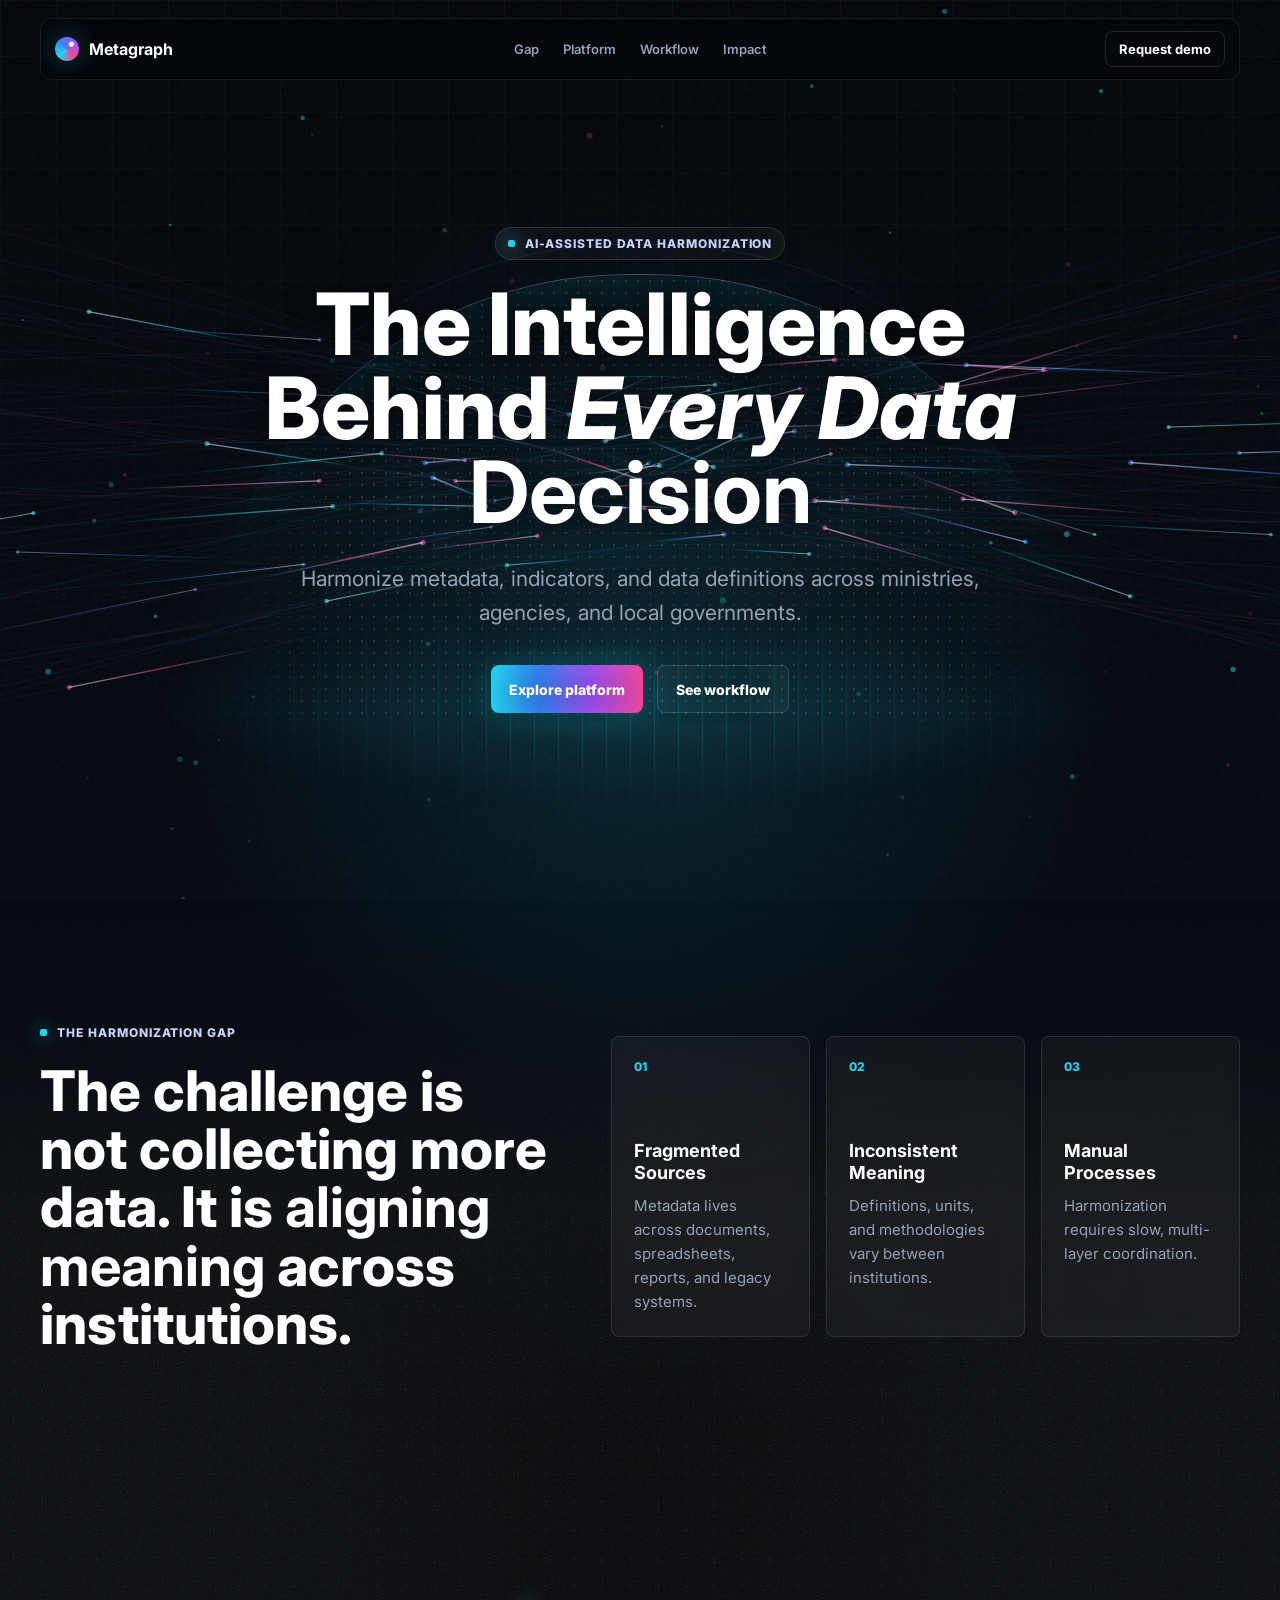
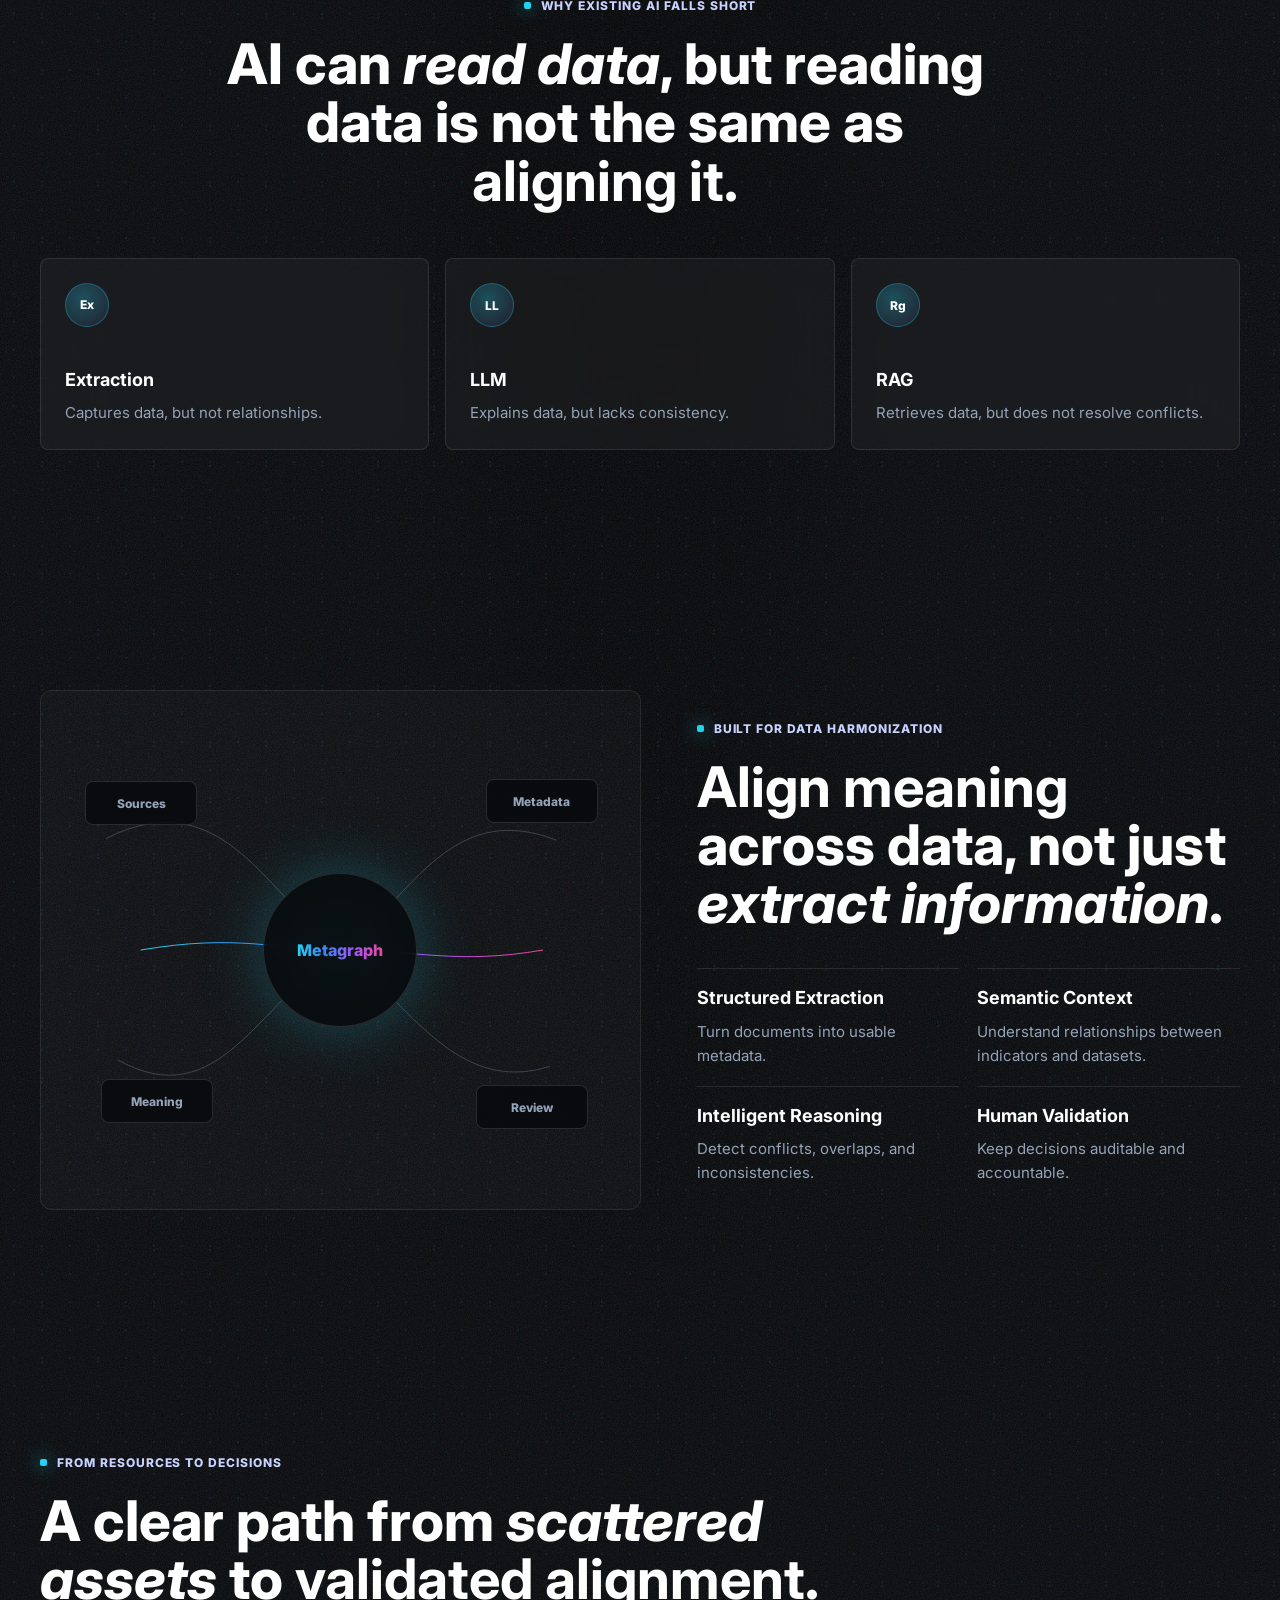
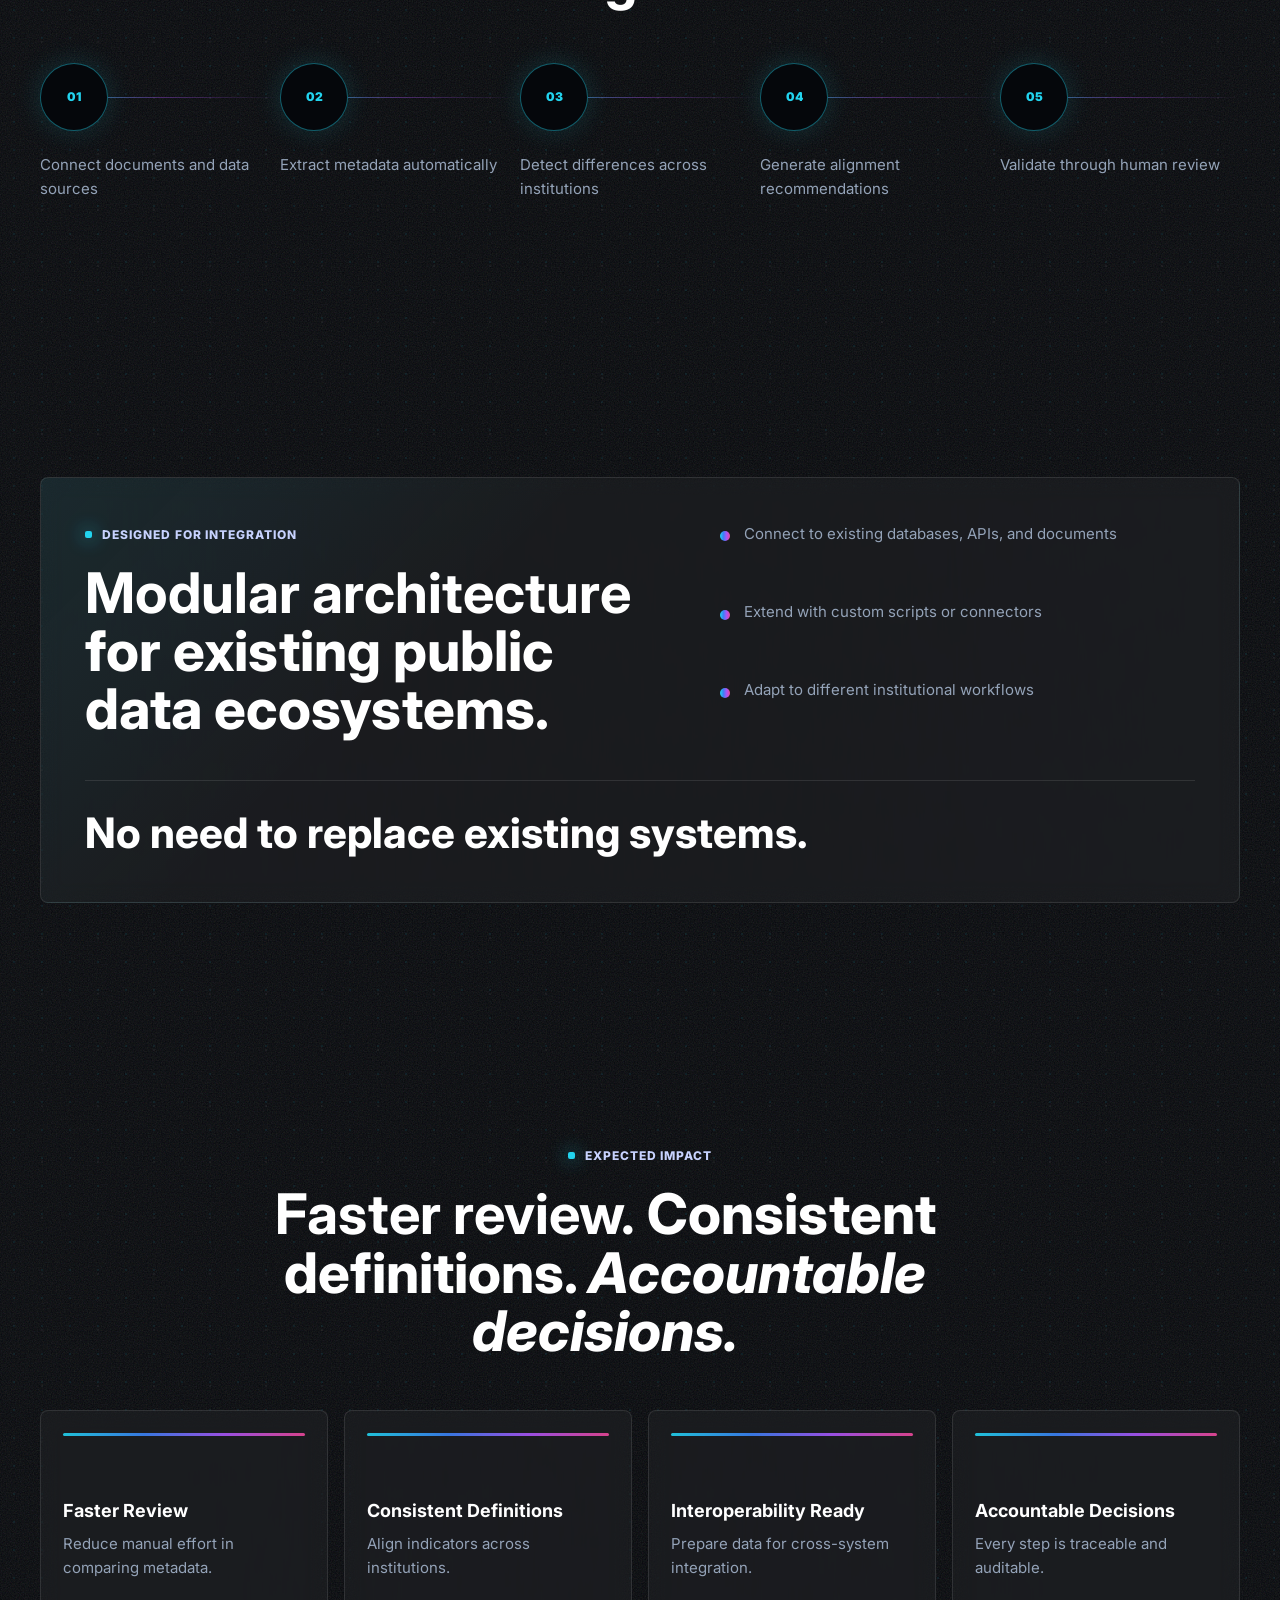
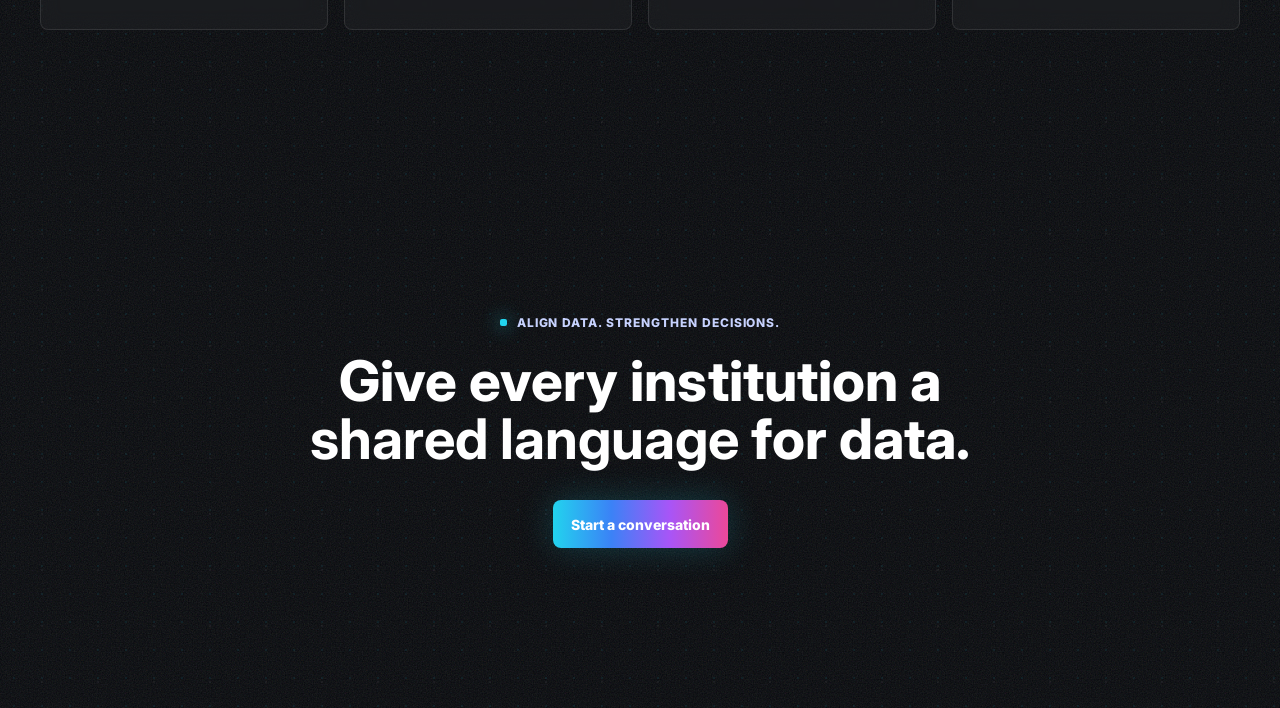
==== index.html @ 3e038008 "init" ====
<!doctype html>
<html lang="en">
  <head>
    <meta charset="utf-8" />
    <meta name="viewport" content="width=device-width, initial-scale=1" />
    <title>Metagraph | Data Harmonization Intelligence</title>
    <meta
      name="description"
      content="AI-assisted platform for harmonizing metadata, indicators, and data definitions across public institutions."
    />
    <link rel="preconnect" href="https://fonts.googleapis.com" />
    <link rel="preconnect" href="https://fonts.gstatic.com" crossorigin />
    <link
      href="https://fonts.googleapis.com/css2?family=Inter:wght@400;500;600;700;800&display=swap"
      rel="stylesheet"
    />
    <link rel="stylesheet" href="styles.css" />
  </head>
  <body>
    <canvas id="flow-canvas" aria-hidden="true"></canvas>
    <div class="noise" aria-hidden="true"></div>

    <header class="site-header">
      <a class="brand" href="#top" aria-label="Metagraph home">
        <span class="brand-mark"></span>
        <span>Metagraph</span>
      </a>
      <nav class="nav-links" aria-label="Main navigation">
        <a href="#gap">Gap</a>
        <a href="#platform">Platform</a>
        <a href="#workflow">Workflow</a>
        <a href="#impact">Impact</a>
      </nav>
      <a class="nav-cta" href="#contact">Request demo</a>
    </header>

    <main id="top">
      <section class="hero section">
        <div class="hero-visual" aria-hidden="true">
          <div class="data-arch">
            <span></span>
            <span></span>
            <span></span>
          </div>
          <div class="hero-grid"></div>
        </div>
        <div class="hero-content reveal">
          <p class="eyebrow"><span></span> AI-assisted data harmonization</p>
          <h1>
            <span>The Intelligence</span>
            <span>Behind <em>Every Data</em></span>
            <span><strong>Decision</strong></span>
          </h1>
          <p class="hero-copy">
            Harmonize metadata, indicators, and data definitions across ministries,
            agencies, and local governments.
          </p>
          <div class="hero-actions">
            <a class="button button-primary" href="#platform">Explore platform</a>
            <a class="button button-secondary" href="#workflow">See workflow</a>
          </div>
        </div>
      </section>

      <section class="section split" id="gap">
        <div class="section-copy reveal">
          <p class="kicker">The harmonization gap</p>
          <h2>The challenge is not collecting more data. It is <strong>aligning meaning</strong> across institutions.</h2>
        </div>
        <div class="gap-grid reveal">
          <article class="signal-card">
            <span class="card-index">01</span>
            <h3>Fragmented Sources</h3>
            <p>Metadata lives across documents, spreadsheets, reports, and legacy systems.</p>
          </article>
          <article class="signal-card">
            <span class="card-index">02</span>
            <h3>Inconsistent Meaning</h3>
            <p>Definitions, units, and methodologies vary between institutions.</p>
          </article>
          <article class="signal-card">
            <span class="card-index">03</span>
            <h3>Manual Processes</h3>
            <p>Harmonization requires slow, multi-layer coordination.</p>
          </article>
        </div>
      </section>

      <section class="section ai-limits">
        <div class="section-copy centered reveal">
          <p class="kicker">Why existing AI falls short</p>
          <h2>AI can <em>read data</em>, but reading data is not the same as <strong>aligning it</strong>.</h2>
        </div>
        <div class="comparison-row reveal">
          <article>
            <div class="mini-icon">Ex</div>
            <h3>Extraction</h3>
            <p>Captures data, but not relationships.</p>
          </article>
          <article>
            <div class="mini-icon">LL</div>
            <h3>LLM</h3>
            <p>Explains data, but lacks consistency.</p>
          </article>
          <article>
            <div class="mini-icon">Rg</div>
            <h3>RAG</h3>
            <p>Retrieves data, but does not resolve conflicts.</p>
          </article>
        </div>
      </section>

      <section class="section platform" id="platform">
        <div class="platform-map reveal" aria-hidden="true">
          <div class="map-node source">Sources</div>
          <div class="map-node metadata">Metadata</div>
          <div class="map-node meaning">Meaning</div>
          <div class="map-node review">Review</div>
          <div class="map-core">
            <span>Metagraph</span>
          </div>
          <svg viewBox="0 0 720 500" role="img" aria-label="Data harmonization flow map">
            <defs>
              <linearGradient id="map-gradient" x1="0%" y1="0%" x2="100%" y2="0%">
                <stop offset="0%" stop-color="#22D3EE" />
                <stop offset="38%" stop-color="#3B82F6" />
                <stop offset="70%" stop-color="#A855F7" />
                <stop offset="100%" stop-color="#EC4899" />
              </linearGradient>
            </defs>
            <path d="M78 116 C220 44 275 190 360 250" />
            <path d="M620 118 C488 66 440 198 360 250" />
            <path d="M92 382 C214 450 260 314 360 250" />
            <path d="M612 390 C498 426 440 310 360 250" />
            <path class="accent" d="M120 250 C238 230 282 250 360 250 C452 250 500 268 604 250" />
          </svg>
        </div>
        <div class="platform-copy reveal">
          <p class="kicker">Built for data harmonization</p>
          <h2><strong>Align meaning</strong> across data, not just <em>extract information</em>.</h2>
          <div class="feature-list">
            <article>
              <h3>Structured Extraction</h3>
              <p>Turn documents into usable metadata.</p>
            </article>
            <article>
              <h3>Semantic Context</h3>
              <p>Understand relationships between indicators and datasets.</p>
            </article>
            <article>
              <h3>Intelligent Reasoning</h3>
              <p>Detect conflicts, overlaps, and inconsistencies.</p>
            </article>
            <article>
              <h3>Human Validation</h3>
              <p>Keep decisions auditable and accountable.</p>
            </article>
          </div>
        </div>
      </section>

      <section class="section workflow" id="workflow">
        <div class="section-copy reveal">
          <p class="kicker">From resources to decisions</p>
          <h2>A clear path from <em>scattered assets</em> to <strong>validated alignment</strong>.</h2>
        </div>
        <ol class="timeline reveal">
          <li>
            <span>01</span>
            <p>Connect documents and data sources</p>
          </li>
          <li>
            <span>02</span>
            <p>Extract metadata automatically</p>
          </li>
          <li>
            <span>03</span>
            <p>Detect differences across institutions</p>
          </li>
          <li>
            <span>04</span>
            <p>Generate alignment recommendations</p>
          </li>
          <li>
            <span>05</span>
            <p>Validate through human review</p>
          </li>
        </ol>
      </section>

      <section class="section integration">
        <div class="integration-panel reveal">
          <div>
            <p class="kicker">Designed for integration</p>
            <h2><strong>Modular architecture</strong> for existing public data ecosystems.</h2>
          </div>
          <ul class="check-list">
            <li>Connect to existing databases, APIs, and documents</li>
            <li>Extend with custom scripts or connectors</li>
            <li>Adapt to different institutional workflows</li>
          </ul>
          <p class="quote">No need to replace existing systems.</p>
        </div>
      </section>

      <section class="section impact" id="impact">
        <div class="section-copy centered reveal">
          <p class="kicker">Expected impact</p>
          <h2><strong>Faster review.</strong> Consistent definitions. <em>Accountable decisions.</em></h2>
        </div>
        <div class="impact-grid reveal">
          <article>
            <span></span>
            <h3>Faster Review</h3>
            <p>Reduce manual effort in comparing metadata.</p>
          </article>
          <article>
            <span></span>
            <h3>Consistent Definitions</h3>
            <p>Align indicators across institutions.</p>
          </article>
          <article>
            <span></span>
            <h3>Interoperability Ready</h3>
            <p>Prepare data for cross-system integration.</p>
          </article>
          <article>
            <span></span>
            <h3>Accountable Decisions</h3>
            <p>Every step is traceable and auditable.</p>
          </article>
        </div>
      </section>

      <section class="section final-cta" id="contact">
        <div class="reveal">
          <p class="kicker">Align data. Strengthen decisions.</p>
          <h2>Give every institution a <strong>shared language</strong> for data.</h2>
          <a class="button button-primary" href="mailto:hello@metagraph.ai">Start a conversation</a>
        </div>
      </section>
    </main>

    <script src="script.js"></script>
  </body>
</html>
---- styles.css ----
:root {
  --bg-primary: #05070b;
  --bg-secondary: #0b1220;
  --surface: rgba(15, 23, 42, 0.64);
  --surface-soft: rgba(255, 255, 255, 0.035);
  --line: rgba(255, 255, 255, 0.1);
  --line-strong: rgba(34, 211, 238, 0.38);
  --text: #ffffff;
  --text-secondary: #94a3b8;
  --text-muted: #64748b;
  --cyan: #22d3ee;
  --blue: #3b82f6;
  --purple: #a855f7;
  --pink: #ec4899;
  --gradient: linear-gradient(90deg, #22d3ee, #3b82f6, #a855f7, #ec4899);
  --container: 1200px;
  --radius-sm: 8px;
  --radius-md: 12px;
  --section: 120px;
}

* {
  box-sizing: border-box;
}

html {
  background: var(--bg-primary);
  scroll-behavior: smooth;
}

body {
  margin: 0;
  min-height: 100vh;
  background:
    radial-gradient(circle at 50% 12%, rgba(34, 211, 238, 0.14), transparent 30rem),
    radial-gradient(circle at 85% 38%, rgba(168, 85, 247, 0.11), transparent 24rem),
    linear-gradient(180deg, #05070b 0%, #08101d 45%, #05070b 100%);
  color: var(--text);
  font-family: Inter, ui-sans-serif, system-ui, -apple-system, BlinkMacSystemFont, "Segoe UI", sans-serif;
  letter-spacing: 0;
  overflow-x: hidden;
}

body::before {
  position: fixed;
  inset: 0;
  z-index: 0;
  pointer-events: none;
  content: "";
  background-image:
    linear-gradient(rgba(255, 255, 255, 0.04) 1px, transparent 1px),
    linear-gradient(90deg, rgba(255, 255, 255, 0.04) 1px, transparent 1px);
  background-size: 56px 56px;
  mask-image: linear-gradient(to bottom, rgba(0, 0, 0, 0.8), transparent 82%);
}

a {
  color: inherit;
  text-decoration: none;
}

p,
h1,
h2,
h3 {
  margin: 0;
}

#flow-canvas {
  position: fixed;
  inset: 0;
  z-index: 0;
  width: 100%;
  height: 100%;
  opacity: 0.72;
  pointer-events: none;
}

.noise {
  position: fixed;
  inset: 0;
  z-index: 1;
  pointer-events: none;
  opacity: 0.08;
  background-image: url("data:image/svg+xml,%3Csvg viewBox='0 0 180 180' xmlns='http://www.w3.org/2000/svg'%3E%3Cfilter id='n'%3E%3CfeTurbulence type='fractalNoise' baseFrequency='.9' numOctaves='3' stitchTiles='stitch'/%3E%3C/filter%3E%3Crect width='100%25' height='100%25' filter='url(%23n)' opacity='.35'/%3E%3C/svg%3E");
}

main {
  position: relative;
  z-index: 2;
}

main::before,
main::after {
  position: absolute;
  top: 100vh;
  bottom: 0;
  left: 50%;
  z-index: 0;
  width: 100vw;
  transform: translateX(-50%);
  pointer-events: none;
  content: "";
}

main::before {
  background:
    radial-gradient(ellipse at 50% 180px, rgba(5, 7, 11, 0.18), rgba(5, 7, 11, 0.84) 34%, rgba(5, 7, 11, 0.96) 100%),
    linear-gradient(180deg, transparent 0, rgba(5, 7, 11, 0.12) 90px, rgba(5, 7, 11, 0.68) 240px, rgba(0, 0, 0, 0.92) 520px, rgba(0, 0, 0, 0.94) 100%);
  mask-image: linear-gradient(180deg, transparent 0, rgba(0, 0, 0, 0.08) 48px, rgba(0, 0, 0, 0.48) 150px, #000 320px);
}

main::after {
  opacity: 0.42;
  background-image:
    radial-gradient(circle, rgba(34, 211, 238, 0.2) 0 1px, transparent 1.4px),
    radial-gradient(circle, rgba(255, 255, 255, 0.12) 0 0.7px, transparent 1.2px),
    url("data:image/svg+xml,%3Csvg viewBox='0 0 220 220' xmlns='http://www.w3.org/2000/svg'%3E%3Cfilter id='g'%3E%3CfeTurbulence type='fractalNoise' baseFrequency='0.78' numOctaves='4' stitchTiles='stitch'/%3E%3C/filter%3E%3Crect width='100%25' height='100%25' filter='url(%23g)' opacity='0.32'/%3E%3C/svg%3E");
  background-position: 0 0, 14px 18px, 0 0;
  background-size: 28px 28px, 56px 56px, 220px 220px;
  mix-blend-mode: screen;
  mask-image: linear-gradient(180deg, transparent 0, rgba(0, 0, 0, 0.18) 120px, #000 320px);
}

.site-header {
  position: fixed;
  top: 0;
  left: 0;
  right: 0;
  z-index: 10;
  display: grid;
  grid-template-columns: 1fr auto 1fr;
  align-items: center;
  gap: 24px;
  width: min(calc(100% - 40px), var(--container));
  margin: 18px auto 0;
  padding: 12px 14px;
  border: 1px solid rgba(255, 255, 255, 0.08);
  border-radius: var(--radius-md);
  background: rgba(5, 7, 11, 0.58);
  backdrop-filter: blur(18px);
}

.brand,
.nav-links,
.hero-actions {
  display: flex;
  align-items: center;
}

.brand {
  gap: 10px;
  font-weight: 700;
}

.brand-mark {
  width: 24px;
  height: 24px;
  border-radius: 50%;
  background:
    radial-gradient(circle at 68% 30%, #fff 0 2px, transparent 3px),
    conic-gradient(from 230deg, var(--cyan), var(--blue), var(--purple), var(--pink), var(--cyan));
  box-shadow: 0 0 24px rgba(34, 211, 238, 0.34);
}

.nav-links {
  gap: 24px;
  color: var(--text-secondary);
  font-size: 13px;
  font-weight: 600;
}

.nav-links a,
.nav-cta {
  transition: color 180ms ease, border-color 180ms ease, transform 180ms ease;
}

.nav-links a:hover {
  color: var(--text);
}

.nav-cta {
  justify-self: end;
  padding: 9px 13px;
  border: 1px solid rgba(255, 255, 255, 0.12);
  border-radius: var(--radius-sm);
  color: var(--text);
  font-size: 13px;
  font-weight: 700;
}

.nav-cta:hover {
  border-color: rgba(34, 211, 238, 0.55);
  transform: translateY(-1px);
}

.section {
  width: min(calc(100% - 40px), var(--container));
  margin: 0 auto;
  padding: var(--section) 0;
}

.section:not(.hero) {
  position: relative;
  z-index: 1;
}

.section:not(.hero)::before {
  content: none;
}

.section:not(.hero)::after {
  content: none;
}

.hero {
  position: relative;
  display: grid;
  min-height: 100vh;
  place-items: center;
  padding-top: 160px;
}

.hero-content {
  position: relative;
  z-index: 2;
  width: 100%;
  max-width: 920px;
  color: var(--text);
  text-align: center;
  text-shadow: 0 2px 28px rgba(0, 0, 0, 0.72);
}

.hero-content.reveal {
  opacity: 1;
  transform: none;
  transition: none;
}

.eyebrow,
.kicker {
  display: inline-flex;
  align-items: center;
  gap: 10px;
  margin-bottom: 22px;
  color: #c7d2fe;
  font-size: 12px;
  font-weight: 800;
  letter-spacing: 0.08em;
  text-transform: uppercase;
}

.eyebrow {
  padding: 8px 12px;
  border: 1px solid rgba(255, 255, 255, 0.12);
  border-radius: 999px;
  background: rgba(255, 255, 255, 0.05);
}

.eyebrow span,
.kicker::before {
  width: 7px;
  height: 7px;
  border-radius: 2px;
  background: var(--cyan);
  box-shadow: 0 0 18px var(--cyan);
  content: "";
}

h1 {
  max-width: 980px;
  font-size: clamp(48px, 8vw, 86px);
  line-height: 0.98;
  font-weight: 800;
  letter-spacing: 0;
}

h1 span {
  display: block;
}

h2 {
  max-width: 780px;
  font-size: clamp(32px, 4.5vw, 56px);
  line-height: 1.04;
  font-weight: 760;
  letter-spacing: 0;
}

h3 {
  color: var(--text);
  font-size: 18px;
  line-height: 1.24;
}

.hero-copy {
  width: min(100%, 700px);
  margin: 28px auto 0;
  color: var(--text-secondary);
  font-size: clamp(17px, 2.2vw, 21px);
  line-height: 1.6;
}

.hero-actions {
  justify-content: center;
  gap: 14px;
  margin-top: 36px;
  flex-wrap: wrap;
}

.button {
  display: inline-flex;
  align-items: center;
  justify-content: center;
  min-height: 48px;
  padding: 0 18px;
  border-radius: var(--radius-sm);
  font-size: 14px;
  font-weight: 800;
  transition: transform 180ms ease, box-shadow 180ms ease, border-color 180ms ease;
}

.button:hover {
  transform: translateY(-2px) scale(1.02);
}

.button-primary {
  background: var(--gradient);
  color: #fff;
  box-shadow: 0 0 34px rgba(34, 211, 238, 0.22);
}

.button-primary:hover {
  box-shadow: 0 0 44px rgba(168, 85, 247, 0.34);
}

.button-secondary {
  border: 1px solid rgba(255, 255, 255, 0.14);
  background: rgba(255, 255, 255, 0.035);
  color: var(--text);
}

.hero-visual {
  position: absolute;
  inset: 88px 0 0;
  display: grid;
  place-items: center;
  overflow: hidden;
  pointer-events: none;
}

.data-arch {
  position: relative;
  width: min(82vw, 880px);
  height: min(42vw, 440px);
  border-radius: 50% 50% 12px 12px / 100% 100% 12px 12px;
  opacity: 0.68;
  filter: blur(0.2px);
}

.data-arch::before,
.data-arch::after,
.data-arch span {
  position: absolute;
  inset: 0;
  border-top: 1px solid rgba(199, 210, 254, 0.42);
  border-radius: inherit;
  content: "";
  mask-image: linear-gradient(90deg, transparent, #000 18%, #000 82%, transparent);
}

.data-arch::before {
  box-shadow: inset 0 36px 42px rgba(34, 211, 238, 0.12), 0 -8px 60px rgba(168, 85, 247, 0.3);
}

.data-arch::after {
  transform: scale(0.82, 0.72) translateY(56px);
  border-color: rgba(34, 211, 238, 0.42);
}

.data-arch span:nth-child(1) {
  transform: scale(0.94, 0.9) translateY(18px);
  border-color: rgba(236, 72, 153, 0.3);
}

.data-arch span:nth-child(2) {
  transform: scale(1.08, 1.06) translateY(-16px);
  border-color: rgba(59, 130, 246, 0.28);
}

.data-arch span:nth-child(3) {
  background-image: radial-gradient(circle, rgba(255, 255, 255, 0.55) 1px, transparent 1.6px);
  background-size: 12px 12px;
  opacity: 0.35;
}

.hero-grid {
  position: absolute;
  bottom: 9vh;
  width: min(86vw, 980px);
  height: 220px;
  background:
    linear-gradient(to bottom, transparent, rgba(34, 211, 238, 0.1), transparent),
    repeating-linear-gradient(90deg, rgba(34, 211, 238, 0.16) 0 1px, transparent 1px 24px);
  mask-image: radial-gradient(ellipse at center, #000 0 12%, transparent 72%);
}

.split,
.platform {
  display: grid;
  grid-template-columns: 0.9fr 1.1fr;
  gap: 56px;
  align-items: center;
}

.section-copy p:not(.kicker),
.signal-card p,
.comparison-row p,
.feature-list p,
.timeline p,
.check-list,
.impact-grid p {
  color: var(--text-secondary);
  font-size: 15px;
  line-height: 1.6;
}

.gap-grid,
.comparison-row,
.impact-grid {
  display: grid;
  gap: 16px;
}

.gap-grid {
  grid-template-columns: repeat(3, 1fr);
}

.signal-card,
.comparison-row article,
.impact-grid article,
.integration-panel {
  border: 1px solid var(--line);
  border-radius: var(--radius-sm);
  background: var(--surface-soft);
  backdrop-filter: blur(10px);
}

.signal-card {
  min-height: 246px;
  padding: 22px;
  transition: transform 180ms ease, border-color 180ms ease, background 180ms ease;
}

.signal-card:hover,
.impact-grid article:hover {
  border-color: rgba(34, 211, 238, 0.38);
  background: rgba(255, 255, 255, 0.055);
  transform: translateY(-3px);
}

.card-index {
  display: block;
  margin-bottom: 66px;
  color: var(--cyan);
  font-size: 12px;
  font-weight: 800;
}

.signal-card h3,
.comparison-row h3,
.feature-list h3,
.impact-grid h3 {
  margin-bottom: 10px;
}

.centered {
  max-width: 850px;
  margin-inline: auto;
  text-align: center;
}

.centered .kicker {
  justify-content: center;
}

.comparison-row {
  grid-template-columns: repeat(3, 1fr);
  margin-top: 48px;
}

.comparison-row article {
  padding: 24px;
}

.mini-icon {
  display: grid;
  width: 44px;
  height: 44px;
  place-items: center;
  margin-bottom: 42px;
  border: 1px solid rgba(34, 211, 238, 0.3);
  border-radius: 50%;
  background: radial-gradient(circle at 40% 35%, rgba(34, 211, 238, 0.3), rgba(168, 85, 247, 0.08));
  color: var(--text);
  font-size: 12px;
  font-weight: 800;
}

.platform {
  grid-template-columns: 1.05fr 0.95fr;
}

.platform-map {
  position: relative;
  min-height: 520px;
  border: 1px solid rgba(255, 255, 255, 0.08);
  border-radius: var(--radius-md);
  background:
    radial-gradient(circle at 50% 50%, rgba(34, 211, 238, 0.12), transparent 26%),
    rgba(255, 255, 255, 0.025);
  overflow: hidden;
}

.platform-map svg {
  position: absolute;
  inset: 0;
  width: 100%;
  height: 100%;
}

.platform-map path {
  fill: none;
  stroke: rgba(148, 163, 184, 0.32);
  stroke-width: 1.2;
}

.platform-map .accent {
  stroke: url("#map-gradient");
}

.map-core,
.map-node {
  position: absolute;
  z-index: 2;
  display: grid;
  place-items: center;
  border: 1px solid rgba(255, 255, 255, 0.13);
  background: rgba(5, 7, 11, 0.72);
  backdrop-filter: blur(10px);
}

.map-core {
  top: 50%;
  left: 50%;
  width: 154px;
  height: 154px;
  border-radius: 50%;
  transform: translate(-50%, -50%);
  box-shadow: 0 0 72px rgba(34, 211, 238, 0.22);
}

.map-core span {
  background: var(--gradient);
  background-clip: text;
  color: transparent;
  font-size: 16px;
  font-weight: 800;
}

.map-node {
  width: 112px;
  height: 44px;
  border-radius: var(--radius-sm);
  color: var(--text-secondary);
  font-size: 12px;
  font-weight: 800;
}

.source {
  top: 90px;
  left: 44px;
}

.metadata {
  top: 88px;
  right: 42px;
}

.meaning {
  bottom: 86px;
  left: 60px;
}

.review {
  right: 52px;
  bottom: 80px;
}

.feature-list {
  display: grid;
  grid-template-columns: repeat(2, 1fr);
  gap: 18px;
  margin-top: 36px;
}

.feature-list article {
  padding-top: 18px;
  border-top: 1px solid rgba(255, 255, 255, 0.1);
}

.timeline {
  display: grid;
  grid-template-columns: repeat(5, 1fr);
  gap: 0;
  margin: 54px 0 0;
  padding: 0;
  list-style: none;
}

.timeline li {
  position: relative;
  min-height: 174px;
  padding: 0 18px 0 0;
}

.timeline li::before {
  position: absolute;
  top: 34px;
  left: 0;
  width: 100%;
  height: 1px;
  background: linear-gradient(90deg, rgba(34, 211, 238, 0.65), rgba(168, 85, 247, 0.38), transparent);
  content: "";
}

.timeline span {
  position: relative;
  z-index: 1;
  display: grid;
  width: 68px;
  height: 68px;
  place-items: center;
  margin-bottom: 22px;
  border: 1px solid rgba(34, 211, 238, 0.42);
  border-radius: 50%;
  background: var(--bg-primary);
  color: var(--cyan);
  font-size: 12px;
  font-weight: 900;
  box-shadow: 0 0 28px rgba(34, 211, 238, 0.16);
}

.integration-panel {
  display: grid;
  grid-template-columns: 1fr 0.8fr;
  gap: 42px;
  padding: 44px;
  background:
    linear-gradient(135deg, rgba(34, 211, 238, 0.08), transparent 34%),
    rgba(255, 255, 255, 0.035);
}

.check-list {
  display: grid;
  gap: 18px;
  margin: 0;
  padding: 0;
  list-style: none;
}

.check-list li {
  position: relative;
  padding-left: 24px;
}

.check-list li::before {
  position: absolute;
  top: 0.65em;
  left: 0;
  width: 10px;
  height: 10px;
  border-radius: 50%;
  background: var(--gradient);
  content: "";
}

.quote {
  grid-column: 1 / -1;
  padding-top: 26px;
  border-top: 1px solid rgba(255, 255, 255, 0.1);
  color: var(--text);
  font-size: clamp(24px, 4vw, 42px);
  font-weight: 750;
}

.impact-grid {
  grid-template-columns: repeat(4, 1fr);
  margin-top: 50px;
}

.impact-grid article {
  min-height: 220px;
  padding: 22px;
  transition: transform 180ms ease, border-color 180ms ease, background 180ms ease;
}

.impact-grid span {
  display: block;
  width: 100%;
  height: 3px;
  margin-bottom: 64px;
  border-radius: 999px;
  background: var(--gradient);
  opacity: 0.9;
}

.final-cta {
  display: grid;
  min-height: 62vh;
  place-items: center;
  text-align: center;
}

.final-cta h2 {
  margin: 0 auto 32px;
}

.reveal {
  opacity: 0;
  transform: translateY(26px);
  transition: opacity 700ms ease, transform 700ms ease;
}

.reveal.is-visible {
  opacity: 1;
  transform: translateY(0);
}

@media (prefers-reduced-motion: reduce) {
  *,
  *::before,
  *::after {
    scroll-behavior: auto !important;
    transition: none !important;
    animation: none !important;
  }
}

@media (max-width: 980px) {
  :root {
    --section: 92px;
  }

  .site-header {
    grid-template-columns: 1fr auto;
  }

  .nav-links {
    display: none;
  }

  .split,
  .platform,
  .integration-panel {
    grid-template-columns: 1fr;
  }

  .gap-grid,
  .comparison-row,
  .impact-grid {
    grid-template-columns: 1fr 1fr;
  }

  .timeline {
    grid-template-columns: 1fr;
    gap: 20px;
  }

  .timeline li {
    min-height: auto;
    display: grid;
    grid-template-columns: 68px 1fr;
    gap: 18px;
    align-items: center;
    padding: 0;
  }

  .timeline li::before {
    display: none;
  }

  .timeline span {
    margin: 0;
  }
}

@media (max-width: 640px) {
  :root {
    --section: 76px;
  }

  .site-header,
  .section {
    width: min(calc(100% - 28px), var(--container));
  }

  .site-header {
    margin-top: 12px;
    padding: 10px;
  }

  .nav-cta {
    display: none;
  }

  h1 {
    max-width: 280px;
    margin-inline: auto;
    font-size: 32px;
    line-height: 1.04;
  }

  .eyebrow {
    max-width: 100%;
    white-space: normal;
    justify-content: center;
    font-size: 10px;
  }

  .hero {
    min-height: 92vh;
    padding-top: 132px;
  }

  main::before,
  main::after {
    top: 92vh;
  }

  .hero-content {
    justify-self: stretch;
    width: calc(100vw - 28px);
    max-width: 100%;
    overflow: hidden;
  }

  .hero-copy,
  .hero-actions {
    max-width: 280px;
    margin-left: auto;
    margin-right: auto;
  }

  .hero-actions {
    align-items: stretch;
    flex-direction: column;
    width: 100%;
  }

  .button {
    width: 100%;
  }

  .gap-grid,
  .comparison-row,
  .feature-list,
  .impact-grid {
    grid-template-columns: 1fr;
  }

  .signal-card,
  .impact-grid article {
    min-height: 190px;
  }

  .card-index,
  .impact-grid span {
    margin-bottom: 44px;
  }

  .platform-map {
    min-height: 420px;
  }

  .map-node {
    width: 98px;
  }

  .source,
  .meaning {
    left: 18px;
  }

  .metadata,
  .review {
    right: 18px;
  }

  .integration-panel {
    padding: 28px;
  }
}
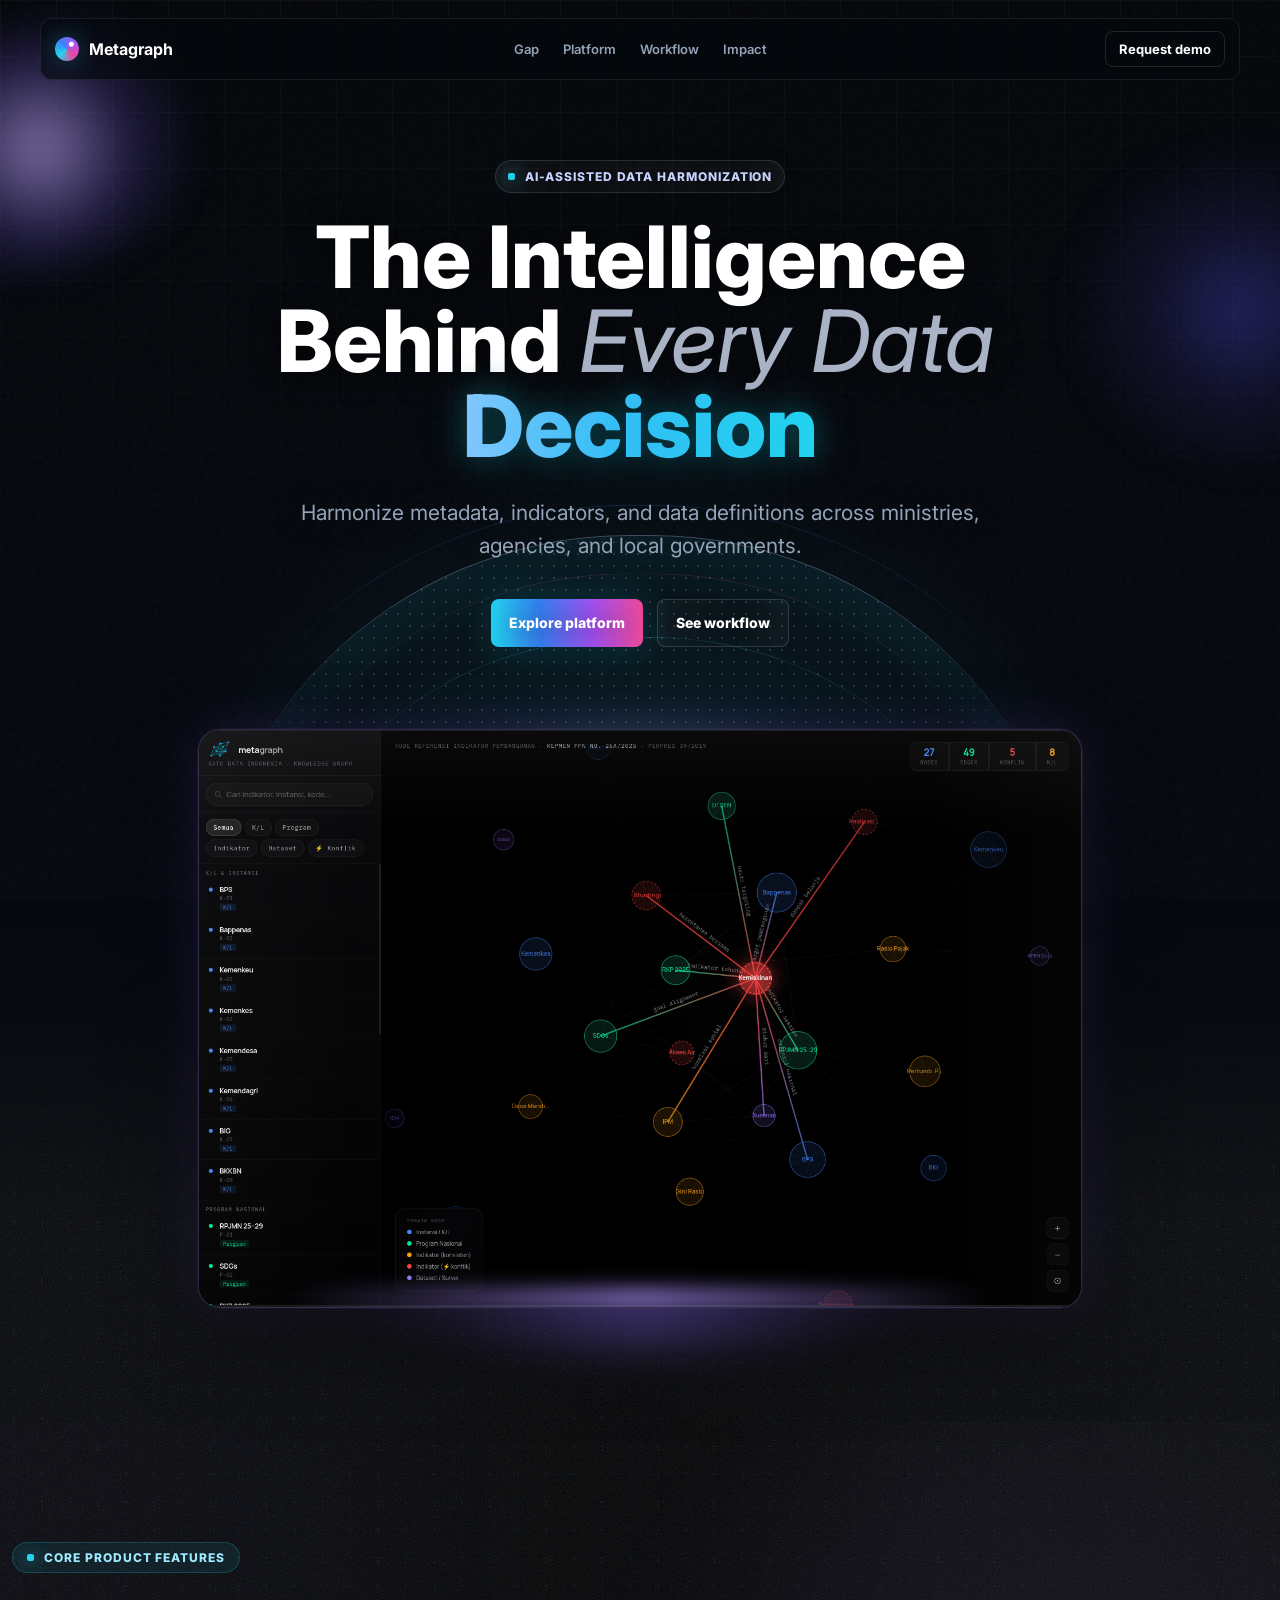
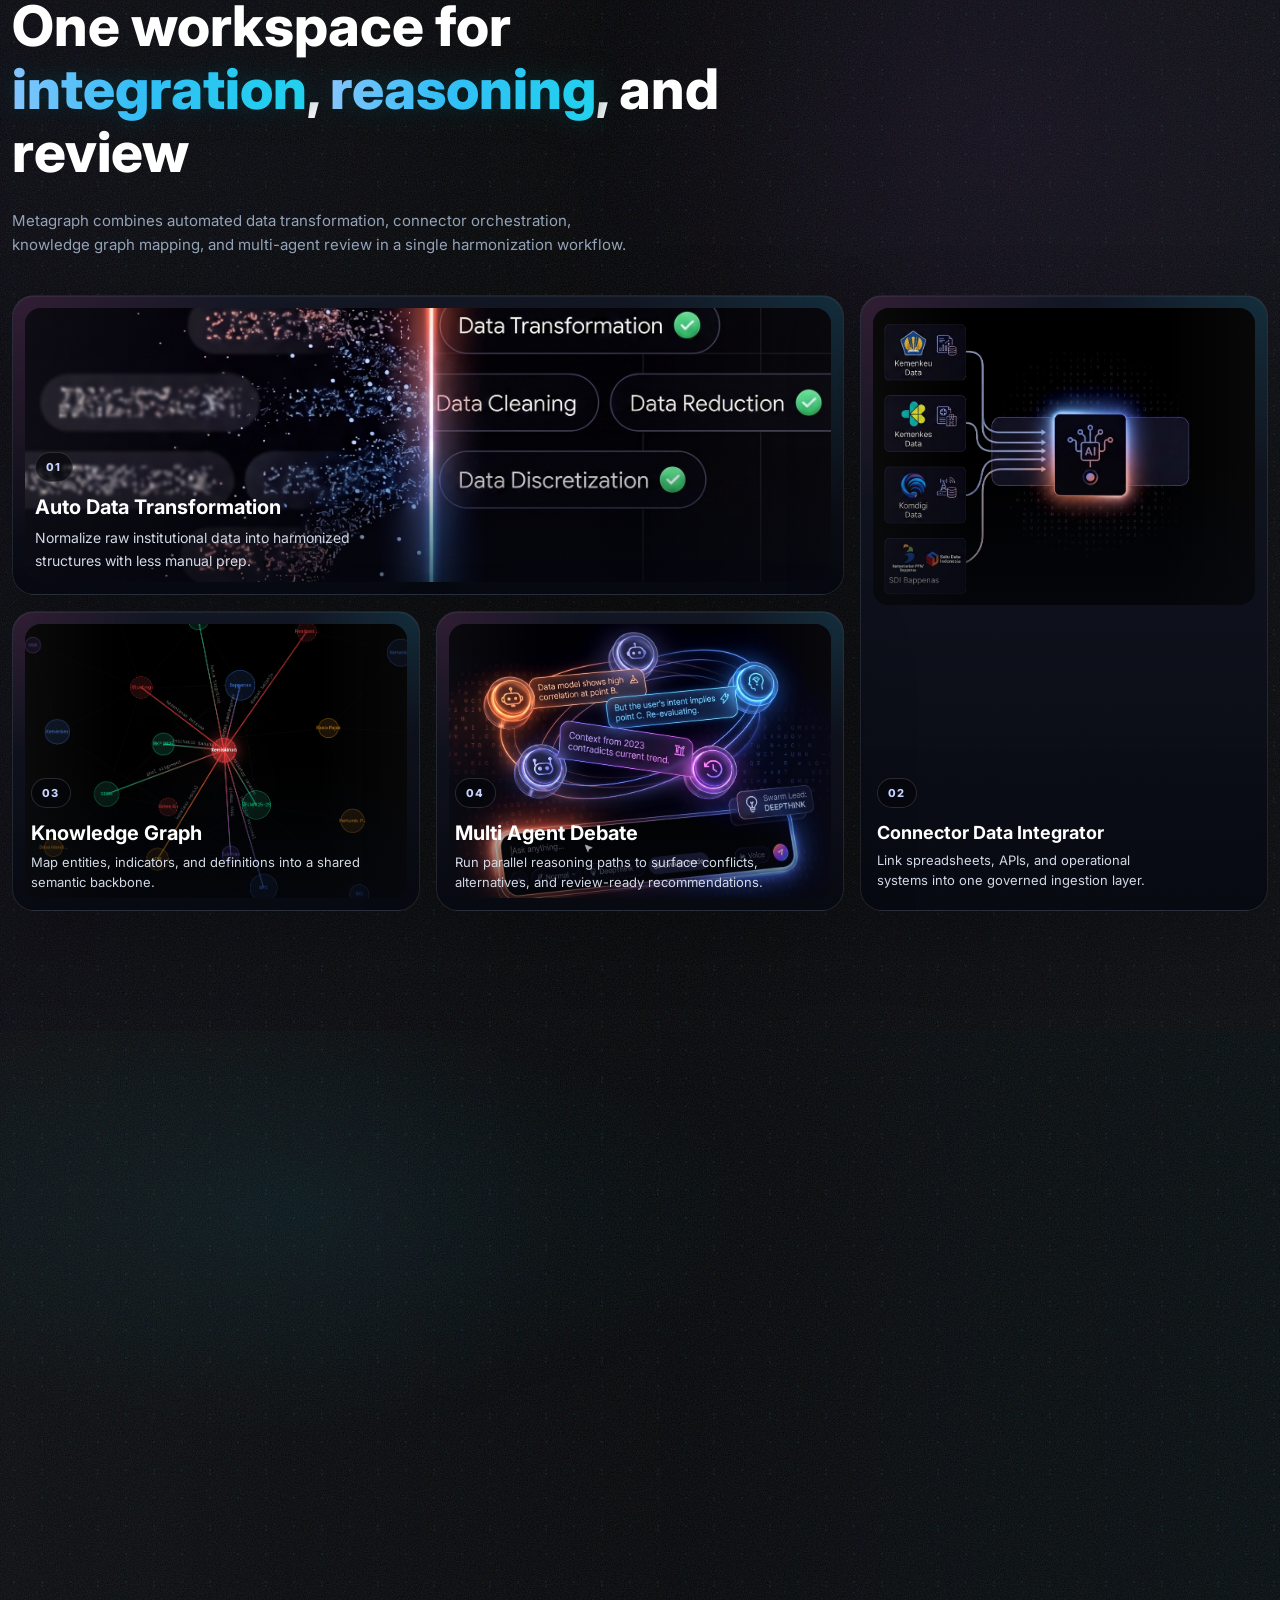
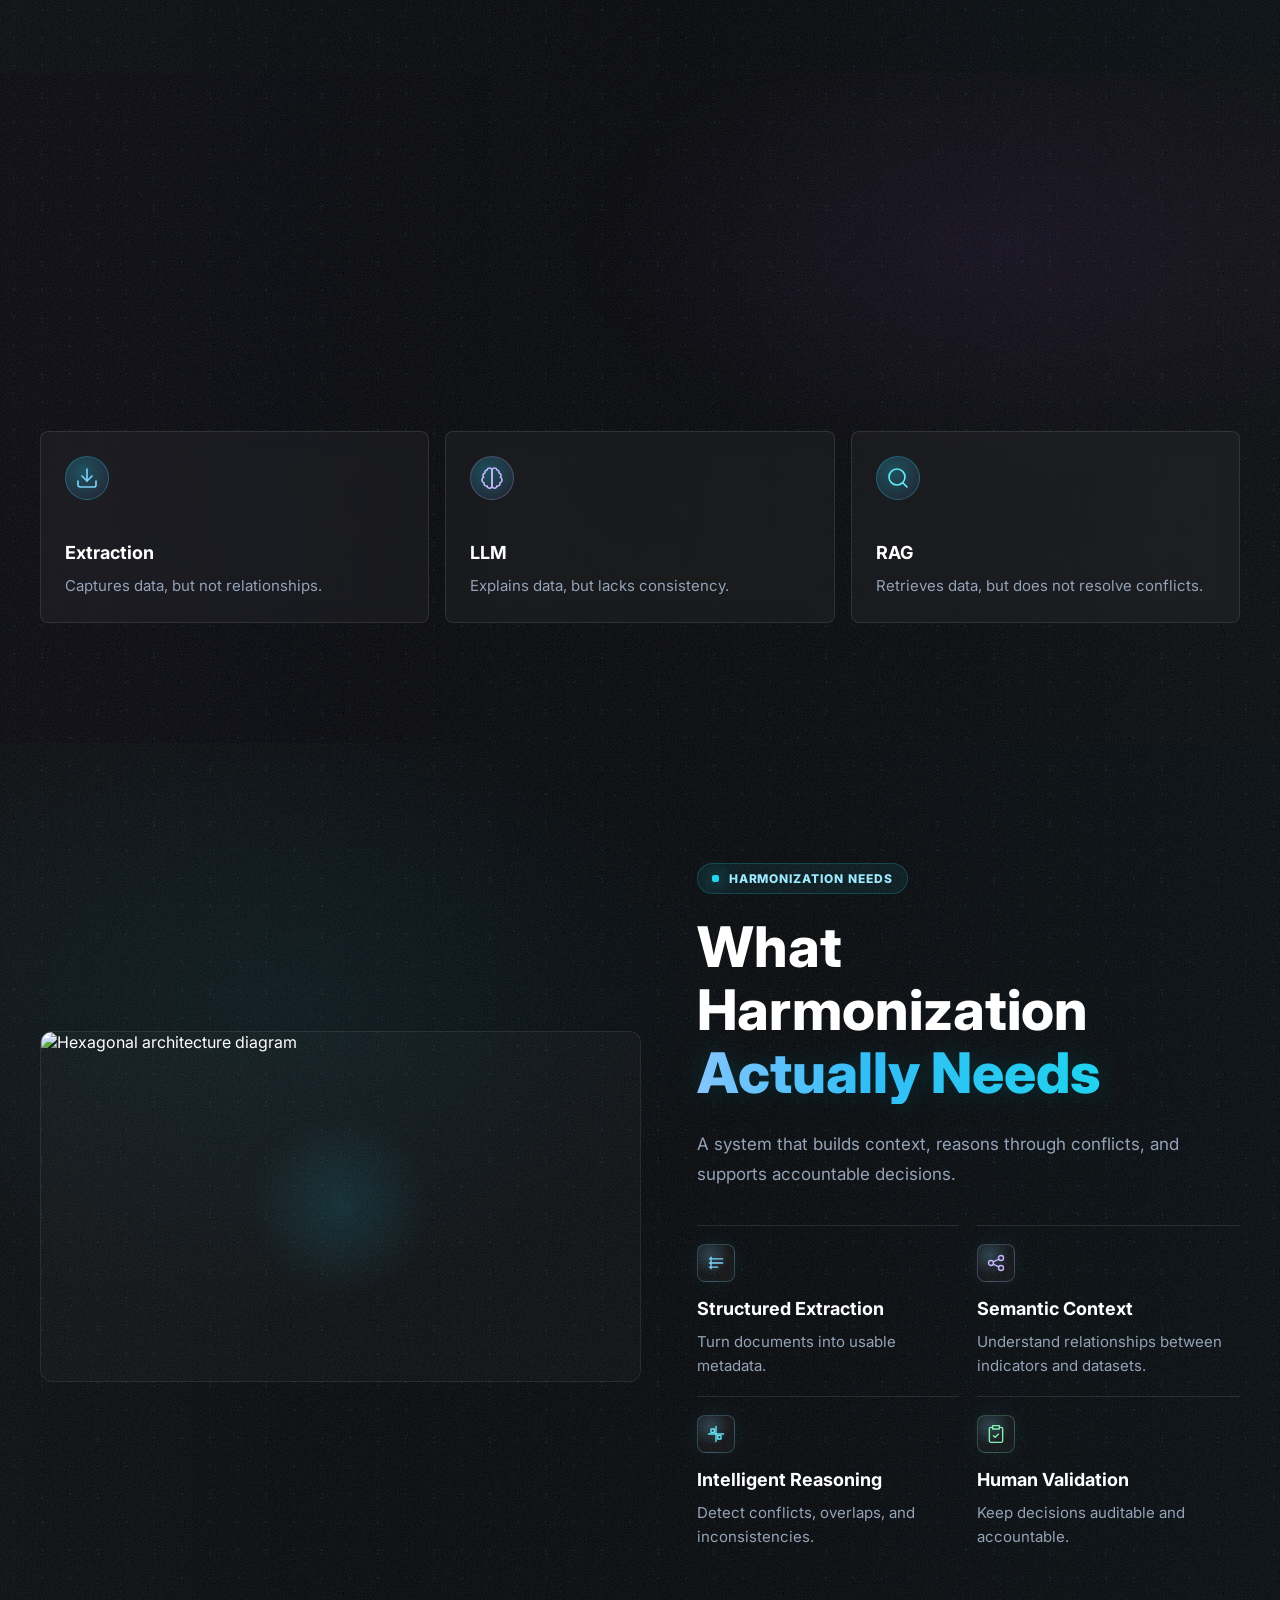
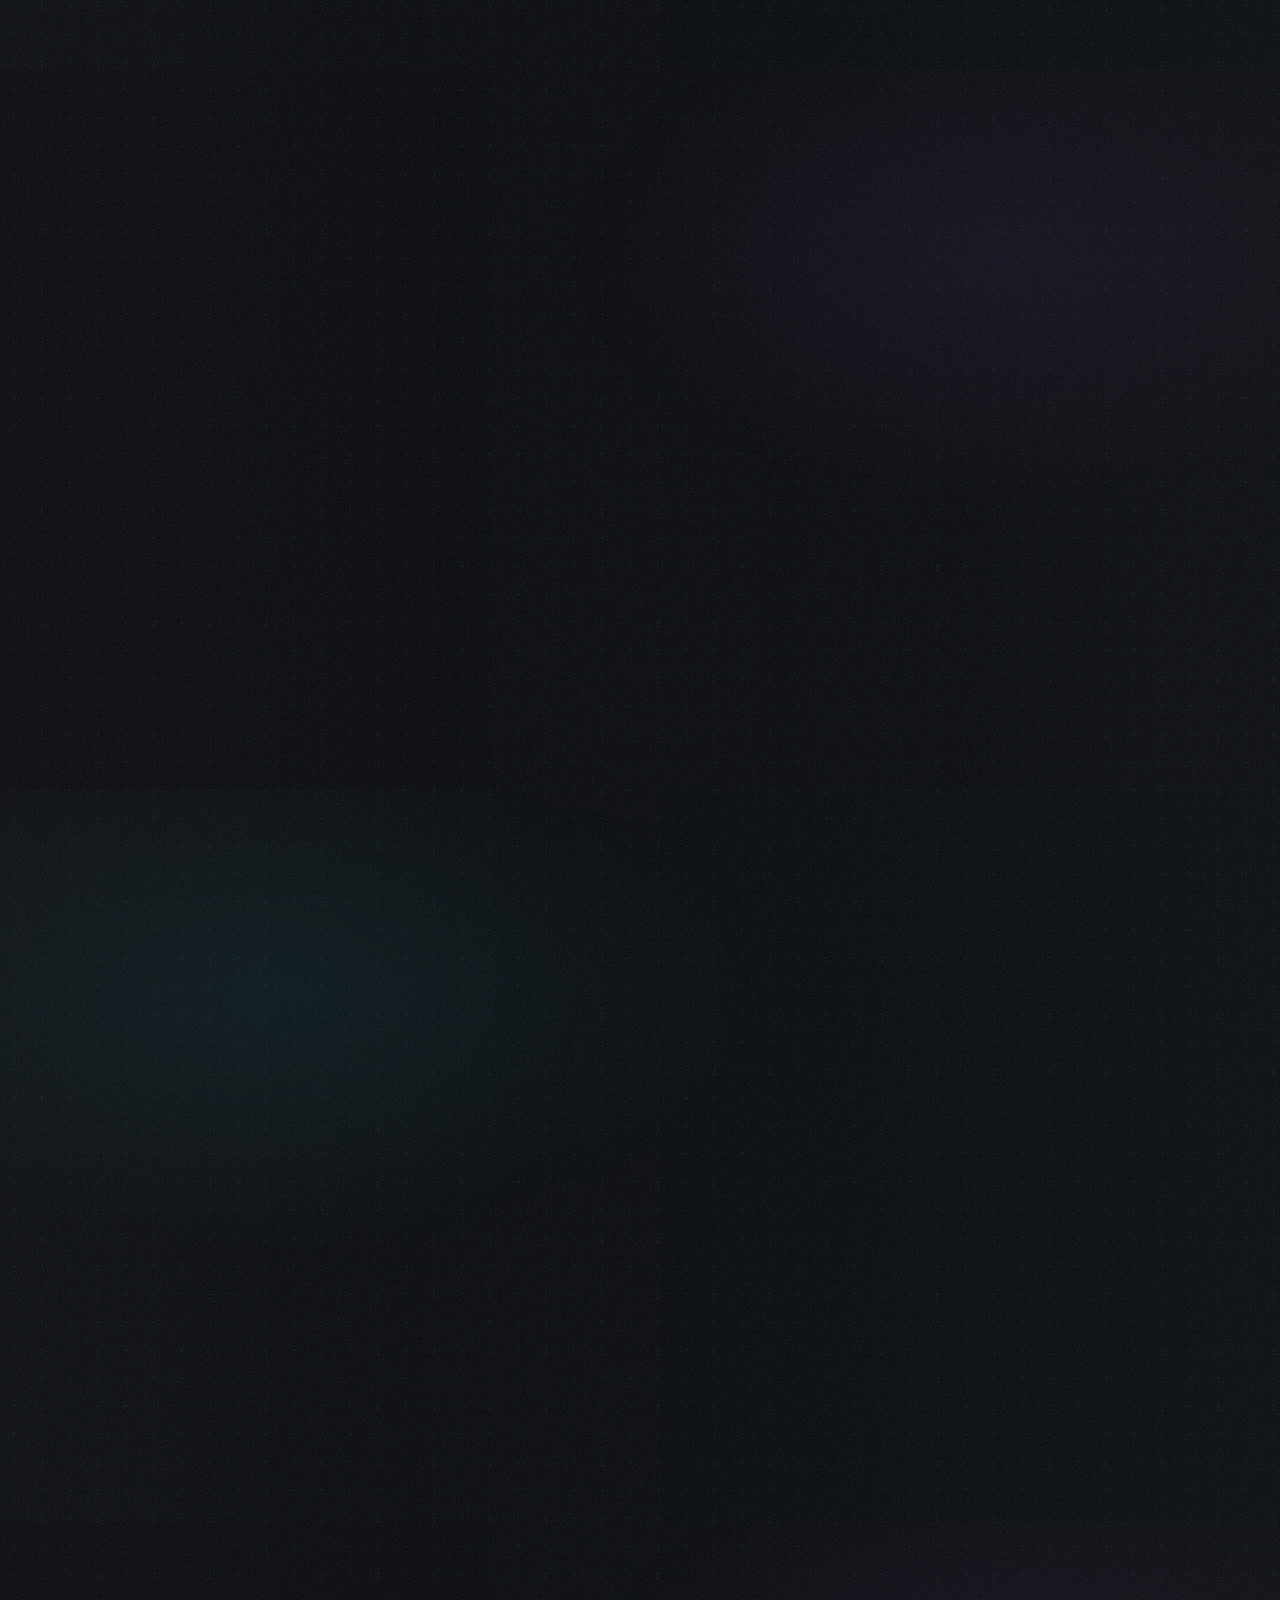
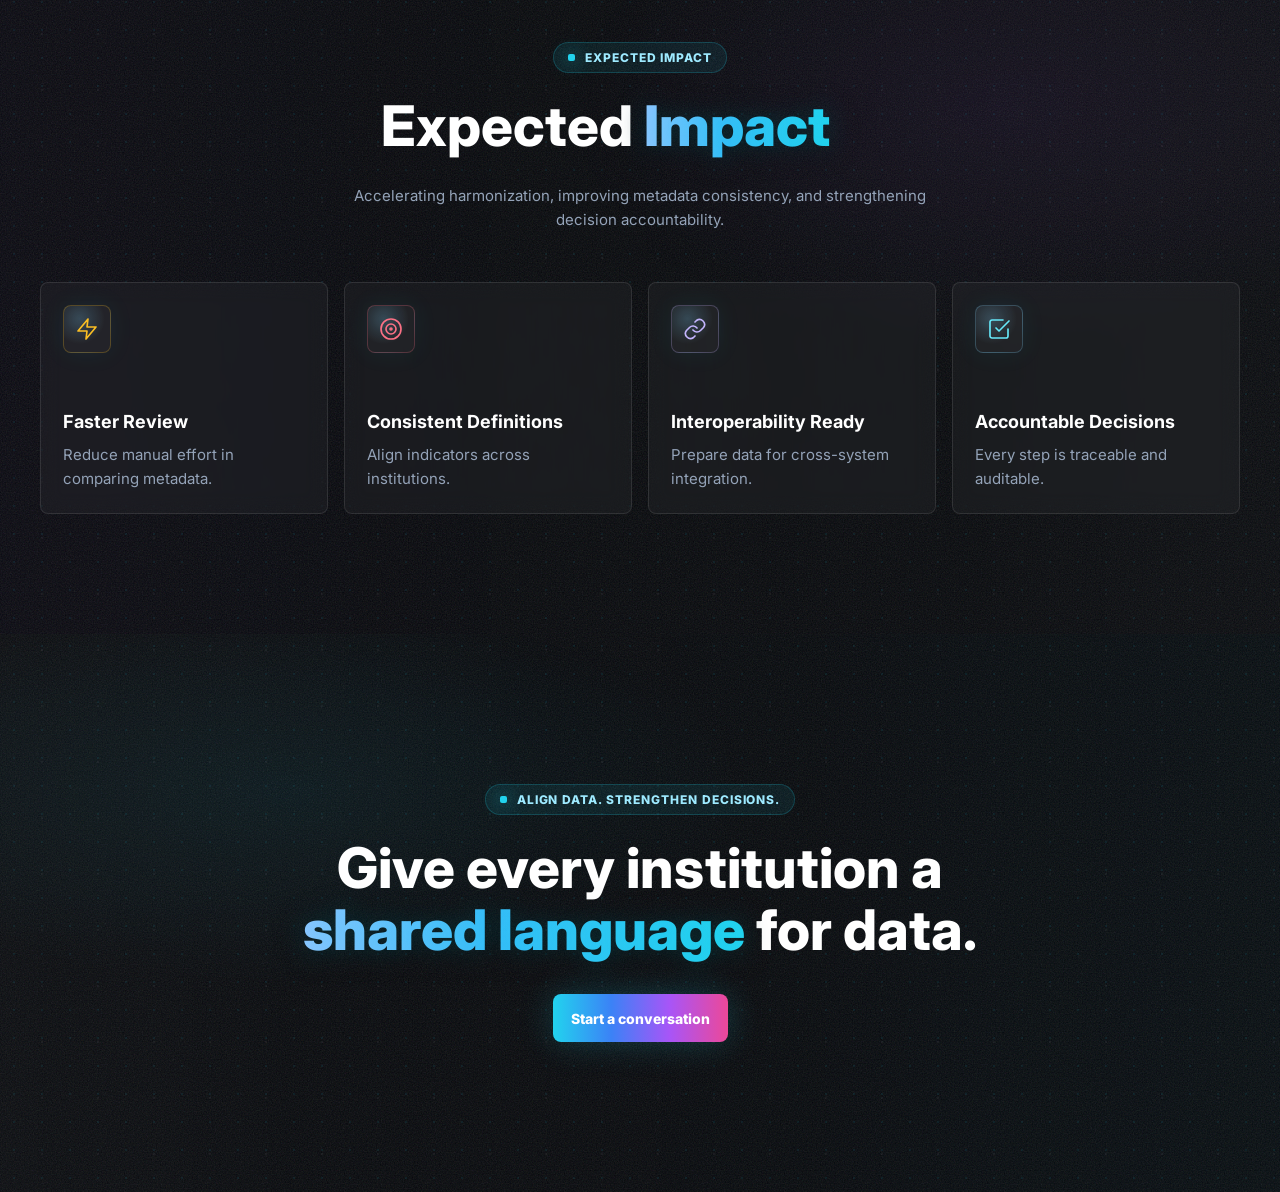
==== commit 7e1c86ce: "add image" ====
--- a/index.html
+++ b/index.html
@@ -15,9 +15,17 @@
       rel="stylesheet"
     />
     <link rel="stylesheet" href="styles.css" />
+
+    <script defer src="https://cdnjs.cloudflare.com/ajax/libs/gsap/3.12.5/gsap.min.js"></script>
+    <script
+      defer
+      src="https://cdnjs.cloudflare.com/ajax/libs/gsap/3.12.5/ScrollTrigger.min.js"
+    ></script>
+    <script defer src="https://cdnjs.cloudflare.com/ajax/libs/three.js/r128/three.min.js"></script>
+    <script defer src="https://cdn.jsdelivr.net/npm/hls.js@latest"></script>
   </head>
   <body>
-    <canvas id="flow-canvas" aria-hidden="true"></canvas>
+    <canvas id="three-canvas" aria-hidden="true"></canvas>
     <div class="noise" aria-hidden="true"></div>
 
     <header class="site-header">
@@ -52,33 +60,137 @@
             <span><strong>Decision</strong></span>
           </h1>
           <p class="hero-copy">
-            Harmonize metadata, indicators, and data definitions across ministries,
-            agencies, and local governments.
+            Harmonize metadata, indicators, and data definitions across ministries, agencies, and
+            local governments.
           </p>
           <div class="hero-actions">
             <a class="button button-primary" href="#platform">Explore platform</a>
             <a class="button button-secondary" href="#workflow">See workflow</a>
           </div>
+          <div class="hero-showcase" aria-label="Metagraph platform preview">
+            <div class="hero-showcase-glow"></div>
+            <div class="hero-showcase-shell">
+              <img src="demo.png" alt="Metagraph platform dashboard preview" />
+            </div>
+          </div>
+        </div>
+      </section>
+
+      <section class="section feature-bento">
+        <div class="section-copy reveal">
+          <p class="kicker">Core product features</p>
+          <h2>
+            One workspace for <strong>integration</strong>, <strong>reasoning</strong>, and review
+          </h2>
+          <p class="section-lede">
+            Metagraph combines automated data transformation, connector orchestration, knowledge
+            graph mapping, and multi-agent review in a single harmonization workflow.
+          </p>
+        </div>
+        <div class="bento-grid reveal" aria-label="Metagraph feature showcase">
+          <article class="bento-card bento-card-wide bento-card-overlay">
+            <div class="bento-media">
+              <img
+                src="auto data transformation.png"
+                alt="Auto data transformation feature preview"
+              />
+            </div>
+            <div class="bento-copy">
+              <span class="bento-tag">01</span>
+              <h3>Auto Data Transformation</h3>
+              <p>
+                Normalize raw institutional data into harmonized structures with less manual prep.
+              </p>
+            </div>
+          </article>
+          <article class="bento-card bento-card-tall bento-card-stack">
+            <div class="bento-media">
+              <img
+                src="connector data integrator.png"
+                alt="Connector data integrator feature preview"
+              />
+            </div>
+            <div class="bento-copy">
+              <span class="bento-tag">02</span>
+              <h3>Connector Data Integrator</h3>
+              <p>
+                Link spreadsheets, APIs, and operational systems into one governed ingestion layer.
+              </p>
+            </div>
+          </article>
+          <article class="bento-card bento-card-knowledge bento-card-overlay">
+            <div class="bento-media">
+              <img src="knowledge graph.png" alt="Knowledge graph feature preview" />
+            </div>
+            <div class="bento-copy">
+              <span class="bento-tag">03</span>
+              <h3>Knowledge Graph</h3>
+              <p>Map entities, indicators, and definitions into a shared semantic backbone.</p>
+            </div>
+          </article>
+          <article class="bento-card bento-card-debate bento-card-overlay">
+            <div class="bento-media">
+              <img src="multi agent debate.png" alt="Multi agent debate feature preview" />
+            </div>
+            <div class="bento-copy">
+              <span class="bento-tag">04</span>
+              <h3>Multi Agent Debate</h3>
+              <p>
+                Run parallel reasoning paths to surface conflicts, alternatives, and review-ready
+                recommendations.
+              </p>
+            </div>
+          </article>
         </div>
       </section>
 
       <section class="section split" id="gap">
         <div class="section-copy reveal">
           <p class="kicker">The harmonization gap</p>
-          <h2>The challenge is not collecting more data. It is <strong>aligning meaning</strong> across institutions.</h2>
+          <h2 class="gap-title">
+            <span>The</span>
+            <strong>Harmonization Gap</strong>
+            <span>in Public Sector Data</span>
+          </h2>
+          <p class="section-lede">
+            The core issue is not a lack of data, but the absence of shared meaning behind it.
+            Public-sector data faces critical fragmentation challenges across institutions.
+          </p>
         </div>
         <div class="gap-grid reveal">
           <article class="signal-card">
+            <div class="svg-icon">
+              <svg viewBox="0 0 24 24" aria-hidden="true">
+                <path d="M14.5 2H6a2 2 0 0 0-2 2v16a2 2 0 0 0 2 2h12a2 2 0 0 0 2-2V7.5L14.5 2Z" />
+                <path d="M14 2v6h6" />
+                <path d="M8 13h8M8 17h8M8 9h2" />
+              </svg>
+            </div>
             <span class="card-index">01</span>
             <h3>Fragmented Sources</h3>
             <p>Metadata lives across documents, spreadsheets, reports, and legacy systems.</p>
           </article>
           <article class="signal-card">
+            <div class="svg-icon warning">
+              <svg viewBox="0 0 24 24" aria-hidden="true">
+                <path
+                  d="m21.73 18-8-14a2 2 0 0 0-3.46 0l-8 14A2 2 0 0 0 4 21h16a2 2 0 0 0 1.73-3Z"
+                />
+                <path d="M12 9v4M12 17h.01" />
+              </svg>
+            </div>
             <span class="card-index">02</span>
             <h3>Inconsistent Meaning</h3>
             <p>Definitions, units, and methodologies vary between institutions.</p>
           </article>
           <article class="signal-card">
+            <div class="svg-icon cyan">
+              <svg viewBox="0 0 24 24" aria-hidden="true">
+                <path
+                  d="M14.7 6.3a1 1 0 0 0 0 1.4l1.6 1.6a1 1 0 0 0 1.4 0l3.7-3.8a6 6 0 0 1-7.9 8l-6.9 6.9a2.1 2.1 0 0 1-3-3l6.9-6.9a6 6 0 0 1 8-7.9l-3.8 3.7Z"
+                />
+              </svg>
+            </div>
             <span class="card-index">03</span>
             <h3>Manual Processes</h3>
             <p>Harmonization requires slow, multi-layer coordination.</p>
@@ -88,22 +200,46 @@
 
       <section class="section ai-limits">
         <div class="section-copy centered reveal">
-          <p class="kicker">Why existing AI falls short</p>
-          <h2>AI can <em>read data</em>, but reading data is not the same as <strong>aligning it</strong>.</h2>
+          <p class="kicker">Rethinking Solutions</p>
+          <h2>Why Simple AI Is <strong>Not Enough</strong></h2>
+          <p class="section-lede">
+            Extraction, LLMs, and RAG help read data, but they are insufficient for true
+            harmonization across government institutions.
+          </p>
         </div>
         <div class="comparison-row reveal">
           <article>
-            <div class="mini-icon">Ex</div>
+            <div class="mini-icon">
+              <svg viewBox="0 0 24 24" aria-hidden="true">
+                <path d="M21 15v4a2 2 0 0 1-2 2H5a2 2 0 0 1-2-2v-4" />
+                <path d="m7 10 5 5 5-5" />
+                <path d="M12 15V3" />
+              </svg>
+            </div>
             <h3>Extraction</h3>
             <p>Captures data, but not relationships.</p>
           </article>
           <article>
-            <div class="mini-icon">LL</div>
+            <div class="mini-icon purple">
+              <svg viewBox="0 0 24 24" aria-hidden="true">
+                <path
+                  d="M9.5 2A2.5 2.5 0 0 1 12 4.5v15a2.5 2.5 0 0 1-5 .44 2.5 2.5 0 0 1-3-3.08 3 3 0 0 1-.3-5.58A2.5 2.5 0 0 1 5 7a2.5 2.5 0 0 1 2-3A2.5 2.5 0 0 1 9.5 2Z"
+                />
+                <path
+                  d="M14.5 2A2.5 2.5 0 0 0 12 4.5v15a2.5 2.5 0 0 0 5 .44 2.5 2.5 0 0 0 3-3.08 3 3 0 0 0 .3-5.58A2.5 2.5 0 0 0 19 7a2.5 2.5 0 0 0-2-3 2.5 2.5 0 0 0-2.5-2Z"
+                />
+              </svg>
+            </div>
             <h3>LLM</h3>
             <p>Explains data, but lacks consistency.</p>
           </article>
           <article>
-            <div class="mini-icon">Rg</div>
+            <div class="mini-icon cyan">
+              <svg viewBox="0 0 24 24" aria-hidden="true">
+                <circle cx="11" cy="11" r="8" />
+                <path d="m21 21-4.35-4.35" />
+              </svg>
+            </div>
             <h3>RAG</h3>
             <p>Retrieves data, but does not resolve conflicts.</p>
           </article>
@@ -112,46 +248,62 @@
 
       <section class="section platform" id="platform">
         <div class="platform-map reveal" aria-hidden="true">
-          <div class="map-node source">Sources</div>
-          <div class="map-node metadata">Metadata</div>
-          <div class="map-node meaning">Meaning</div>
-          <div class="map-node review">Review</div>
-          <div class="map-core">
-            <span>Metagraph</span>
-          </div>
-          <svg viewBox="0 0 720 500" role="img" aria-label="Data harmonization flow map">
-            <defs>
-              <linearGradient id="map-gradient" x1="0%" y1="0%" x2="100%" y2="0%">
-                <stop offset="0%" stop-color="#22D3EE" />
-                <stop offset="38%" stop-color="#3B82F6" />
-                <stop offset="70%" stop-color="#A855F7" />
-                <stop offset="100%" stop-color="#EC4899" />
-              </linearGradient>
-            </defs>
-            <path d="M78 116 C220 44 275 190 360 250" />
-            <path d="M620 118 C488 66 440 198 360 250" />
-            <path d="M92 382 C214 450 260 314 360 250" />
-            <path d="M612 390 C498 426 440 310 360 250" />
-            <path class="accent" d="M120 250 C238 230 282 250 360 250 C452 250 500 268 604 250" />
-          </svg>
+          <img
+            class="platform-map-image"
+            src="hexagonal architecture.png"
+            alt="Hexagonal architecture diagram"
+          />
         </div>
         <div class="platform-copy reveal">
-          <p class="kicker">Built for data harmonization</p>
-          <h2><strong>Align meaning</strong> across data, not just <em>extract information</em>.</h2>
+          <p class="kicker">Harmonization needs</p>
+          <h2>What Harmonization <strong>Actually Needs</strong></h2>
+          <p class="section-lede">
+            A system that builds context, reasons through conflicts, and supports accountable
+            decisions.
+          </p>
           <div class="feature-list">
             <article>
+              <div class="svg-icon small">
+                <svg viewBox="0 0 24 24" aria-hidden="true">
+                  <path d="M4 7h16M4 12h16M4 17h10" />
+                  <path d="M6 5v14" />
+                </svg>
+              </div>
               <h3>Structured Extraction</h3>
               <p>Turn documents into usable metadata.</p>
             </article>
             <article>
+              <div class="svg-icon small purple">
+                <svg viewBox="0 0 24 24" aria-hidden="true">
+                  <circle cx="6" cy="12" r="3" />
+                  <circle cx="18" cy="6" r="3" />
+                  <circle cx="18" cy="18" r="3" />
+                  <path d="m8.6 10.6 6.8-3.2M8.6 13.4l6.8 3.2" />
+                </svg>
+              </div>
               <h3>Semantic Context</h3>
               <p>Understand relationships between indicators and datasets.</p>
             </article>
             <article>
+              <div class="svg-icon small cyan">
+                <svg viewBox="0 0 24 24" aria-hidden="true">
+                  <path d="M12 3v18M3 12h18" />
+                  <path d="M6 6h4v4H6zM14 14h4v4h-4z" />
+                </svg>
+              </div>
               <h3>Intelligent Reasoning</h3>
               <p>Detect conflicts, overlaps, and inconsistencies.</p>
             </article>
             <article>
+              <div class="svg-icon small green">
+                <svg viewBox="0 0 24 24" aria-hidden="true">
+                  <path
+                    d="M16 4h2a2 2 0 0 1 2 2v14a2 2 0 0 1-2 2H6a2 2 0 0 1-2-2V6a2 2 0 0 1 2-2h2"
+                  />
+                  <path d="M8 2h8v4H8z" />
+                  <path d="m9 14 2 2 4-4" />
+                </svg>
+              </div>
               <h3>Human Validation</h3>
               <p>Keep decisions auditable and accountable.</p>
             </article>
@@ -161,8 +313,12 @@
 
       <section class="section workflow" id="workflow">
         <div class="section-copy reveal">
-          <p class="kicker">From resources to decisions</p>
-          <h2>A clear path from <em>scattered assets</em> to <strong>validated alignment</strong>.</h2>
+          <p class="kicker">Proposed solution</p>
+          <h2>From <strong>Documents</strong> to <strong>Decisions</strong></h2>
+          <p class="section-lede">
+            Metagraph integrates extraction, knowledge structure, reasoning, and human validation in
+            one workflow.
+          </p>
         </div>
         <ol class="timeline reveal">
           <li>
@@ -190,42 +346,86 @@
 
       <section class="section integration">
         <div class="integration-panel reveal">
-          <div>
+          <div class="video-shell" aria-hidden="true">
+            <video
+              id="bg-video"
+              class="bg-video"
+              autoplay
+              muted
+              loop
+              playsinline
+              preload="metadata"
+            ></video>
+            <div class="video-overlay"></div>
+          </div>
+          <div class="integration-copy">
             <p class="kicker">Designed for integration</p>
-            <h2><strong>Modular architecture</strong> for existing public data ecosystems.</h2>
-          </div>
-          <ul class="check-list">
+            <h2>
+              <span><strong>Modular Architecture</strong></span>
+              <span>for Existing Public</span>
+              <span>Data Ecosystems</span>
+            </h2>
+            <p class="section-lede">
+              Separate core logic from external systems, so institutions can connect without
+              replacing existing infrastructure.
+            </p>
+            <p class="integration-note">No need to replace existing systems.</p>
+          </div>
+          <ul class="check-list" aria-label="Integration capabilities">
             <li>Connect to existing databases, APIs, and documents</li>
             <li>Extend with custom scripts or connectors</li>
             <li>Adapt to different institutional workflows</li>
           </ul>
-          <p class="quote">No need to replace existing systems.</p>
         </div>
       </section>
 
       <section class="section impact" id="impact">
         <div class="section-copy centered reveal">
           <p class="kicker">Expected impact</p>
-          <h2><strong>Faster review.</strong> Consistent definitions. <em>Accountable decisions.</em></h2>
+          <h2>Expected <strong>Impact</strong></h2>
+          <p class="section-lede">
+            Accelerating harmonization, improving metadata consistency, and strengthening decision
+            accountability.
+          </p>
         </div>
         <div class="impact-grid reveal">
           <article>
-            <span></span>
+            <div class="svg-icon amber">
+              <svg viewBox="0 0 24 24" aria-hidden="true">
+                <path d="M13 2 3 14h9l-1 8 10-12h-9l1-8Z" />
+              </svg>
+            </div>
             <h3>Faster Review</h3>
             <p>Reduce manual effort in comparing metadata.</p>
           </article>
           <article>
-            <span></span>
+            <div class="svg-icon warning">
+              <svg viewBox="0 0 24 24" aria-hidden="true">
+                <circle cx="12" cy="12" r="10" />
+                <circle cx="12" cy="12" r="5" />
+                <circle cx="12" cy="12" r="1" />
+              </svg>
+            </div>
             <h3>Consistent Definitions</h3>
             <p>Align indicators across institutions.</p>
           </article>
           <article>
-            <span></span>
+            <div class="svg-icon purple">
+              <svg viewBox="0 0 24 24" aria-hidden="true">
+                <path d="M10 13a5 5 0 0 0 7.5.5l3-3a5 5 0 0 0-7-7L12 5" />
+                <path d="M14 11a5 5 0 0 0-7.5-.5l-3 3a5 5 0 0 0 7 7L12 19" />
+              </svg>
+            </div>
             <h3>Interoperability Ready</h3>
             <p>Prepare data for cross-system integration.</p>
           </article>
           <article>
-            <span></span>
+            <div class="svg-icon cyan">
+              <svg viewBox="0 0 24 24" aria-hidden="true">
+                <path d="M9 11 12 14 22 4" />
+                <path d="M21 12v7a2 2 0 0 1-2 2H5a2 2 0 0 1-2-2V5a2 2 0 0 1 2-2h11" />
+              </svg>
+            </div>
             <h3>Accountable Decisions</h3>
             <p>Every step is traceable and auditable.</p>
           </article>
@@ -233,7 +433,7 @@
       </section>
 
       <section class="section final-cta" id="contact">
-        <div class="reveal">
+        <div class="reveal is-visible">
           <p class="kicker">Align data. Strengthen decisions.</p>
           <h2>Give every institution a <strong>shared language</strong> for data.</h2>
           <a class="button button-primary" href="mailto:hello@metagraph.ai">Start a conversation</a>
@@ -241,6 +441,6 @@
       </section>
     </main>
 
-    <script src="script.js"></script>
+    <script defer src="script.js"></script>
   </body>
 </html>
--- a/styles.css
+++ b/styles.css
@@ -66,20 +66,23 @@
   margin: 0;
 }
 
-#flow-canvas {
+#three-canvas {
   position: fixed;
   inset: 0;
-  z-index: 0;
+  z-index: 1;
   width: 100%;
   height: 100%;
-  opacity: 0.72;
   pointer-events: none;
+}
+
+#three-canvas {
+  opacity: 0.42;
 }
 
 .noise {
   position: fixed;
   inset: 0;
-  z-index: 1;
+  z-index: 2;
   pointer-events: none;
   opacity: 0.08;
   background-image: url("data:image/svg+xml,%3Csvg viewBox='0 0 180 180' xmlns='http://www.w3.org/2000/svg'%3E%3Cfilter id='n'%3E%3CfeTurbulence type='fractalNoise' baseFrequency='.9' numOctaves='3' stitchTiles='stitch'/%3E%3C/filter%3E%3Crect width='100%25' height='100%25' filter='url(%23n)' opacity='.35'/%3E%3C/svg%3E");
@@ -87,7 +90,7 @@
 
 main {
   position: relative;
-  z-index: 2;
+  z-index: 3;
 }
 
 main::before,
@@ -195,6 +198,7 @@
 }
 
 .section {
+  --section-glow: 0;
   width: min(calc(100% - 40px), var(--container));
   margin: 0 auto;
   padding: var(--section) 0;
@@ -206,11 +210,38 @@
 }
 
 .section:not(.hero)::before {
-  content: none;
+  position: absolute;
+  top: 0;
+  bottom: 0;
+  left: 50%;
+  z-index: -1;
+  width: 100vw;
+  transform: translateX(-50%);
+  opacity: calc(0.62 + (var(--section-glow) * 0.28));
+  content: "";
+}
+
+.section:nth-of-type(odd):not(.hero)::before {
+  background:
+    radial-gradient(ellipse at 22% 28%, rgba(34, 211, 238, 0.1), transparent 34%),
+    linear-gradient(90deg, rgba(255, 255, 255, 0.028), transparent 42%, rgba(34, 211, 238, 0.035));
+}
+
+.section:nth-of-type(even):not(.hero)::before {
+  background:
+    radial-gradient(ellipse at 78% 26%, rgba(168, 85, 247, 0.1), transparent 32%),
+    linear-gradient(90deg, rgba(168, 85, 247, 0.035), transparent 46%, rgba(255, 255, 255, 0.022));
 }
 
 .section:not(.hero)::after {
-  content: none;
+  position: absolute;
+  inset: 0 -20px;
+  z-index: -1;
+  border-top: 1px solid rgba(255, 255, 255, 0.045);
+  background-image: radial-gradient(circle, rgba(255, 255, 255, 0.1) 0 0.7px, transparent 1.2px);
+  background-size: 34px 34px;
+  opacity: 0.14;
+  content: "";
 }
 
 .hero {
@@ -219,6 +250,34 @@
   min-height: 100vh;
   place-items: center;
   padding-top: 160px;
+  padding-bottom: 84px;
+}
+
+.hero::before,
+.hero::after {
+  position: absolute;
+  z-index: 0;
+  border-radius: 50%;
+  filter: blur(18px);
+  pointer-events: none;
+  content: "";
+}
+
+.hero::before {
+  top: 28px;
+  left: -180px;
+  width: 360px;
+  height: 240px;
+  background: radial-gradient(circle, rgba(193, 168, 255, 0.62) 0%, rgba(122, 92, 255, 0.18) 42%, transparent 74%);
+  transform: rotate(-18deg);
+}
+
+.hero::after {
+  top: 150px;
+  right: -180px;
+  width: 360px;
+  height: 320px;
+  background: radial-gradient(circle, rgba(92, 84, 255, 0.32) 0%, rgba(92, 84, 255, 0.1) 38%, transparent 74%);
 }
 
 .hero-content {
@@ -267,6 +326,14 @@
   content: "";
 }
 
+.kicker {
+  padding: 7px 14px;
+  border: 1px solid rgba(34, 211, 238, 0.2);
+  border-radius: 999px;
+  background: rgba(34, 211, 238, 0.08);
+  color: #9eeaff;
+}
+
 h1 {
   max-width: 980px;
   font-size: clamp(48px, 8vw, 86px);
@@ -279,12 +346,54 @@
   display: block;
 }
 
+h1 em,
+h2 em {
+  color: #aab3c5;
+  font-style: italic;
+  font-weight: 430;
+}
+
+h1 strong,
+h2 strong {
+  background: linear-gradient(90deg, #8ec5ff 0%, #38bdf8 42%, #22d3ee 100%);
+  background-clip: text;
+  color: transparent;
+  font-weight: 820;
+  text-shadow: 0 0 26px rgba(34, 211, 238, 0.22);
+}
+
+h1 em {
+  margin-right: 0.1em;
+}
+
+h1 strong {
+  filter: drop-shadow(0 2px 18px rgba(0, 0, 0, 0.72)) drop-shadow(0 0 16px rgba(34, 211, 238, 0.18));
+}
+
+h2 strong {
+  filter: drop-shadow(0 1px 12px rgba(0, 0, 0, 0.62));
+}
+
 h2 {
   max-width: 780px;
   font-size: clamp(32px, 4.5vw, 56px);
-  line-height: 1.04;
-  font-weight: 760;
+  line-height: 1.12;
+  font-weight: 780;
   letter-spacing: 0;
+}
+
+h2 em,
+h2 strong {
+  display: inline-block;
+}
+
+.gap-title {
+  max-width: 700px;
+}
+
+.gap-title span,
+.gap-title strong {
+  display: block;
 }
 
 h3 {
@@ -306,6 +415,78 @@
   gap: 14px;
   margin-top: 36px;
   flex-wrap: wrap;
+}
+
+.hero-showcase {
+  position: relative;
+  width: min(100%, 1040px);
+  margin: 64px auto 0;
+  padding: 18px 18px 30px;
+}
+
+.hero-showcase::before {
+  position: absolute;
+  inset: auto 10% 0;
+  height: 96px;
+  border-radius: 50%;
+  background: radial-gradient(circle, rgba(145, 114, 255, 0.62) 0%, rgba(145, 114, 255, 0.18) 44%, transparent 74%);
+  filter: blur(26px);
+  content: "";
+}
+
+.hero-showcase-glow {
+  position: absolute;
+  inset: 4% 10% auto;
+  height: 120px;
+  border-radius: 50%;
+  background: radial-gradient(circle, rgba(205, 191, 255, 0.26) 0%, rgba(128, 98, 255, 0.16) 42%, transparent 78%);
+  filter: blur(26px);
+  pointer-events: none;
+}
+
+.hero-showcase-shell {
+  position: relative;
+  overflow: hidden;
+  border: 1px solid rgba(171, 153, 255, 0.22);
+  border-radius: 22px;
+  background:
+    linear-gradient(180deg, rgba(17, 17, 32, 0.92), rgba(8, 9, 18, 0.96)),
+    rgba(9, 10, 20, 0.86);
+  box-shadow:
+    inset 0 1px 0 rgba(255, 255, 255, 0.06),
+    0 0 0 1px rgba(255, 255, 255, 0.03),
+    0 34px 90px rgba(0, 0, 0, 0.42),
+    0 0 54px rgba(134, 97, 255, 0.16);
+}
+
+.hero-showcase-shell::before {
+  position: absolute;
+  inset: 0;
+  background:
+    linear-gradient(180deg, rgba(255, 255, 255, 0.04), transparent 18%),
+    linear-gradient(90deg, rgba(255, 255, 255, 0.02), transparent 18%, transparent 82%, rgba(255, 255, 255, 0.02));
+  pointer-events: none;
+  content: "";
+}
+
+.hero-showcase-shell::after {
+  position: absolute;
+  left: 10%;
+  right: 10%;
+  bottom: -2px;
+  height: 20px;
+  border-radius: 999px;
+  background: linear-gradient(90deg, rgba(109, 76, 255, 0), rgba(172, 144, 255, 0.8), rgba(109, 76, 255, 0));
+  filter: blur(10px);
+  pointer-events: none;
+  content: "";
+}
+
+.hero-showcase img {
+  display: block;
+  width: 100%;
+  height: auto;
+  border-radius: 18px;
 }
 
 .button {
@@ -425,6 +606,14 @@
   line-height: 1.6;
 }
 
+.section-lede {
+  max-width: 620px;
+  margin-top: 26px;
+  color: var(--text-secondary);
+  font-size: 17px;
+  line-height: 1.72;
+}
+
 .gap-grid,
 .comparison-row,
 .impact-grid {
@@ -461,10 +650,76 @@
 
 .card-index {
   display: block;
-  margin-bottom: 66px;
+  margin: 34px 0 28px;
   color: var(--cyan);
   font-size: 12px;
   font-weight: 800;
+}
+
+.svg-icon,
+.mini-icon {
+  color: #7dd3fc;
+}
+
+.svg-icon {
+  display: grid;
+  width: 48px;
+  height: 48px;
+  place-items: center;
+  border: 1px solid rgba(125, 211, 252, 0.24);
+  border-radius: var(--radius-sm);
+  background:
+    radial-gradient(circle at 34% 28%, rgba(125, 211, 252, 0.22), transparent 56%),
+    rgba(255, 255, 255, 0.035);
+  box-shadow: 0 0 24px rgba(34, 211, 238, 0.08);
+}
+
+.svg-icon svg,
+.mini-icon svg {
+  width: 24px;
+  height: 24px;
+  fill: none;
+  stroke: currentColor;
+  stroke-width: 1.65;
+  stroke-linecap: round;
+  stroke-linejoin: round;
+}
+
+.svg-icon.small {
+  width: 38px;
+  height: 38px;
+  margin-bottom: 16px;
+}
+
+.svg-icon.small svg {
+  width: 20px;
+  height: 20px;
+}
+
+.svg-icon.warning {
+  color: #fb7185;
+  border-color: rgba(251, 113, 133, 0.24);
+}
+
+.svg-icon.purple,
+.mini-icon.purple {
+  color: #c4b5fd;
+  border-color: rgba(196, 181, 253, 0.24);
+}
+
+.svg-icon.cyan,
+.mini-icon.cyan {
+  color: #67e8f9;
+}
+
+.svg-icon.green {
+  color: #86efac;
+  border-color: rgba(134, 239, 172, 0.24);
+}
+
+.svg-icon.amber {
+  color: #fbbf24;
+  border-color: rgba(251, 191, 36, 0.24);
 }
 
 .signal-card h3,
@@ -482,6 +737,10 @@
 
 .centered .kicker {
   justify-content: center;
+}
+
+.centered .section-lede {
+  margin-inline: auto;
 }
 
 .comparison-row {
@@ -502,24 +761,39 @@
   border: 1px solid rgba(34, 211, 238, 0.3);
   border-radius: 50%;
   background: radial-gradient(circle at 40% 35%, rgba(34, 211, 238, 0.3), rgba(168, 85, 247, 0.08));
-  color: var(--text);
-  font-size: 12px;
-  font-weight: 800;
 }
 
 .platform {
   grid-template-columns: 1.05fr 0.95fr;
 }
 
+.feature-bento {
+  display: block;
+  width: min(calc(100% - 24px), 1480px);
+}
+
+.feature-bento .section-copy {
+  max-width: 920px;
+  margin-bottom: 38px;
+}
+
 .platform-map {
   position: relative;
-  min-height: 520px;
+  min-height: 0;
+  aspect-ratio: 2429 / 1418;
   border: 1px solid rgba(255, 255, 255, 0.08);
   border-radius: var(--radius-md);
   background:
     radial-gradient(circle at 50% 50%, rgba(34, 211, 238, 0.12), transparent 26%),
     rgba(255, 255, 255, 0.025);
   overflow: hidden;
+}
+
+.platform-map-image {
+  display: block;
+  width: 100%;
+  height: 100%;
+  object-fit: cover;
 }
 
 .platform-map svg {
@@ -609,6 +883,209 @@
   border-top: 1px solid rgba(255, 255, 255, 0.1);
 }
 
+.bento-grid {
+  display: grid;
+  grid-template-columns: repeat(12, minmax(0, 1fr));
+  grid-template-rows: 300px 300px;
+  gap: 16px;
+  align-items: stretch;
+}
+
+.bento-card {
+  position: relative;
+  min-height: 0;
+  height: 100%;
+  padding: 12px;
+  border: 1px solid rgba(255, 255, 255, 0.1);
+  border-radius: 22px;
+  background:
+    linear-gradient(180deg, rgba(18, 23, 37, 0.88), rgba(8, 10, 18, 0.96)),
+    rgba(255, 255, 255, 0.03);
+  box-shadow:
+    inset 0 1px 0 rgba(255, 255, 255, 0.06),
+    0 24px 70px rgba(0, 0, 0, 0.26);
+  overflow: hidden;
+  transition: transform 220ms ease, border-color 220ms ease, box-shadow 220ms ease;
+}
+
+.bento-card:hover {
+  transform: translateY(-4px);
+  border-color: rgba(34, 211, 238, 0.34);
+  box-shadow:
+    inset 0 1px 0 rgba(255, 255, 255, 0.08),
+    0 28px 84px rgba(0, 0, 0, 0.34),
+    0 0 34px rgba(34, 211, 238, 0.08);
+}
+
+.bento-card::before {
+  position: absolute;
+  inset: 0;
+  background:
+    radial-gradient(circle at top left, rgba(236, 72, 153, 0.14), transparent 28%),
+    radial-gradient(circle at top right, rgba(34, 211, 238, 0.12), transparent 24%);
+  pointer-events: none;
+  content: "";
+}
+
+.bento-card-wide {
+  grid-column: 1 / span 8;
+  grid-row: 1;
+}
+
+.bento-card-tall {
+  grid-column: 9 / span 4;
+  grid-row: 1 / span 2;
+  min-height: 0;
+}
+
+.bento-card-knowledge {
+  grid-column: 1 / span 4;
+  grid-row: 2;
+}
+
+.bento-card-debate {
+  grid-column: 5 / span 4;
+  grid-row: 2;
+}
+
+.bento-media {
+  position: relative;
+  overflow: hidden;
+  border-radius: 16px;
+  background:
+    linear-gradient(180deg, rgba(255, 255, 255, 0.04), transparent),
+    rgba(7, 10, 18, 0.88);
+}
+
+.bento-media::after {
+  position: absolute;
+  inset: 0;
+  background:
+    linear-gradient(180deg, rgba(7, 10, 18, 0) 52%, rgba(7, 10, 18, 0.58) 100%),
+    linear-gradient(90deg, rgba(255, 255, 255, 0.04), transparent 24%, transparent 76%, rgba(255, 255, 255, 0.03));
+  pointer-events: none;
+  content: "";
+}
+
+.bento-media img {
+  display: block;
+  width: 100%;
+  height: 100%;
+  object-fit: cover;
+  object-position: center center;
+  transform: scale(1.01);
+}
+
+.bento-card-wide .bento-media {
+  height: 100%;
+}
+
+.bento-card-knowledge .bento-media,
+.bento-card-debate .bento-media {
+  height: 100%;
+}
+
+.bento-card-tall .bento-media {
+  flex: 0 0 268px;
+}
+
+.bento-card-wide .bento-media img {
+  object-position: center 62%;
+}
+
+.bento-card-tall .bento-media img {
+  object-position: center 22%;
+}
+
+.bento-card-knowledge .bento-media img {
+  object-position: center 38%;
+}
+
+.bento-card-debate .bento-media img {
+  object-position: center 34%;
+}
+
+.bento-card-stack {
+  display: flex;
+  flex-direction: column;
+}
+
+.bento-card-stack .bento-media {
+  flex: 0 0 auto;
+}
+
+.bento-card-stack .bento-copy {
+  position: static;
+  padding: 16px 4px 8px;
+}
+
+.bento-card-stack .bento-copy p {
+  max-width: 34ch;
+}
+
+.bento-card-tall .bento-copy {
+  margin-top: auto;
+}
+
+.bento-card-tall .bento-copy h3 {
+  font-size: 18px;
+  line-height: 1.18;
+}
+
+.bento-card-tall .bento-copy p,
+.bento-card-knowledge .bento-copy p,
+.bento-card-debate .bento-copy p {
+  font-size: 13px;
+  line-height: 1.5;
+}
+
+.bento-card-overlay .bento-copy {
+  position: absolute;
+  right: 22px;
+  bottom: 22px;
+  left: 22px;
+  z-index: 1;
+}
+
+.bento-card-knowledge .bento-copy,
+.bento-card-debate .bento-copy {
+  right: 18px;
+  bottom: 18px;
+  left: 18px;
+}
+
+.bento-copy {
+  z-index: 1;
+}
+
+.bento-tag {
+  display: inline-flex;
+  align-items: center;
+  min-height: 30px;
+  padding: 0 10px;
+  margin-bottom: 14px;
+  border: 1px solid rgba(255, 255, 255, 0.14);
+  border-radius: 999px;
+  background: rgba(5, 7, 11, 0.7);
+  color: #c7d2fe;
+  font-size: 11px;
+  font-weight: 800;
+  letter-spacing: 0.12em;
+}
+
+.bento-copy h3 {
+  margin-bottom: 8px;
+  font-size: 20px;
+  line-height: 1.18;
+}
+
+.bento-copy p {
+  max-width: 42ch;
+  color: #d2d9e6;
+  font-size: 14px;
+  line-height: 1.6;
+}
+
 .timeline {
   display: grid;
   grid-template-columns: repeat(5, 1fr);
@@ -622,6 +1099,7 @@
   position: relative;
   min-height: 174px;
   padding: 0 18px 0 0;
+  transition: transform 220ms ease;
 }
 
 .timeline li::before {
@@ -631,6 +1109,8 @@
   width: 100%;
   height: 1px;
   background: linear-gradient(90deg, rgba(34, 211, 238, 0.65), rgba(168, 85, 247, 0.38), transparent);
+  opacity: 0.5;
+  transition: opacity 220ms ease;
   content: "";
 }
 
@@ -649,39 +1129,160 @@
   font-size: 12px;
   font-weight: 900;
   box-shadow: 0 0 28px rgba(34, 211, 238, 0.16);
+  transition:
+    transform 220ms ease,
+    border-color 220ms ease,
+    color 220ms ease,
+    box-shadow 220ms ease;
+}
+
+.timeline span::after {
+  position: absolute;
+  inset: -5px;
+  border: 1px solid rgba(59, 130, 246, 0.14);
+  border-radius: 50%;
+  opacity: 0;
+  transform: scale(0.96);
+  transition: opacity 220ms ease, transform 220ms ease;
+  content: "";
+}
+
+.timeline li p {
+  max-width: 170px;
+  transition: transform 220ms ease, color 220ms ease;
+}
+
+.timeline li:hover {
+  transform: translateY(-4px);
+}
+
+.timeline li:hover::before {
+  opacity: 0.92;
+}
+
+.timeline li:hover span {
+  transform: scale(1.06);
+  border-color: rgba(34, 211, 238, 0.92);
+  color: #9eeaff;
+  box-shadow:
+    0 0 34px rgba(34, 211, 238, 0.28),
+    0 0 60px rgba(59, 130, 246, 0.14);
+}
+
+.timeline li:hover span::after {
+  opacity: 1;
+  transform: scale(1.18);
+}
+
+.timeline li:hover p {
+  color: #c7d2fe;
+  transform: translateY(2px);
 }
 
 .integration-panel {
+  position: relative;
+  isolation: isolate;
   display: grid;
-  grid-template-columns: 1fr 0.8fr;
-  gap: 42px;
-  padding: 44px;
+  grid-template-columns: minmax(0, 1.1fr) minmax(280px, 0.9fr);
+  gap: 56px;
+  align-items: start;
+  padding: 44px 44px 40px;
+  border-color: rgba(125, 211, 252, 0.2);
+  border-radius: 14px;
   background:
-    linear-gradient(135deg, rgba(34, 211, 238, 0.08), transparent 34%),
-    rgba(255, 255, 255, 0.035);
+    linear-gradient(115deg, rgba(34, 211, 238, 0.08), transparent 34%),
+    linear-gradient(180deg, rgba(12, 18, 30, 0.9), rgba(9, 12, 22, 0.86));
+  box-shadow:
+    inset 0 1px 0 rgba(255, 255, 255, 0.04),
+    0 24px 70px rgba(0, 0, 0, 0.32);
+  overflow: hidden;
+}
+
+.integration-panel > * {
+  position: relative;
+  z-index: 1;
+}
+
+.integration-panel .video-shell,
+.integration-panel .video-overlay {
+  position: absolute;
+  inset: 0;
+}
+
+.integration-panel .video-shell {
+  z-index: 0;
+  overflow: hidden;
+  pointer-events: none;
+  background: linear-gradient(180deg, rgba(10, 14, 24, 0.72), rgba(7, 10, 19, 0.88));
+}
+
+.integration-panel .bg-video {
+  width: 100%;
+  height: 100%;
+  object-fit: cover;
+  opacity: 0.34;
+  filter: saturate(1.06) contrast(1.02) brightness(0.38);
+}
+
+.integration-panel .video-overlay {
+  background:
+    radial-gradient(circle at 18% 20%, rgba(34, 211, 238, 0.14), transparent 26%),
+    radial-gradient(circle at 82% 22%, rgba(168, 85, 247, 0.14), transparent 24%),
+    linear-gradient(90deg, rgba(8, 12, 20, 0.58), rgba(8, 12, 20, 0.2) 42%, rgba(8, 12, 20, 0.54)),
+    linear-gradient(180deg, rgba(4, 8, 15, 0.28) 0%, rgba(5, 7, 11, 0.74) 100%);
+}
+
+.integration-copy h2 {
+  max-width: 600px;
+}
+
+.integration-copy h2 span {
+  display: block;
+}
+
+.integration-copy .section-lede {
+  max-width: 560px;
+  margin-top: 30px;
+  font-size: 16px;
+}
+
+.integration-note {
+  margin-top: 42px;
+  color: var(--text);
+  font-size: 16px;
+  font-weight: 500;
 }
 
 .check-list {
   display: grid;
-  gap: 18px;
+  gap: 22px;
   margin: 0;
   padding: 0;
   list-style: none;
+  align-content: start;
+  padding-top: 8px;
 }
 
 .check-list li {
   position: relative;
-  padding-left: 24px;
+  min-height: 118px;
+  display: flex;
+  align-items: flex-start;
+  padding-left: 28px;
+  color: #9aa9bf;
+  font-size: 15px;
+  line-height: 1.65;
 }
 
 .check-list li::before {
   position: absolute;
-  top: 0.65em;
+  top: 0.55em;
   left: 0;
   width: 10px;
   height: 10px;
   border-radius: 50%;
   background: var(--gradient);
+  box-shadow: 0 0 16px rgba(59, 130, 246, 0.4);
   content: "";
 }
 
@@ -706,13 +1307,11 @@
 }
 
 .impact-grid span {
-  display: block;
-  width: 100%;
-  height: 3px;
-  margin-bottom: 64px;
-  border-radius: 999px;
-  background: var(--gradient);
-  opacity: 0.9;
+  display: none;
+}
+
+.impact-grid .svg-icon {
+  margin-bottom: 58px;
 }
 
 .final-cta {
@@ -762,8 +1361,49 @@
 
   .split,
   .platform,
+  .feature-bento,
   .integration-panel {
     grid-template-columns: 1fr;
+  }
+
+  .feature-bento .section-copy {
+    margin-bottom: 28px;
+  }
+
+  .bento-grid {
+    grid-template-columns: 1fr 1fr;
+    grid-template-rows: none;
+    gap: 18px;
+  }
+
+  .bento-card,
+  .bento-card-tall,
+  .bento-card-wide,
+  .bento-card-knowledge,
+  .bento-card-debate {
+    grid-row: auto;
+  }
+
+  .bento-card-wide {
+    grid-column: 1 / -1;
+  }
+
+  .bento-card-tall,
+  .bento-card-knowledge,
+  .bento-card-debate {
+    grid-column: auto;
+  }
+
+  .bento-card-tall .bento-media img {
+    aspect-ratio: auto;
+  }
+
+  .bento-card-tall .bento-media {
+    flex-basis: auto;
+  }
+
+  .integration-panel {
+    gap: 30px;
   }
 
   .gap-grid,
@@ -793,6 +1433,16 @@
   .timeline span {
     margin: 0;
   }
+
+  .check-list li {
+    min-height: auto;
+    padding-bottom: 14px;
+  }
+
+  .hero-showcase {
+    margin-top: 48px;
+    padding: 12px 12px 22px;
+  }
 }
 
 @media (max-width: 640px) {
@@ -803,6 +1453,10 @@
   .site-header,
   .section {
     width: min(calc(100% - 28px), var(--container));
+  }
+
+  .feature-bento {
+    width: min(calc(100% - 20px), 1480px);
   }
 
   .site-header {
@@ -831,6 +1485,21 @@
   .hero {
     min-height: 92vh;
     padding-top: 132px;
+    padding-bottom: 56px;
+  }
+
+  .hero::before {
+    top: 10px;
+    left: -120px;
+    width: 220px;
+    height: 160px;
+  }
+
+  .hero::after {
+    top: 190px;
+    right: -120px;
+    width: 220px;
+    height: 180px;
   }
 
   main::before,
@@ -858,17 +1527,60 @@
     width: 100%;
   }
 
+  .hero-showcase {
+    margin-top: 40px;
+    padding: 10px 8px 18px;
+  }
+
+  .hero-showcase-shell {
+    border-radius: 16px;
+  }
+
+  .hero-showcase img {
+    border-radius: 12px;
+  }
+
   .button {
     width: 100%;
   }
 
   .gap-grid,
   .comparison-row,
+  .bento-grid,
   .feature-list,
   .impact-grid {
     grid-template-columns: 1fr;
   }
 
+  .bento-card {
+    min-height: 0;
+    height: auto;
+    padding: 10px;
+    border-radius: 18px;
+  }
+
+  .bento-media {
+    height: auto !important;
+    border-radius: 14px;
+  }
+
+  .bento-media img {
+    aspect-ratio: 16 / 10;
+  }
+
+  .bento-copy {
+    position: static;
+    padding: 18px 10px 12px;
+  }
+
+  .bento-card-stack .bento-copy {
+    padding: 18px 10px 12px;
+  }
+
+  .bento-copy p {
+    max-width: none;
+  }
+
   .signal-card,
   .impact-grid article {
     min-height: 190px;
@@ -880,7 +1592,7 @@
   }
 
   .platform-map {
-    min-height: 420px;
+    min-height: 0;
   }
 
   .map-node {
@@ -900,4 +1612,12 @@
   .integration-panel {
     padding: 28px;
   }
-}
+
+  .integration-copy h2 span {
+    display: inline;
+  }
+
+  .integration-note {
+    margin-top: 28px;
+  }
+}
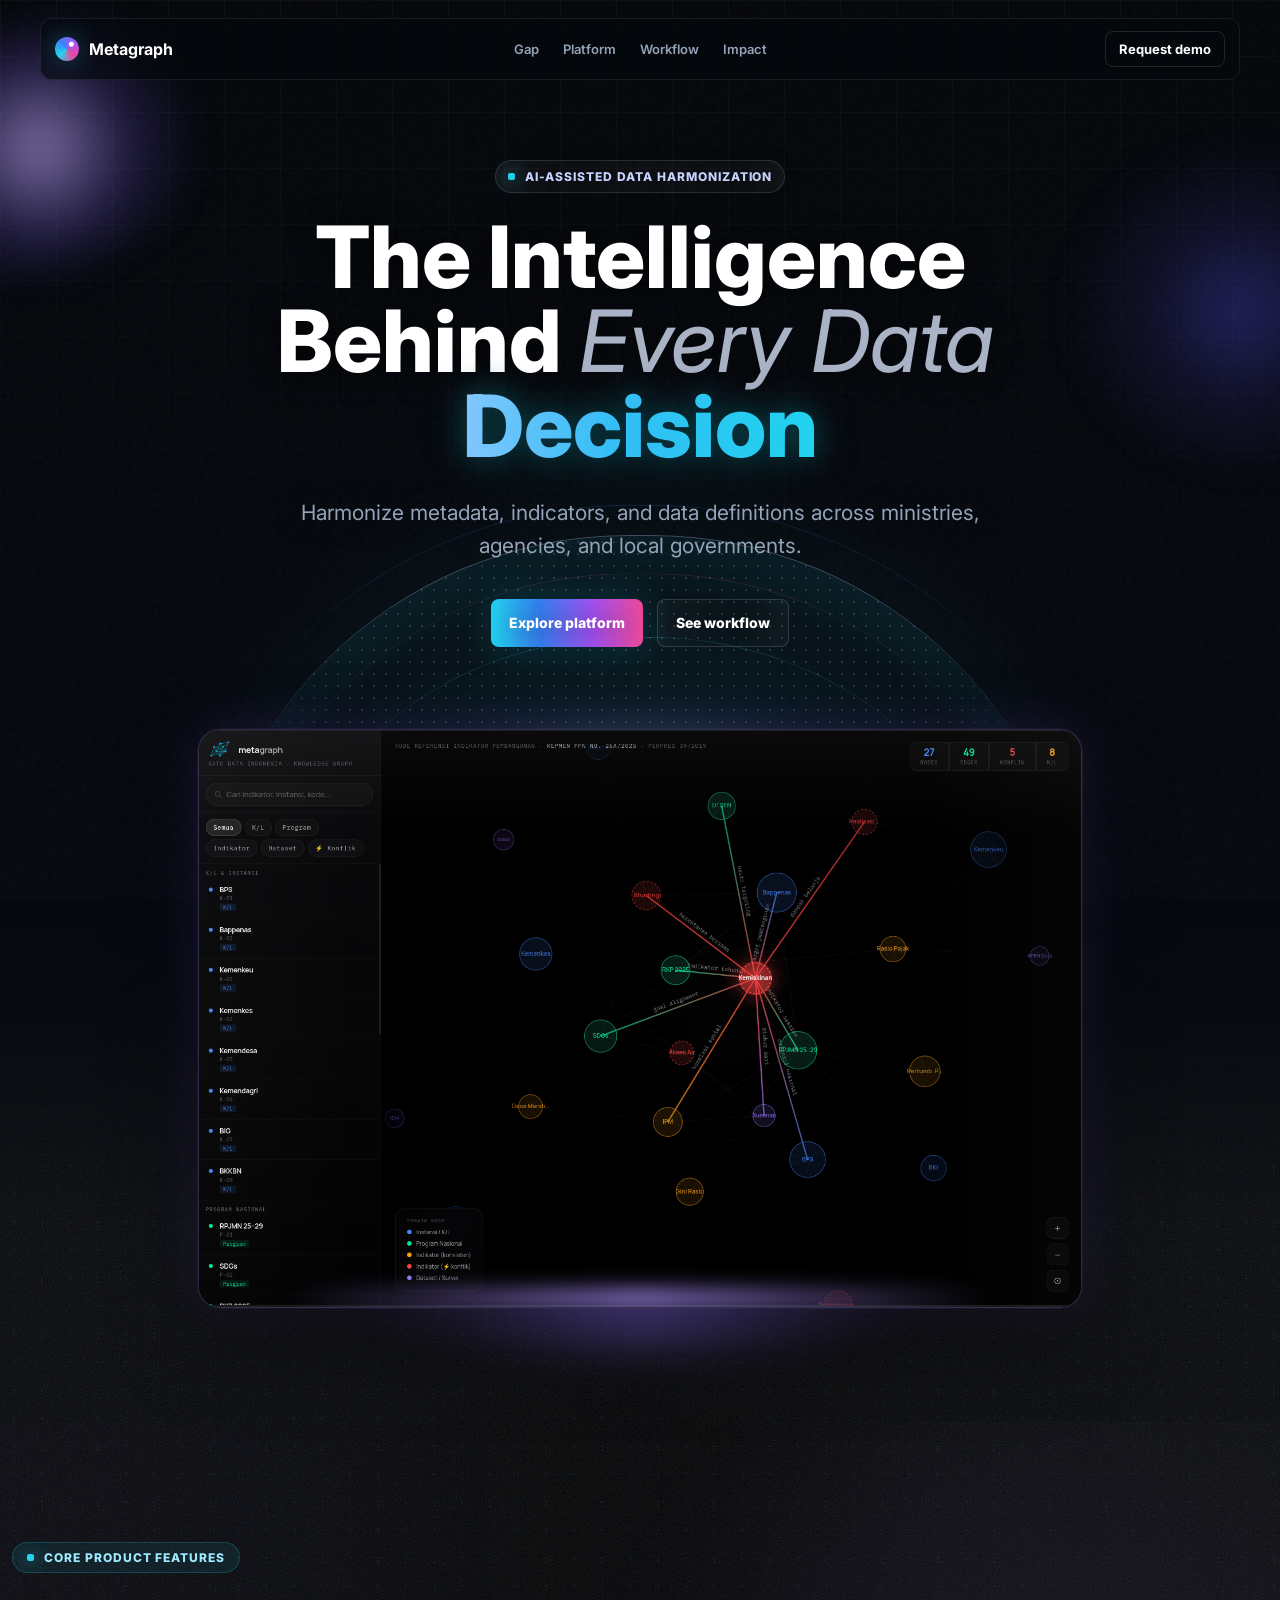
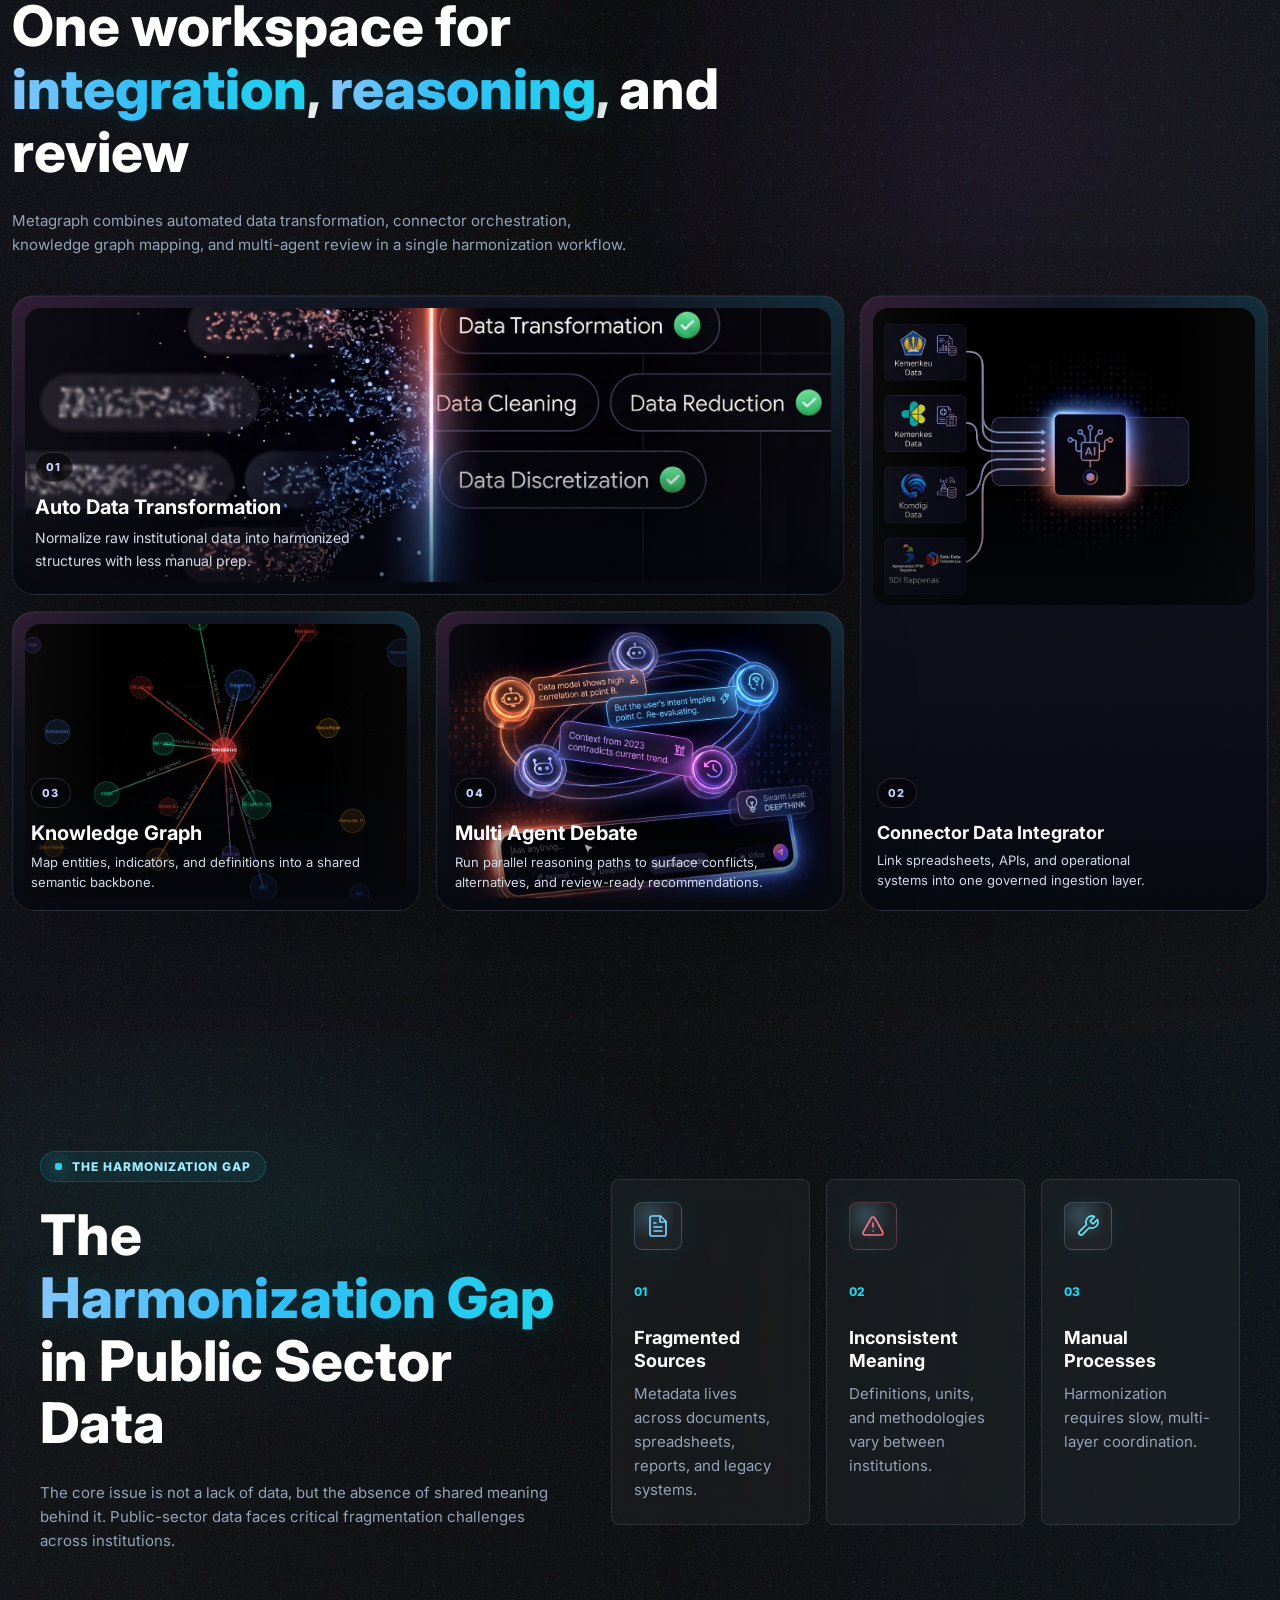
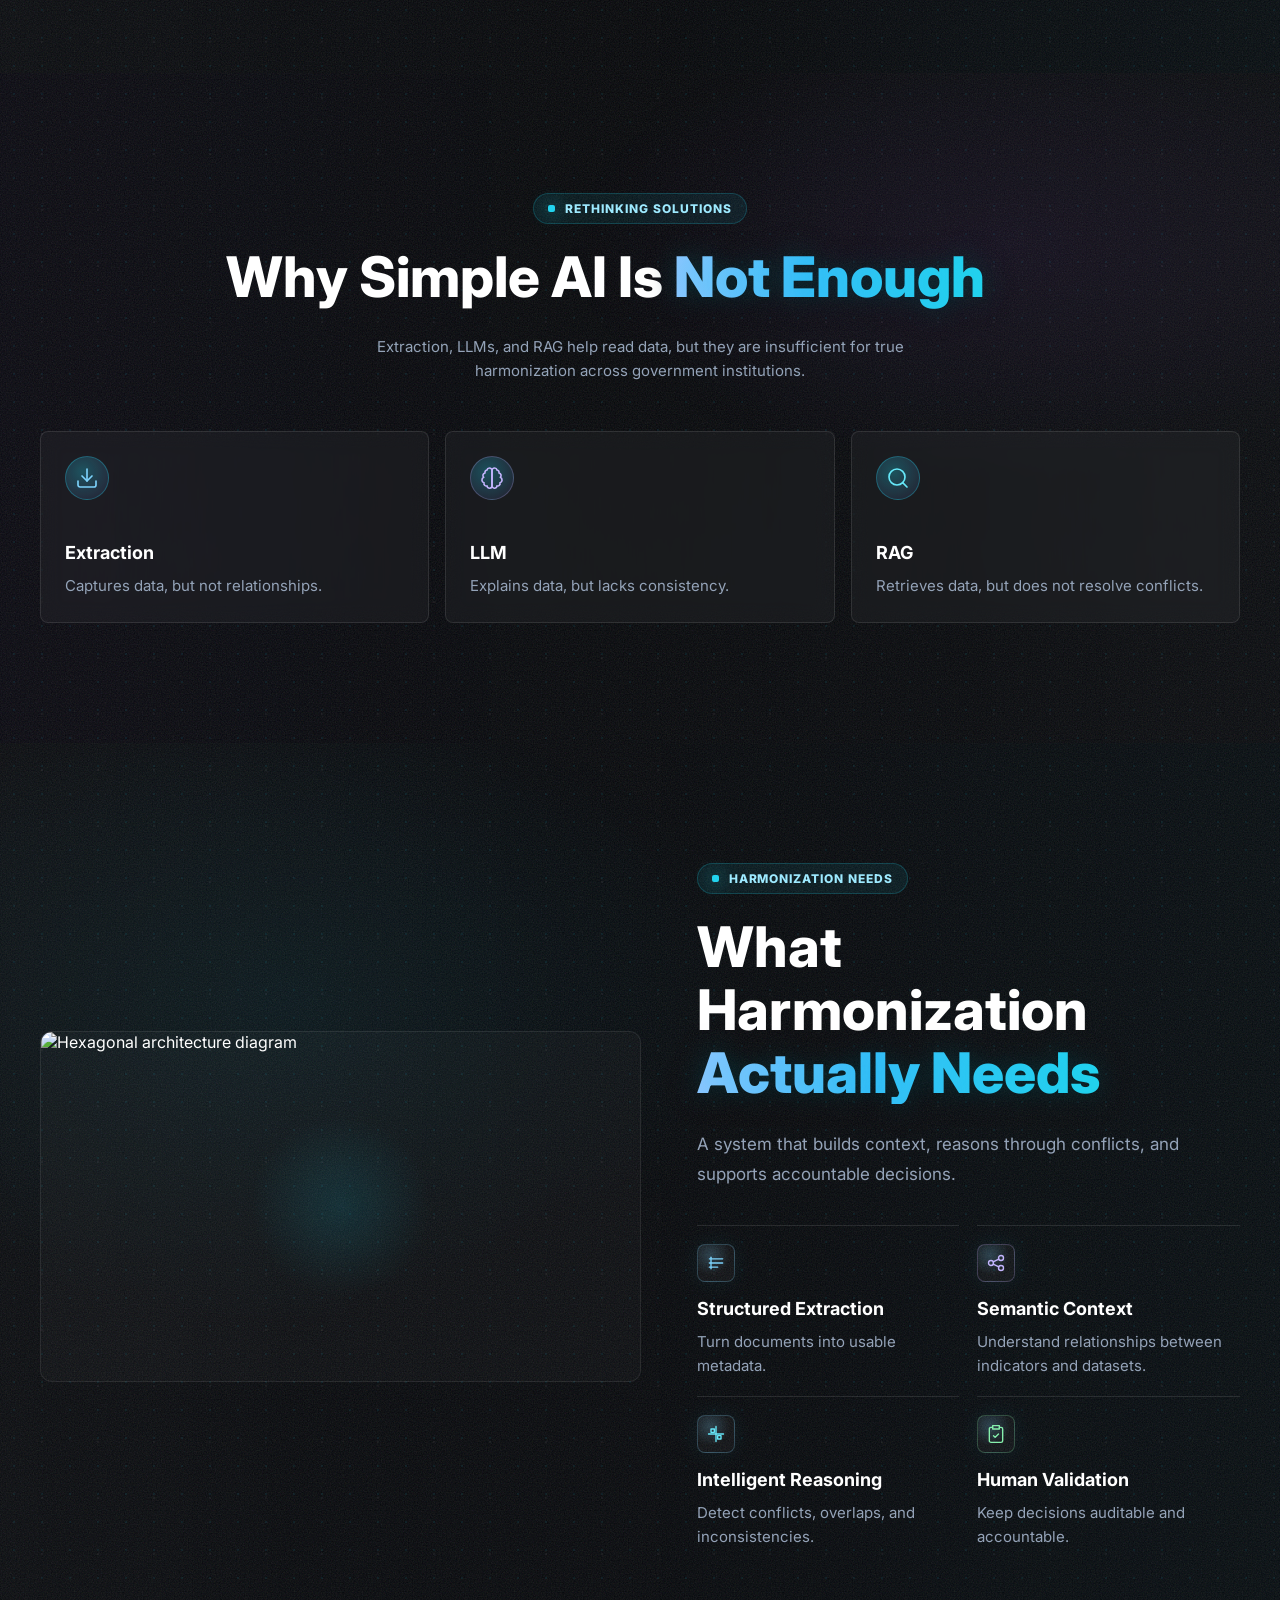
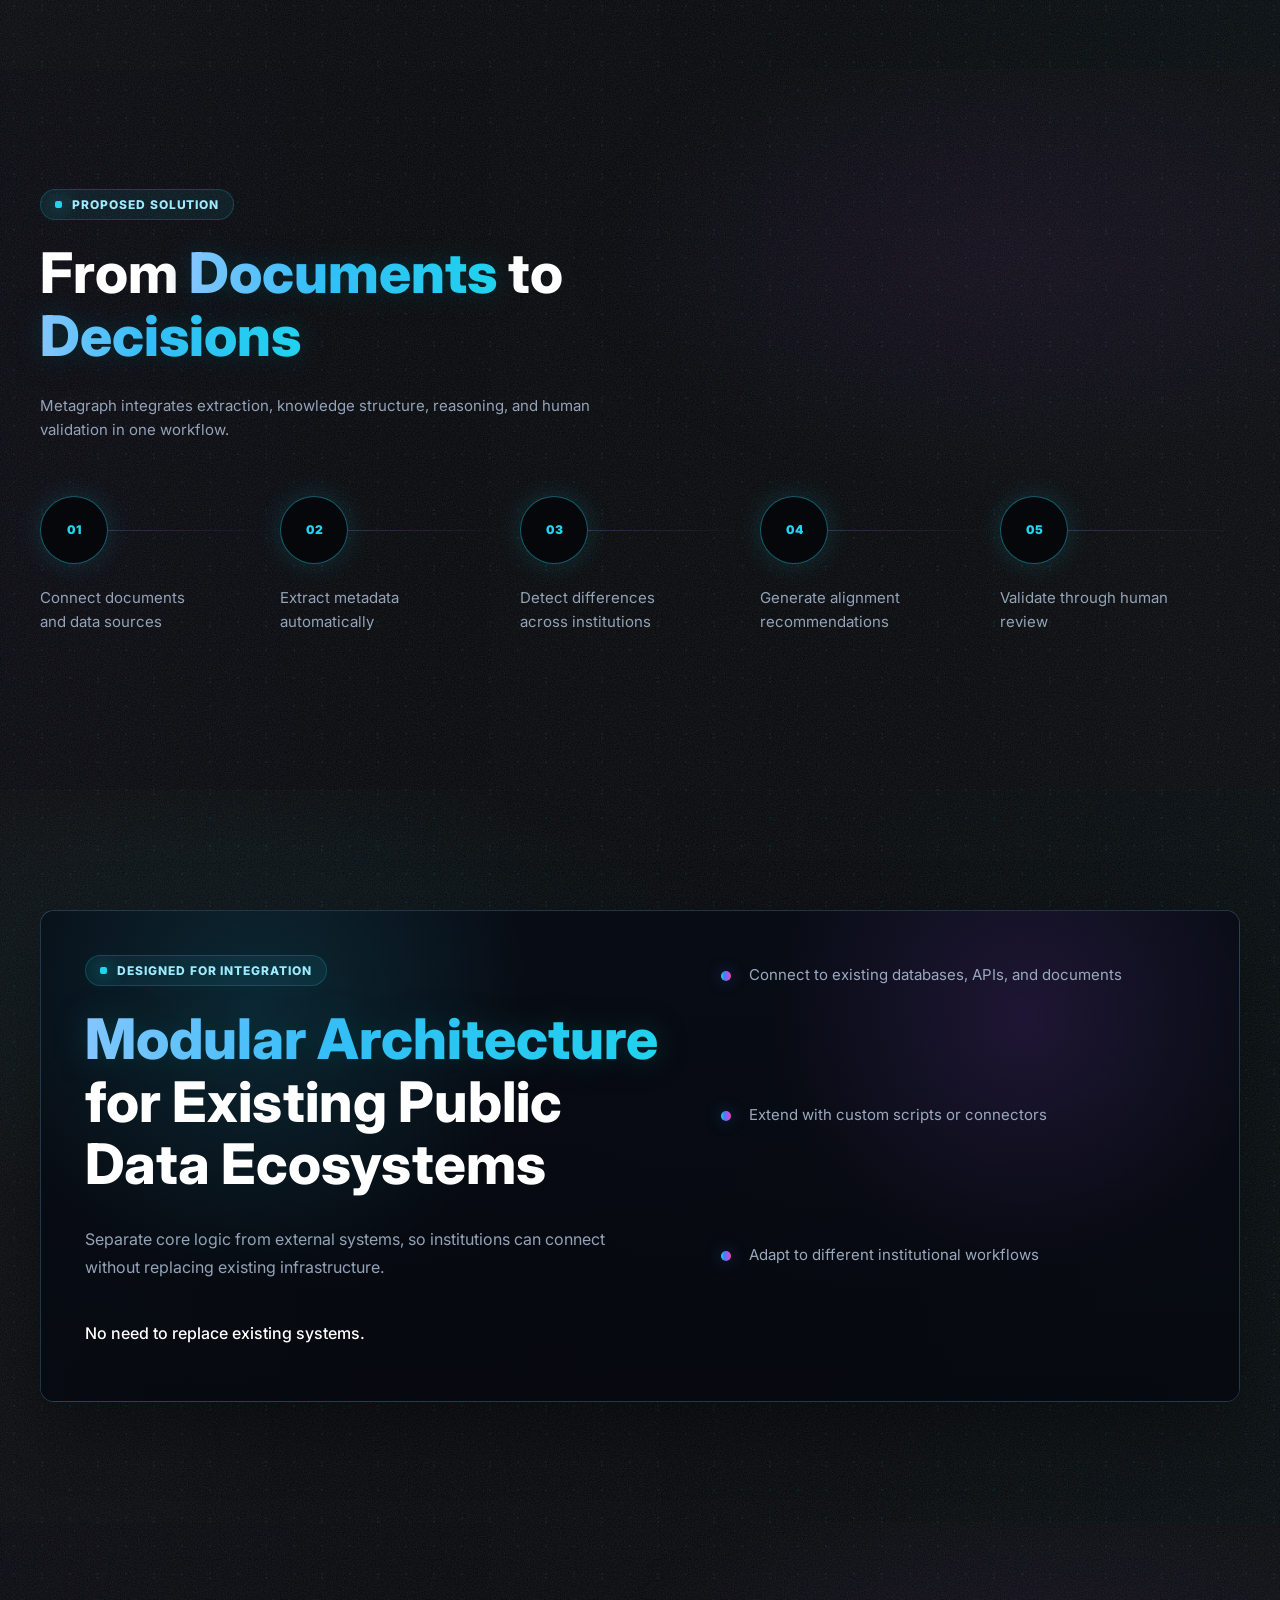
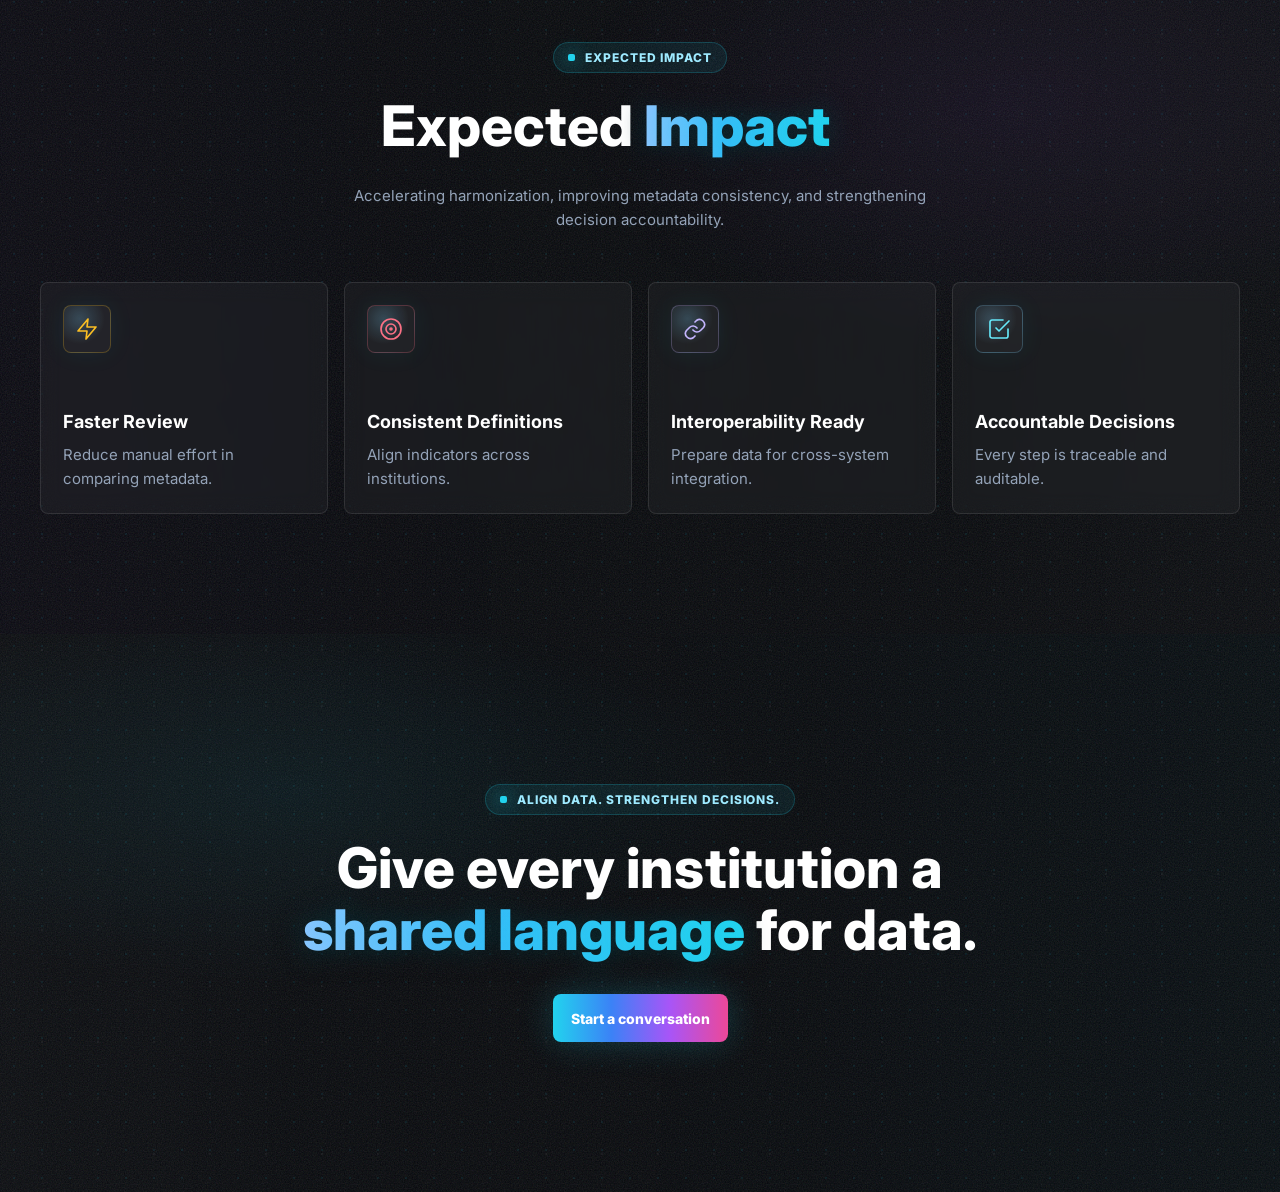
==== commit 3947bb68: "edit css" ====
--- a/index.html
+++ b/index.html
@@ -436,7 +436,7 @@
         <div class="reveal is-visible">
           <p class="kicker">Align data. Strengthen decisions.</p>
           <h2>Give every institution a <strong>shared language</strong> for data.</h2>
-          <a class="button button-primary" href="mailto:hello@metagraph.ai">Start a conversation</a>
+          <a class="button button-primary" href="mailto:wahyuikbal777@gmail.com">Start a conversation</a>
         </div>
       </section>
     </main>
--- a/styles.css
+++ b/styles.css
@@ -36,7 +36,14 @@
     radial-gradient(circle at 85% 38%, rgba(168, 85, 247, 0.11), transparent 24rem),
     linear-gradient(180deg, #05070b 0%, #08101d 45%, #05070b 100%);
   color: var(--text);
-  font-family: Inter, ui-sans-serif, system-ui, -apple-system, BlinkMacSystemFont, "Segoe UI", sans-serif;
+  font-family:
+    Inter,
+    ui-sans-serif,
+    system-ui,
+    -apple-system,
+    BlinkMacSystemFont,
+    "Segoe UI",
+    sans-serif;
   letter-spacing: 0;
   overflow-x: hidden;
 }
@@ -108,9 +115,27 @@
 
 main::before {
   background:
-    radial-gradient(ellipse at 50% 180px, rgba(5, 7, 11, 0.18), rgba(5, 7, 11, 0.84) 34%, rgba(5, 7, 11, 0.96) 100%),
-    linear-gradient(180deg, transparent 0, rgba(5, 7, 11, 0.12) 90px, rgba(5, 7, 11, 0.68) 240px, rgba(0, 0, 0, 0.92) 520px, rgba(0, 0, 0, 0.94) 100%);
-  mask-image: linear-gradient(180deg, transparent 0, rgba(0, 0, 0, 0.08) 48px, rgba(0, 0, 0, 0.48) 150px, #000 320px);
+    radial-gradient(
+      ellipse at 50% 180px,
+      rgba(5, 7, 11, 0.18),
+      rgba(5, 7, 11, 0.84) 34%,
+      rgba(5, 7, 11, 0.96) 100%
+    ),
+    linear-gradient(
+      180deg,
+      transparent 0,
+      rgba(5, 7, 11, 0.12) 90px,
+      rgba(5, 7, 11, 0.68) 240px,
+      rgba(0, 0, 0, 0.92) 520px,
+      rgba(0, 0, 0, 0.94) 100%
+    );
+  mask-image: linear-gradient(
+    180deg,
+    transparent 0,
+    rgba(0, 0, 0, 0.08) 48px,
+    rgba(0, 0, 0, 0.48) 150px,
+    #000 320px
+  );
 }
 
 main::after {
@@ -119,8 +144,14 @@
     radial-gradient(circle, rgba(34, 211, 238, 0.2) 0 1px, transparent 1.4px),
     radial-gradient(circle, rgba(255, 255, 255, 0.12) 0 0.7px, transparent 1.2px),
     url("data:image/svg+xml,%3Csvg viewBox='0 0 220 220' xmlns='http://www.w3.org/2000/svg'%3E%3Cfilter id='g'%3E%3CfeTurbulence type='fractalNoise' baseFrequency='0.78' numOctaves='4' stitchTiles='stitch'/%3E%3C/filter%3E%3Crect width='100%25' height='100%25' filter='url(%23g)' opacity='0.32'/%3E%3C/svg%3E");
-  background-position: 0 0, 14px 18px, 0 0;
-  background-size: 28px 28px, 56px 56px, 220px 220px;
+  background-position:
+    0 0,
+    14px 18px,
+    0 0;
+  background-size:
+    28px 28px,
+    56px 56px,
+    220px 220px;
   mix-blend-mode: screen;
   mask-image: linear-gradient(180deg, transparent 0, rgba(0, 0, 0, 0.18) 120px, #000 320px);
 }
@@ -175,7 +206,10 @@
 
 .nav-links a,
 .nav-cta {
-  transition: color 180ms ease, border-color 180ms ease, transform 180ms ease;
+  transition:
+    color 180ms ease,
+    border-color 180ms ease,
+    transform 180ms ease;
 }
 
 .nav-links a:hover {
@@ -268,7 +302,12 @@
   left: -180px;
   width: 360px;
   height: 240px;
-  background: radial-gradient(circle, rgba(193, 168, 255, 0.62) 0%, rgba(122, 92, 255, 0.18) 42%, transparent 74%);
+  background: radial-gradient(
+    circle,
+    rgba(193, 168, 255, 0.62) 0%,
+    rgba(122, 92, 255, 0.18) 42%,
+    transparent 74%
+  );
   transform: rotate(-18deg);
 }
 
@@ -277,7 +316,12 @@
   right: -180px;
   width: 360px;
   height: 320px;
-  background: radial-gradient(circle, rgba(92, 84, 255, 0.32) 0%, rgba(92, 84, 255, 0.1) 38%, transparent 74%);
+  background: radial-gradient(
+    circle,
+    rgba(92, 84, 255, 0.32) 0%,
+    rgba(92, 84, 255, 0.1) 38%,
+    transparent 74%
+  );
 }
 
 .hero-content {
@@ -429,7 +473,12 @@
   inset: auto 10% 0;
   height: 96px;
   border-radius: 50%;
-  background: radial-gradient(circle, rgba(145, 114, 255, 0.62) 0%, rgba(145, 114, 255, 0.18) 44%, transparent 74%);
+  background: radial-gradient(
+    circle,
+    rgba(145, 114, 255, 0.62) 0%,
+    rgba(145, 114, 255, 0.18) 44%,
+    transparent 74%
+  );
   filter: blur(26px);
   content: "";
 }
@@ -439,7 +488,12 @@
   inset: 4% 10% auto;
   height: 120px;
   border-radius: 50%;
-  background: radial-gradient(circle, rgba(205, 191, 255, 0.26) 0%, rgba(128, 98, 255, 0.16) 42%, transparent 78%);
+  background: radial-gradient(
+    circle,
+    rgba(205, 191, 255, 0.26) 0%,
+    rgba(128, 98, 255, 0.16) 42%,
+    transparent 78%
+  );
   filter: blur(26px);
   pointer-events: none;
 }
@@ -450,8 +504,7 @@
   border: 1px solid rgba(171, 153, 255, 0.22);
   border-radius: 22px;
   background:
-    linear-gradient(180deg, rgba(17, 17, 32, 0.92), rgba(8, 9, 18, 0.96)),
-    rgba(9, 10, 20, 0.86);
+    linear-gradient(180deg, rgba(17, 17, 32, 0.92), rgba(8, 9, 18, 0.96)), rgba(9, 10, 20, 0.86);
   box-shadow:
     inset 0 1px 0 rgba(255, 255, 255, 0.06),
     0 0 0 1px rgba(255, 255, 255, 0.03),
@@ -464,7 +517,13 @@
   inset: 0;
   background:
     linear-gradient(180deg, rgba(255, 255, 255, 0.04), transparent 18%),
-    linear-gradient(90deg, rgba(255, 255, 255, 0.02), transparent 18%, transparent 82%, rgba(255, 255, 255, 0.02));
+    linear-gradient(
+      90deg,
+      rgba(255, 255, 255, 0.02),
+      transparent 18%,
+      transparent 82%,
+      rgba(255, 255, 255, 0.02)
+    );
   pointer-events: none;
   content: "";
 }
@@ -476,7 +535,12 @@
   bottom: -2px;
   height: 20px;
   border-radius: 999px;
-  background: linear-gradient(90deg, rgba(109, 76, 255, 0), rgba(172, 144, 255, 0.8), rgba(109, 76, 255, 0));
+  background: linear-gradient(
+    90deg,
+    rgba(109, 76, 255, 0),
+    rgba(172, 144, 255, 0.8),
+    rgba(109, 76, 255, 0)
+  );
   filter: blur(10px);
   pointer-events: none;
   content: "";
@@ -498,7 +562,10 @@
   border-radius: var(--radius-sm);
   font-size: 14px;
   font-weight: 800;
-  transition: transform 180ms ease, box-shadow 180ms ease, border-color 180ms ease;
+  transition:
+    transform 180ms ease,
+    box-shadow 180ms ease,
+    border-color 180ms ease;
 }
 
 .button:hover {
@@ -551,7 +618,9 @@
 }
 
 .data-arch::before {
-  box-shadow: inset 0 36px 42px rgba(34, 211, 238, 0.12), 0 -8px 60px rgba(168, 85, 247, 0.3);
+  box-shadow:
+    inset 0 36px 42px rgba(34, 211, 238, 0.12),
+    0 -8px 60px rgba(168, 85, 247, 0.3);
 }
 
 .data-arch::after {
@@ -638,7 +707,10 @@
 .signal-card {
   min-height: 246px;
   padding: 22px;
-  transition: transform 180ms ease, border-color 180ms ease, background 180ms ease;
+  transition:
+    transform 180ms ease,
+    border-color 180ms ease,
+    background 180ms ease;
 }
 
 .signal-card:hover,
@@ -905,7 +977,10 @@
     inset 0 1px 0 rgba(255, 255, 255, 0.06),
     0 24px 70px rgba(0, 0, 0, 0.26);
   overflow: hidden;
-  transition: transform 220ms ease, border-color 220ms ease, box-shadow 220ms ease;
+  transition:
+    transform 220ms ease,
+    border-color 220ms ease,
+    box-shadow 220ms ease;
 }
 
 .bento-card:hover {
@@ -953,8 +1028,7 @@
   overflow: hidden;
   border-radius: 16px;
   background:
-    linear-gradient(180deg, rgba(255, 255, 255, 0.04), transparent),
-    rgba(7, 10, 18, 0.88);
+    linear-gradient(180deg, rgba(255, 255, 255, 0.04), transparent), rgba(7, 10, 18, 0.88);
 }
 
 .bento-media::after {
@@ -962,7 +1036,13 @@
   inset: 0;
   background:
     linear-gradient(180deg, rgba(7, 10, 18, 0) 52%, rgba(7, 10, 18, 0.58) 100%),
-    linear-gradient(90deg, rgba(255, 255, 255, 0.04), transparent 24%, transparent 76%, rgba(255, 255, 255, 0.03));
+    linear-gradient(
+      90deg,
+      rgba(255, 255, 255, 0.04),
+      transparent 24%,
+      transparent 76%,
+      rgba(255, 255, 255, 0.03)
+    );
   pointer-events: none;
   content: "";
 }
@@ -1108,7 +1188,12 @@
   left: 0;
   width: 100%;
   height: 1px;
-  background: linear-gradient(90deg, rgba(34, 211, 238, 0.65), rgba(168, 85, 247, 0.38), transparent);
+  background: linear-gradient(
+    90deg,
+    rgba(34, 211, 238, 0.65),
+    rgba(168, 85, 247, 0.38),
+    transparent
+  );
   opacity: 0.5;
   transition: opacity 220ms ease;
   content: "";
@@ -1143,13 +1228,17 @@
   border-radius: 50%;
   opacity: 0;
   transform: scale(0.96);
-  transition: opacity 220ms ease, transform 220ms ease;
+  transition:
+    opacity 220ms ease,
+    transform 220ms ease;
   content: "";
 }
 
 .timeline li p {
   max-width: 170px;
-  transition: transform 220ms ease, color 220ms ease;
+  transition:
+    transform 220ms ease,
+    color 220ms ease;
 }
 
 .timeline li:hover {
@@ -1303,7 +1392,10 @@
 .impact-grid article {
   min-height: 220px;
   padding: 22px;
-  transition: transform 180ms ease, border-color 180ms ease, background 180ms ease;
+  transition:
+    transform 180ms ease,
+    border-color 180ms ease,
+    background 180ms ease;
 }
 
 .impact-grid span {
@@ -1328,7 +1420,9 @@
 .reveal {
   opacity: 0;
   transform: translateY(26px);
-  transition: opacity 700ms ease, transform 700ms ease;
+  transition:
+    opacity 700ms ease,
+    transform 700ms ease;
 }
 
 .reveal.is-visible {
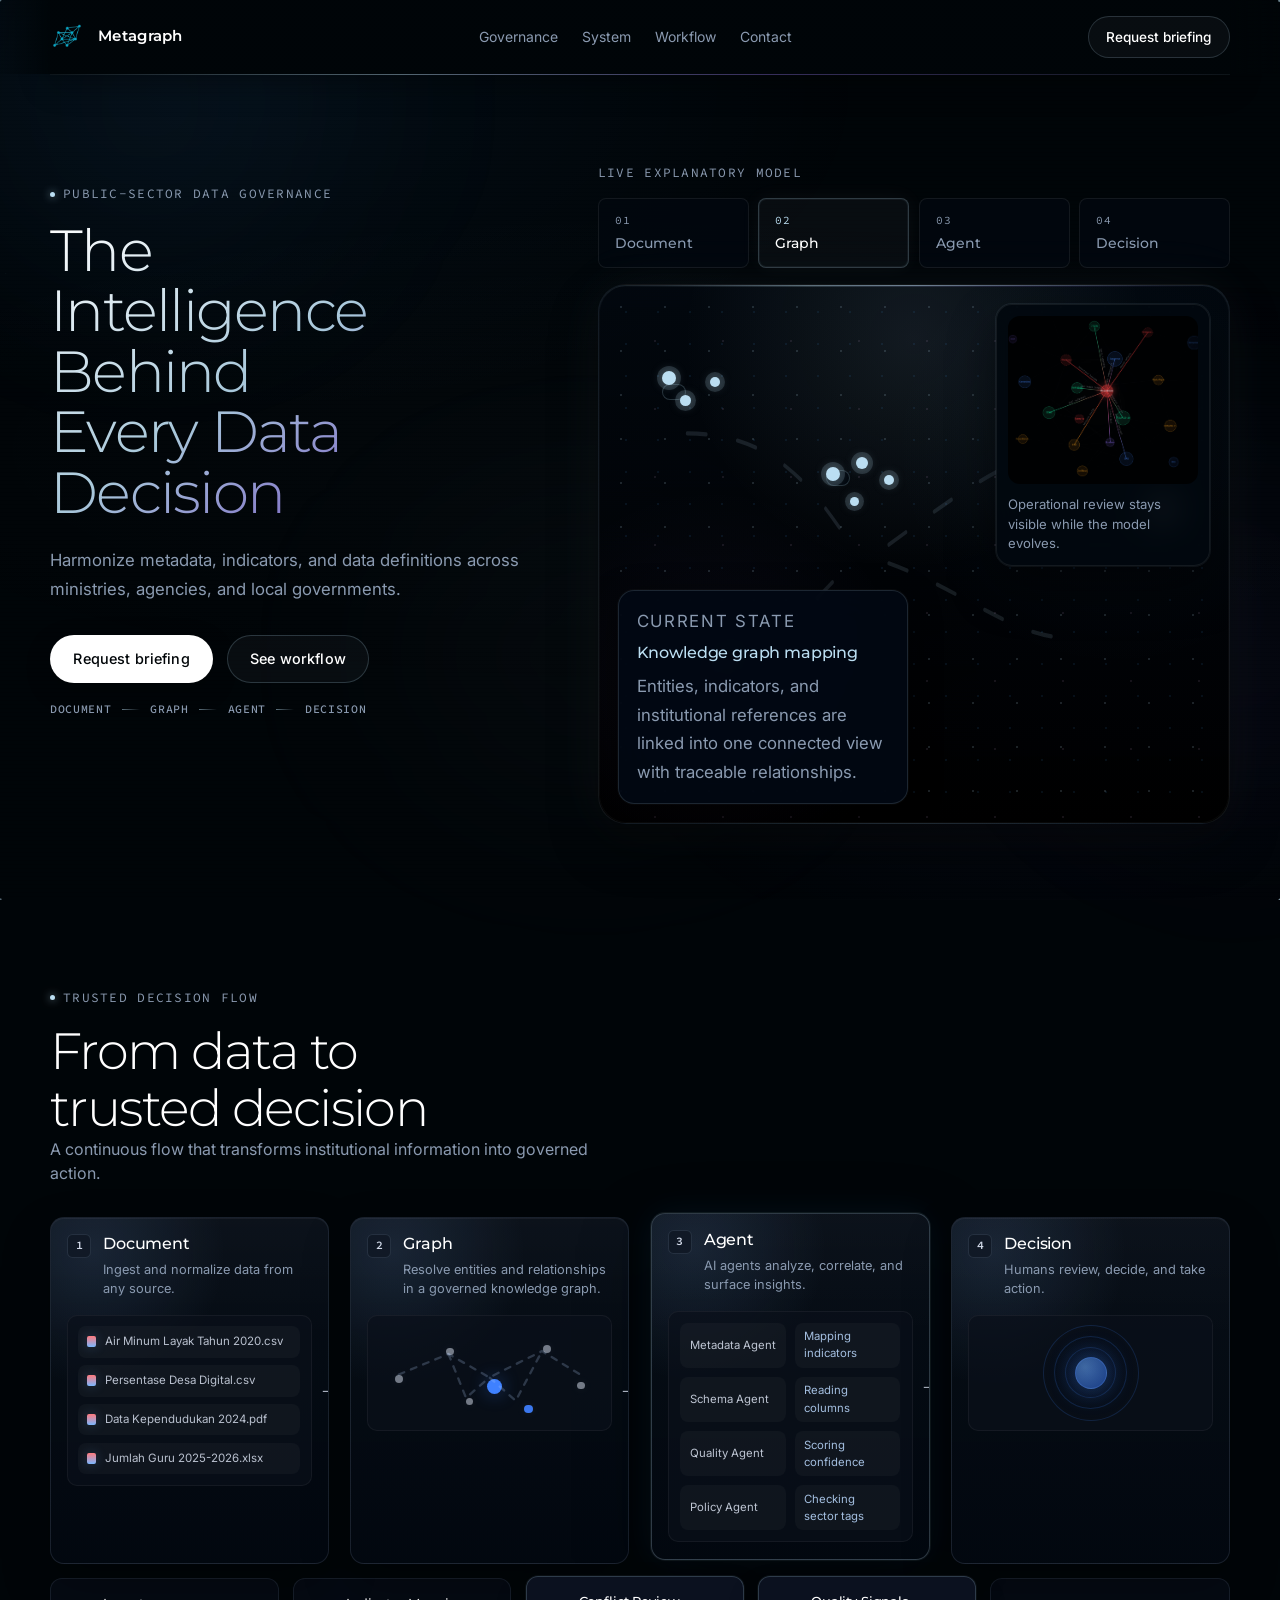
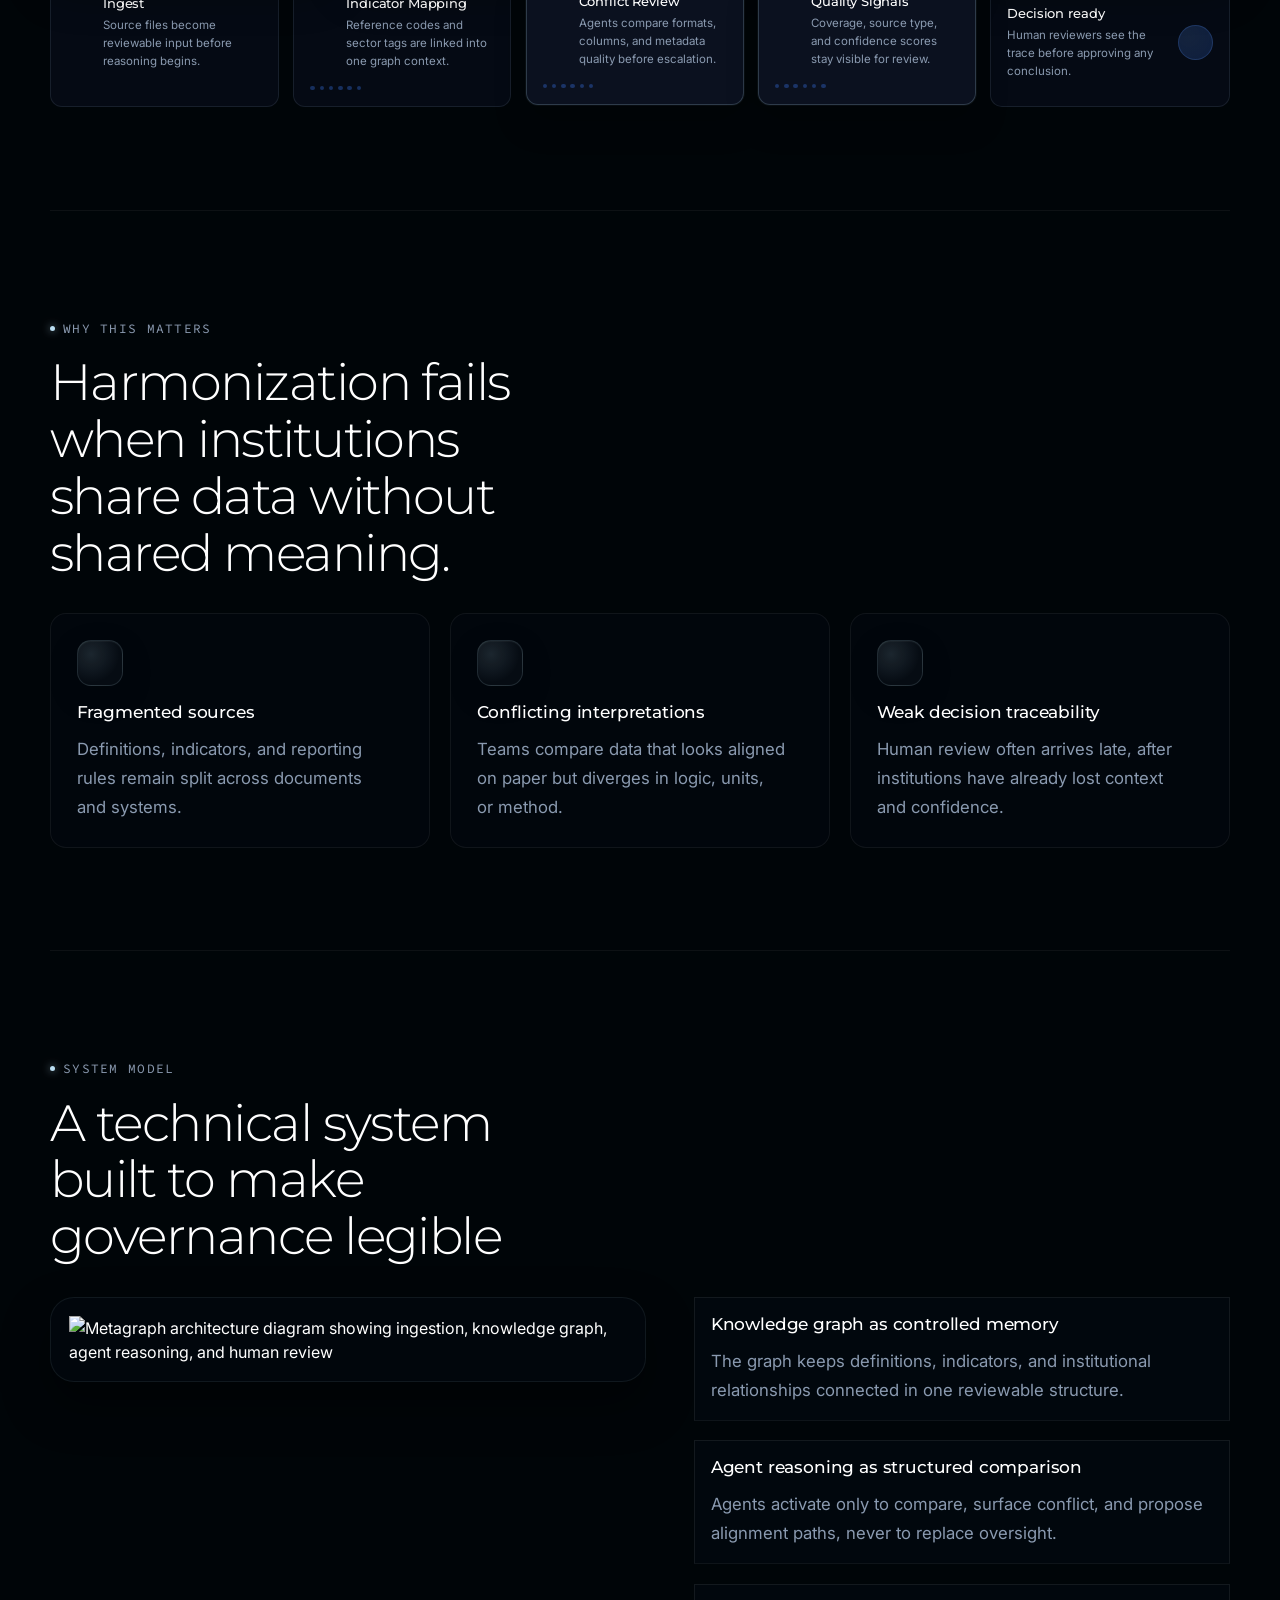
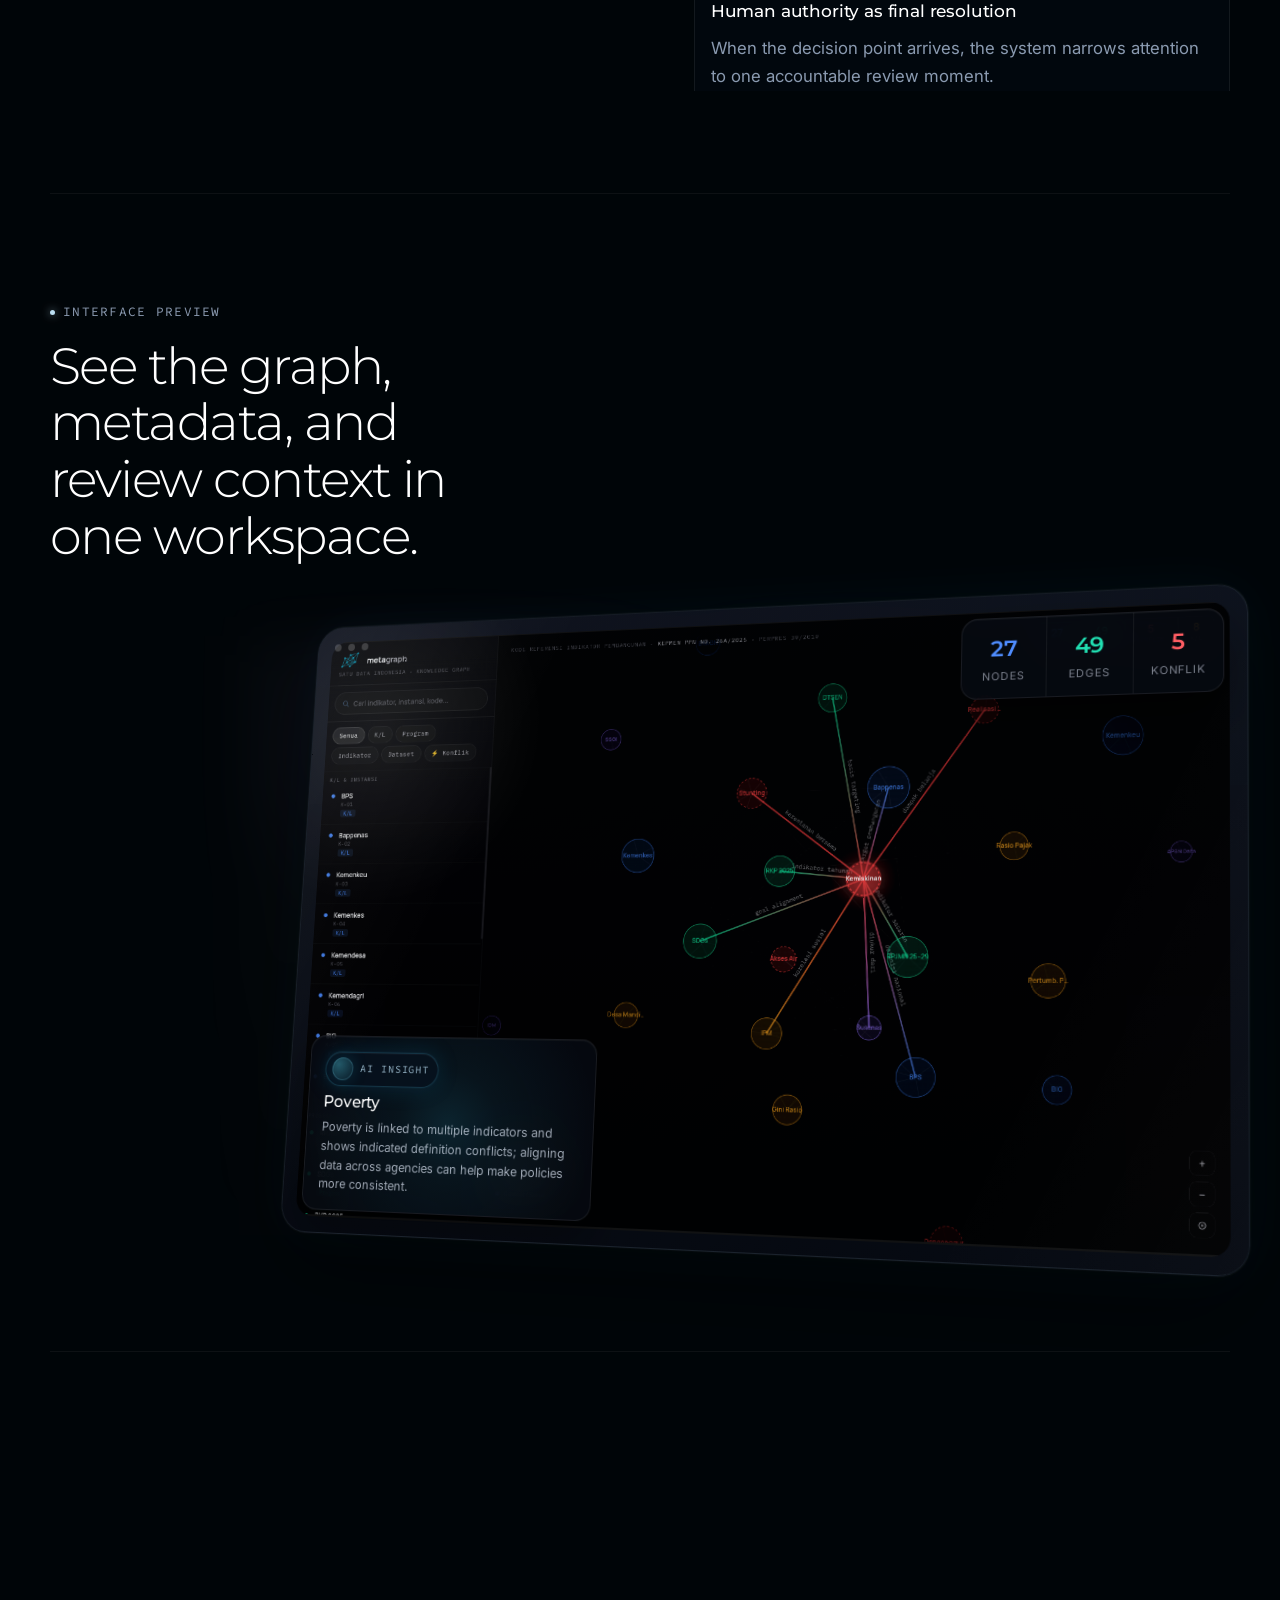
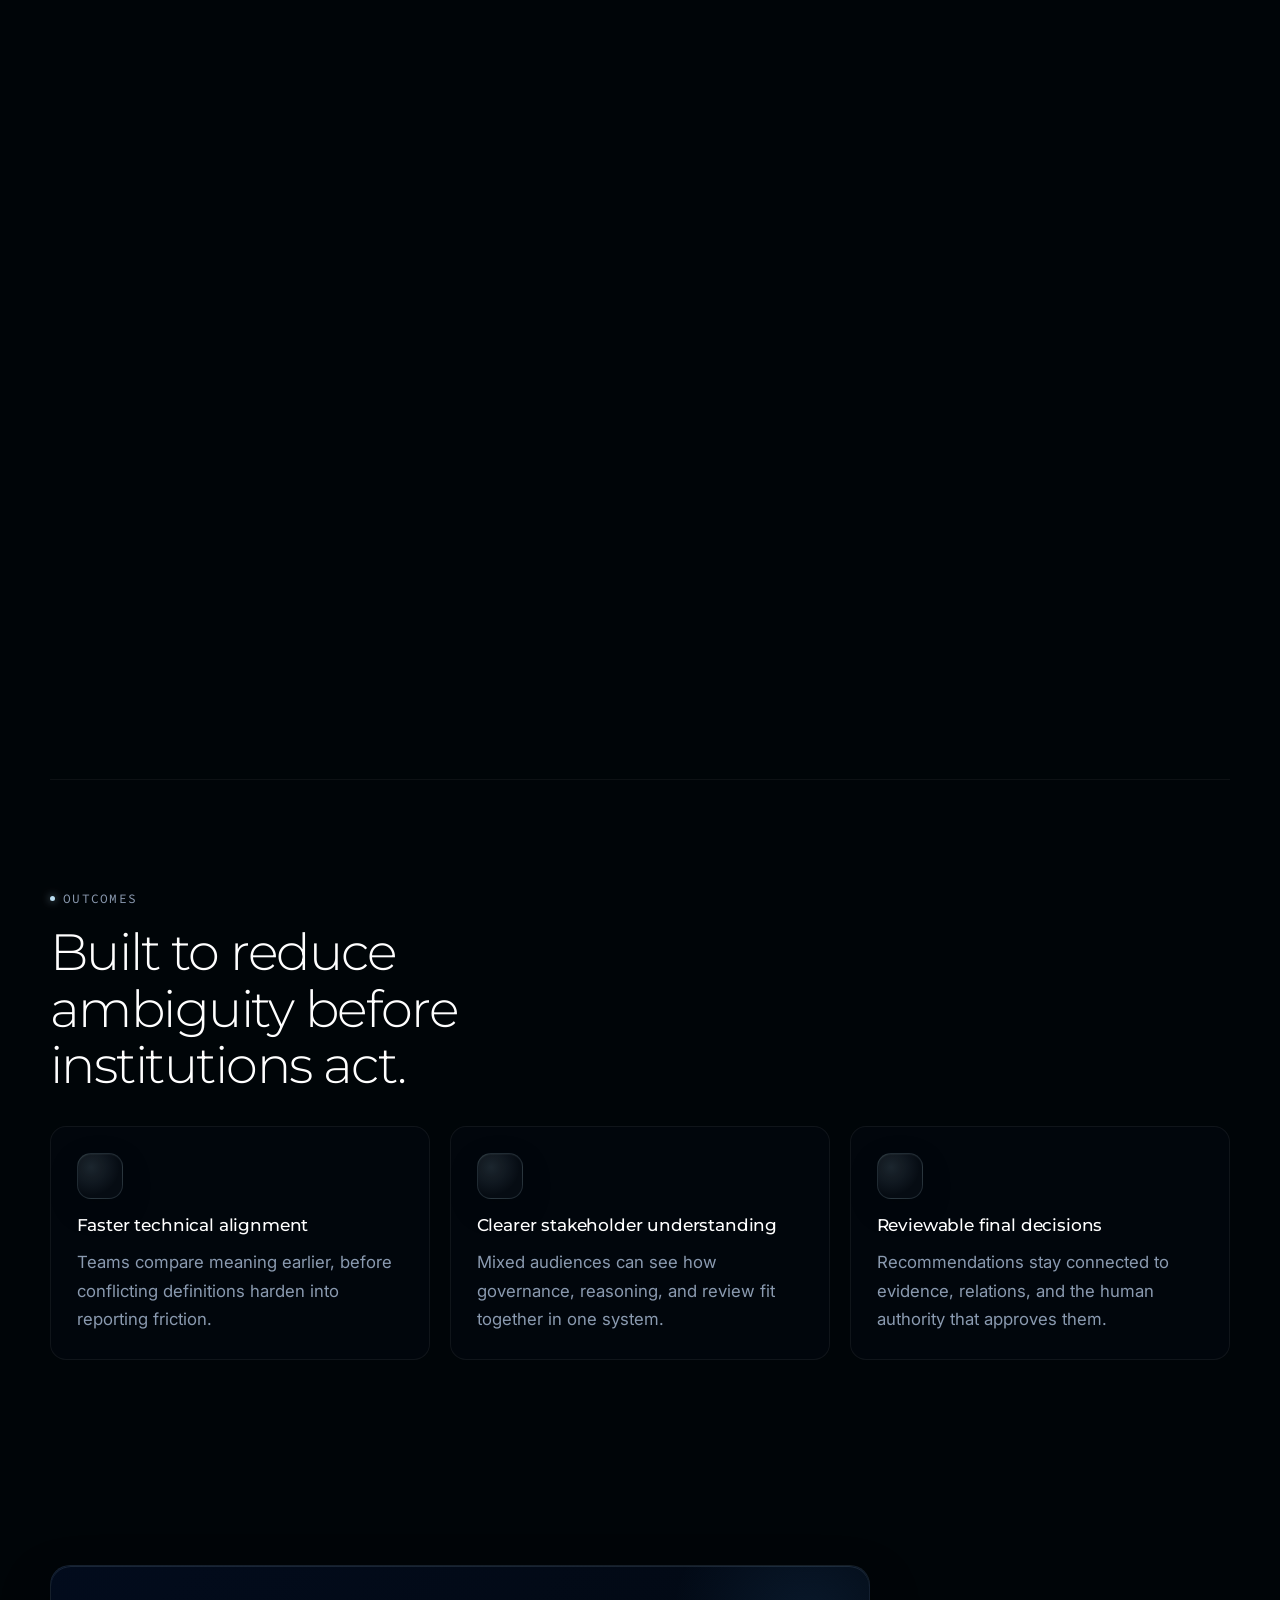
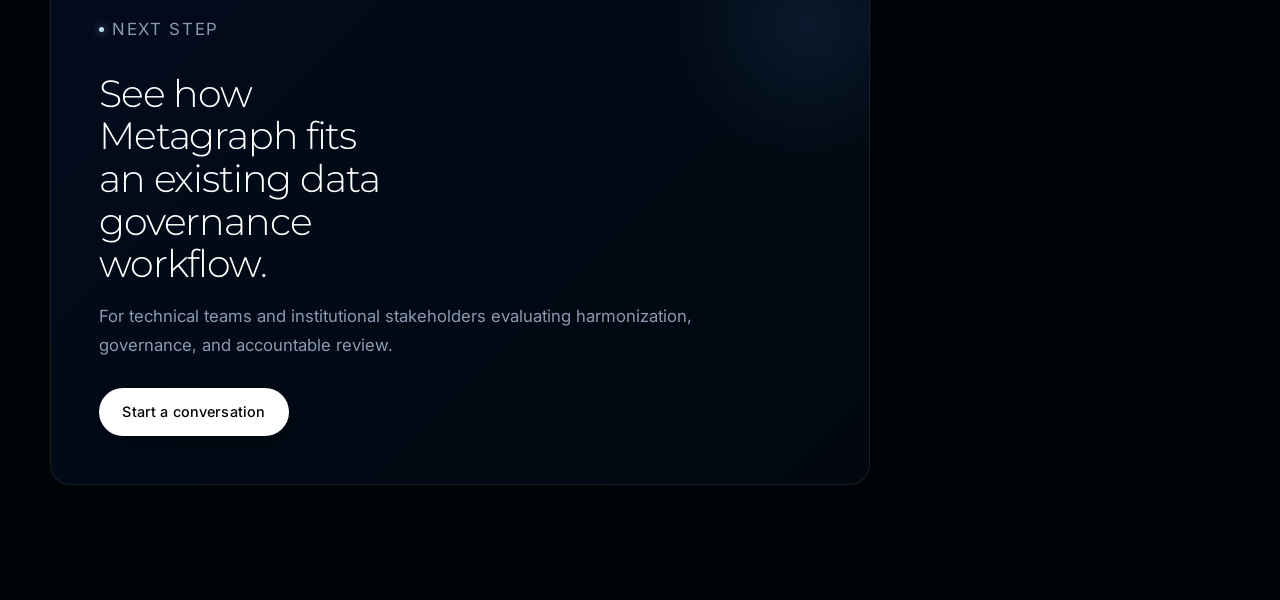
==== commit cf2f3379: "Refactor code structure for improved readability and maintainability" ====
--- a/index.html
+++ b/index.html
@@ -2,445 +2,807 @@
 <html lang="en">
   <head>
     <meta charset="utf-8" />
-    <meta name="viewport" content="width=device-width, initial-scale=1" />
-    <title>Metagraph | Data Harmonization Intelligence</title>
+    <meta name="viewport" content="width=device-width, initial-scale=1, viewport-fit=cover" />
+    <meta name="theme-color" content="#000000" />
+    <meta name="color-scheme" content="dark" />
+
+    <title>Metagraph — Data Governance for Public Institutions</title>
     <meta
       name="description"
-      content="AI-assisted platform for harmonizing metadata, indicators, and data definitions across public institutions."
+      content="Harmonize metadata, indicators, and data definitions across ministries, agencies, and local governments."
     />
-    <link rel="preconnect" href="https://fonts.googleapis.com" />
+    <meta name="application-name" content="Metagraph" />
+    <meta name="referrer" content="strict-origin-when-cross-origin" />
+
+    <link rel="preconnect" href="https://cdnjs.cloudflare.com" crossorigin />
+    <link rel="preconnect" href="https://fonts.googleapis.com" crossorigin />
     <link rel="preconnect" href="https://fonts.gstatic.com" crossorigin />
+
     <link
-      href="https://fonts.googleapis.com/css2?family=Inter:wght@400;500;600;700;800&display=swap"
+      href="https://fonts.googleapis.com/css2?family=Inter:wght@300;400;500;600;700&family=Montserrat:wght@300;400;500;600;700&family=Source+Code+Pro:wght@400;500&display=swap"
       rel="stylesheet"
     />
+
+    <meta property="og:type" content="website" />
+    <meta property="og:site_name" content="Metagraph" />
+    <meta property="og:title" content="Metagraph — Data Governance for Public Institutions" />
+    <meta
+      property="og:description"
+      content="Harmonize metadata, indicators, and data definitions across ministries, agencies, and local governments."
+    />
+    <meta property="og:url" content="https://metagraph.example.com/" />
+    <meta property="og:locale" content="en_US" />
+
+    <meta name="twitter:card" content="summary_large_image" />
+    <meta name="twitter:title" content="Metagraph — Data Governance for Public Institutions" />
+    <meta
+      name="twitter:description"
+      content="Harmonize metadata, indicators, and data definitions across ministries, agencies, and local governments."
+    />
+
+    <link rel="canonical" href="https://metagraph.example.com/" />
+    <link rel="icon" type="image/png" href="logo.png" />
+    <link rel="apple-touch-icon" href="logo.png" />
     <link rel="stylesheet" href="styles.css" />
+    <style>
+      /* Inline critical: ensure canvas and orbs load without FOUC */
+      #particle-canvas {
+        position: fixed;
+        inset: 0;
+        z-index: 0;
+        pointer-events: none;
+      }
+    </style>
+
+    <script type="importmap">
+      {
+        "imports": {
+          "gsap": "https://cdnjs.cloudflare.com/ajax/libs/gsap/3.12.5/gsap.min.js",
+          "three": "https://cdnjs.cloudflare.com/ajax/libs/three.js/r128/three.module.js"
+        }
+      }
+    </script>
 
     <script defer src="https://cdnjs.cloudflare.com/ajax/libs/gsap/3.12.5/gsap.min.js"></script>
-    <script
-      defer
-      src="https://cdnjs.cloudflare.com/ajax/libs/gsap/3.12.5/ScrollTrigger.min.js"
-    ></script>
     <script defer src="https://cdnjs.cloudflare.com/ajax/libs/three.js/r128/three.min.js"></script>
-    <script defer src="https://cdn.jsdelivr.net/npm/hls.js@latest"></script>
+    <script src="https://unpkg.com/lucide@latest"></script>
   </head>
   <body>
-    <canvas id="three-canvas" aria-hidden="true"></canvas>
-    <div class="noise" aria-hidden="true"></div>
-
+    <!-- Global Particle Canvas -->
+    <canvas id="particle-canvas" aria-hidden="true"></canvas>
+    <!-- Ambient Orbs -->
+    <div class="ambient-orb ambient-orb-1" aria-hidden="true"></div>
+    <div class="ambient-orb ambient-orb-2" aria-hidden="true"></div>
+    <div class="ambient-orb ambient-orb-3" aria-hidden="true"></div>
     <header class="site-header">
       <a class="brand" href="#top" aria-label="Metagraph home">
-        <span class="brand-mark"></span>
-        <span>Metagraph</span>
+        <img class="brand-mark" src="logo.png" alt="" aria-hidden="true" />
+        <span class="brand-name">Metagraph</span>
       </a>
       <nav class="nav-links" aria-label="Main navigation">
-        <a href="#gap">Gap</a>
-        <a href="#platform">Platform</a>
+        <a href="#governance">Governance</a>
+        <a href="#system">System</a>
         <a href="#workflow">Workflow</a>
-        <a href="#impact">Impact</a>
+        <a href="#contact">Contact</a>
       </nav>
-      <a class="nav-cta" href="#contact">Request demo</a>
+      <a class="nav-cta" href="#contact">Request briefing</a>
     </header>
 
     <main id="top">
       <section class="hero section">
-        <div class="hero-visual" aria-hidden="true">
-          <div class="data-arch">
-            <span></span>
-            <span></span>
-            <span></span>
-          </div>
-          <div class="hero-grid"></div>
-        </div>
-        <div class="hero-content reveal">
-          <p class="eyebrow"><span></span> AI-assisted data harmonization</p>
-          <h1>
-            <span>The Intelligence</span>
-            <span>Behind <em>Every Data</em></span>
-            <span><strong>Decision</strong></span>
-          </h1>
-          <p class="hero-copy">
+        <div class="hero-copy reveal">
+          <p class="eyebrow">Public-sector data governance</p>
+          <h1>The Intelligence Behind Every Data Decision</h1>
+          <p class="hero-lede">
             Harmonize metadata, indicators, and data definitions across ministries, agencies, and
             local governments.
           </p>
           <div class="hero-actions">
-            <a class="button button-primary" href="#platform">Explore platform</a>
+            <a class="button button-primary" href="#contact">Request briefing</a>
             <a class="button button-secondary" href="#workflow">See workflow</a>
           </div>
-          <div class="hero-showcase" aria-label="Metagraph platform preview">
-            <div class="hero-showcase-glow"></div>
-            <div class="hero-showcase-shell">
-              <img src="demo.png" alt="Metagraph platform dashboard preview" />
-            </div>
+          <div class="hero-rail" aria-label="Metagraph operating model">
+            <span>Document</span>
+            <span>Graph</span>
+            <span>Agent</span>
+            <span>Decision</span>
           </div>
+          <!-- <ul class="hero-notes" aria-label="Metagraph strengths">
+            <li>Knowledge graph as living system context</li>
+            <li>Agent reasoning that stays reviewable</li>
+            <li>Human decisions remain the final authority</li>
+          </ul> -->
+        </div>
+
+        <div class="hero-system reveal">
+          <div class="system-viewport">
+            <div class="system-heading">
+              <p class="system-kicker">Live explanatory model</p>
+              <!-- <h2>Data is alive, but controlled.</h2> -->
+            </div>
+
+            <div class="system-stage-rail" aria-label="Metagraph explanatory flow">
+              <button class="system-stage is-active" type="button" data-stage="document">
+                <span>01</span>
+                <strong>Document</strong>
+              </button>
+              <button class="system-stage" type="button" data-stage="graph">
+                <span>02</span>
+                <strong>Graph</strong>
+              </button>
+              <button class="system-stage" type="button" data-stage="agent">
+                <span>03</span>
+                <strong>Agent</strong>
+              </button>
+              <button class="system-stage" type="button" data-stage="decision">
+                <span>04</span>
+                <strong>Decision</strong>
+              </button>
+            </div>
+
+            <div class="system-canvas-wrap">
+              <canvas id="knowledge-graph" aria-hidden="true"></canvas>
+              <div class="system-noise" aria-hidden="true"></div>
+              <div class="system-fallback" id="system-fallback" aria-hidden="true">
+                <svg viewBox="0 0 100 58" class="fallback-lines" preserveAspectRatio="none">
+                  <path d="M14 16 C28 16, 34 22, 40 28" />
+                  <path d="M20 40 C30 38, 34 34, 40 30" />
+                  <path d="M46 28 C58 22, 66 18, 74 18" />
+                  <path d="M46 30 C58 33, 66 38, 74 38" />
+                  <path d="M78 28 C84 28, 88 28, 92 28" />
+                </svg>
+                <div
+                  class="fallback-cluster fallback-document is-active"
+                  data-fallback-stage="document"
+                >
+                  <span class="fallback-node doc-a"></span>
+                  <span class="fallback-node doc-b"></span>
+                  <span class="fallback-node doc-c"></span>
+                  <span class="fallback-tag"></span>
+                </div>
+                <div class="fallback-cluster fallback-graph" data-fallback-stage="graph">
+                  <span class="fallback-node graph-a"></span>
+                  <span class="fallback-node graph-b"></span>
+                  <span class="fallback-node graph-c"></span>
+                  <span class="fallback-node graph-d"></span>
+                  <span class="fallback-tag"></span>
+                </div>
+                <div class="fallback-cluster fallback-agent" data-fallback-stage="agent">
+                  <span class="fallback-node agent-a"></span>
+                  <span class="fallback-node agent-b"></span>
+                  <span class="fallback-node agent-c"></span>
+                  <span class="fallback-tag"></span>
+                </div>
+                <div class="fallback-cluster fallback-decision" data-fallback-stage="decision">
+                  <span class="fallback-node decision-a"></span>
+                  <span class="fallback-tag"></span>
+                </div>
+              </div>
+              <div class="graph-annotations" aria-hidden="true"></div>
+              <div class="system-focus-card">
+                <p class="system-focus-label">Current state</p>
+                <h3 id="system-state-title">Document intake</h3>
+                <p id="system-state-copy">
+                  Source material enters a governed context before any comparison, mapping, or
+                  reasoning begins.
+                </p>
+              </div>
+              <figure class="system-proof">
+                <img
+                  src="knowledge graph.png"
+                  alt="Metagraph workspace showing governance review and structured data alignment"
+                />
+                <figcaption>Operational review stays visible while the model evolves.</figcaption>
+              </figure>
+            </div>
+          </div>
         </div>
       </section>
 
-      <section class="section feature-bento">
-        <div class="section-copy reveal">
-          <p class="kicker">Core product features</p>
-          <h2>
-            One workspace for <strong>integration</strong>, <strong>reasoning</strong>, and review
-          </h2>
-          <p class="section-lede">
-            Metagraph combines automated data transformation, connector orchestration, knowledge
-            graph mapping, and multi-agent review in a single harmonization workflow.
+      <section class="section trust-flow reveal" id="flow">
+        <div class="section-heading trust-flow-heading">
+          <p class="kicker">Trusted decision flow</p>
+          <h2>From data to trusted decision</h2>
+          <p class="trust-flow-intro">
+            A continuous flow that transforms institutional information into governed action.
           </p>
         </div>
-        <div class="bento-grid reveal" aria-label="Metagraph feature showcase">
-          <article class="bento-card bento-card-wide bento-card-overlay">
-            <div class="bento-media">
-              <img
-                src="auto data transformation.png"
-                alt="Auto data transformation feature preview"
-              />
-            </div>
-            <div class="bento-copy">
-              <span class="bento-tag">01</span>
+
+        <div class="trust-flow-grid" aria-label="Governed decision flow">
+          <article class="trust-step is-active" data-flow-step="document" tabindex="0">
+            <div class="trust-step-head">
+              <span class="trust-step-number">1</span>
+              <div>
+                <h3>Document</h3>
+                <p>Ingest and normalize data from any source.</p>
+              </div>
+            </div>
+            <div class="trust-step-preview trust-step-preview-doc" aria-hidden="true">
+              <span><i></i>Air Minum Layak Tahun 2020.csv</span>
+              <span><i></i>Persentase Desa Digital.csv</span>
+              <span><i></i>Data Kependudukan 2024.pdf</span>
+              <span><i></i>Jumlah Guru 2025-2026.xlsx</span>
+            </div>
+          </article>
+
+          <article class="trust-step" data-flow-step="graph" tabindex="0">
+            <div class="trust-step-head">
+              <span class="trust-step-number">2</span>
+              <div>
+                <h3>Graph</h3>
+                <p>Resolve entities and relationships in a governed knowledge graph.</p>
+              </div>
+            </div>
+            <div class="trust-step-preview trust-step-preview-graph" aria-hidden="true">
+              <span class="graph-node node-a"></span>
+              <span class="graph-node node-b"></span>
+              <span class="graph-node node-c"></span>
+              <span class="graph-node node-d"></span>
+              <span class="graph-node node-e"></span>
+              <span class="graph-node node-f"></span>
+              <span class="graph-node node-g"></span>
+              <svg viewBox="0 0 160 78" role="presentation">
+                <path d="M18 40 L52 26 L80 42 L116 24 L142 40" />
+                <path d="M52 26 L64 56 L80 42 L98 58 L116 24" />
+              </svg>
+            </div>
+          </article>
+
+          <article class="trust-step" data-flow-step="agent" tabindex="0">
+            <div class="trust-step-head">
+              <span class="trust-step-number">3</span>
+              <div>
+                <h3>Agent</h3>
+                <p>AI agents analyze, correlate, and surface insights.</p>
+              </div>
+            </div>
+            <div class="trust-step-preview trust-step-preview-agent" aria-hidden="true">
+              <span>Metadata Agent</span>
+              <span>Mapping indicators</span>
+              <span>Schema Agent</span>
+              <span>Reading columns</span>
+              <span>Quality Agent</span>
+              <span>Scoring confidence</span>
+              <span>Policy Agent</span>
+              <span>Checking sector tags</span>
+            </div>
+          </article>
+
+          <article class="trust-step" data-flow-step="decision" tabindex="0">
+            <div class="trust-step-head">
+              <span class="trust-step-number">4</span>
+              <div>
+                <h3>Decision</h3>
+                <p>Humans review, decide, and take action.</p>
+              </div>
+            </div>
+            <div class="trust-step-preview trust-step-preview-decision" aria-hidden="true">
+              <div class="decision-rings">
+                <span></span>
+                <span></span>
+                <span></span>
+                <span class="decision-core">
+                  <i data-lucide="check" aria-hidden="true"></i>
+                </span>
+              </div>
+            </div>
+          </article>
+        </div>
+
+        <div class="trust-agent-strip" aria-label="Agent evaluation status">
+          <article class="trust-agent-card" data-flow-focus="document">
+            <span class="trust-agent-icon" aria-hidden="true">
+              <i data-lucide="scan" aria-hidden="true"></i>
+            </span>
+            <div>
+              <h3>Ingest</h3>
+              <p>Source files become reviewable input before reasoning begins.</p>
+            </div>
+          </article>
+
+          <article class="trust-agent-card" data-flow-focus="graph">
+            <span class="trust-agent-icon" aria-hidden="true">
+              <i data-lucide="git-branch" aria-hidden="true"></i>
+            </span>
+            <div>
+              <h3>Indicator Mapping</h3>
+              <p>Reference codes and sector tags are linked into one graph context.</p>
+            </div>
+            <div class="trust-agent-dots" aria-hidden="true">
+              <span></span><span></span><span></span><span></span><span></span><span></span>
+            </div>
+          </article>
+
+          <article class="trust-agent-card" data-flow-focus="agent">
+            <span class="trust-agent-icon" aria-hidden="true">
+              <i data-lucide="alert-triangle" aria-hidden="true"></i>
+            </span>
+            <div>
+              <h3>Conflict Review</h3>
+              <p>Agents compare formats, columns, and metadata quality before escalation.</p>
+            </div>
+            <div class="trust-agent-dots" aria-hidden="true">
+              <span></span><span></span><span></span><span></span><span></span><span></span>
+            </div>
+          </article>
+
+          <article class="trust-agent-card" data-flow-focus="agent">
+            <span class="trust-agent-icon" aria-hidden="true">
+              <i data-lucide="shield" aria-hidden="true"></i>
+            </span>
+            <div>
+              <h3>Quality Signals</h3>
+              <p>Coverage, source type, and confidence scores stay visible for review.</p>
+            </div>
+            <div class="trust-agent-dots" aria-hidden="true">
+              <span></span><span></span><span></span><span></span><span></span><span></span>
+            </div>
+          </article>
+
+          <article class="trust-agent-card trust-agent-card-summary" data-flow-focus="decision">
+            <div>
+              <h3>Decision ready</h3>
+              <p>Human reviewers see the trace before approving any conclusion.</p>
+            </div>
+            <span class="trust-summary-check" aria-hidden="true">
+              <i data-lucide="check-circle" aria-hidden="true"></i>
+            </span>
+          </article>
+        </div>
+      </section>
+
+      <section class="section intro reveal" id="governance">
+        <div class="section-heading">
+          <p class="kicker">Why this matters</p>
+          <h2>Harmonization fails when institutions share data without shared meaning.</h2>
+        </div>
+        <div class="governance-grid">
+          <article>
+            <span class="section-icon" aria-hidden="true">
+              <i data-lucide="file-text" aria-hidden="true"></i>
+            </span>
+            <h3>Fragmented sources</h3>
+            <p>
+              Definitions, indicators, and reporting rules remain split across documents and
+              systems.
+            </p>
+          </article>
+          <article>
+            <span class="section-icon" aria-hidden="true">
+              <i data-lucide="git-compare" aria-hidden="true"></i>
+            </span>
+            <h3>Conflicting interpretations</h3>
+            <p>
+              Teams compare data that looks aligned on paper but diverges in logic, units, or
+              method.
+            </p>
+          </article>
+          <article>
+            <span class="section-icon" aria-hidden="true">
+              <i data-lucide="clipboard-check" aria-hidden="true"></i>
+            </span>
+            <h3>Weak decision traceability</h3>
+            <p>
+              Human review often arrives late, after institutions have already lost context and
+              confidence.
+            </p>
+          </article>
+        </div>
+      </section>
+
+      <section class="section system" id="system">
+        <div class="section-heading reveal">
+          <p class="kicker">System model</p>
+          <h2>A technical system built to make governance legible</h2>
+        </div>
+        <div class="system-layout">
+          <figure class="diagram reveal">
+            <img
+              src="hexagonal architecture.png"
+              alt="Metagraph architecture diagram showing ingestion, knowledge graph, agent reasoning, and human review"
+            />
+          </figure>
+          <div class="system-points reveal">
+            <article>
+              <h3>Knowledge graph as controlled memory</h3>
+              <p>
+                The graph keeps definitions, indicators, and institutional relationships connected
+                in one reviewable structure.
+              </p>
+            </article>
+            <article>
+              <h3>Agent reasoning as structured comparison</h3>
+              <p>
+                Agents activate only to compare, surface conflict, and propose alignment paths,
+                never to replace oversight.
+              </p>
+            </article>
+            <article>
+              <h3>Human authority as final resolution</h3>
+              <p>
+                When the decision point arrives, the system narrows attention to one accountable
+                review moment.
+              </p>
+            </article>
+          </div>
+        </div>
+      </section>
+
+      <section class="section graph-showcase reveal" id="showcase">
+        <div class="section-heading graph-showcase-heading">
+          <p class="kicker">Interface preview</p>
+          <h2>See the graph, metadata, and review context in one workspace.</h2>
+        </div>
+
+        <div class="graph-showcase-shell">
+          <div class="graph-showcase-sidebar" aria-hidden="true">
+            <!-- <span class="graph-sidebar-pill is-active">Dashboard</span>
+            <span class="graph-sidebar-pill">Institutions</span>
+            <span class="graph-sidebar-pill">Indicators</span>
+            <span class="graph-sidebar-pill">Conflicts</span> -->
+          </div>
+
+          <figure class="graph-showcase-frame">
+            <div class="graph-showcase-topbar" aria-hidden="true">
+              <span class="graph-showcase-dot"></span>
+              <span class="graph-showcase-dot"></span>
+              <span class="graph-showcase-dot"></span>
+              <!-- <span class="graph-showcase-tab">Knowledge Graph Overview</span> -->
+            </div>
+
+            <div class="graph-showcase-overlay graph-showcase-overlay-metrics" aria-hidden="true">
+              <article>
+                <strong>27</strong>
+                <span>Nodes</span>
+              </article>
+              <article>
+                <strong>49</strong>
+                <span>Edges</span>
+              </article>
+              <article>
+                <strong>5</strong>
+                <span>Konflik</span>
+              </article>
+            </div>
+
+            <div class="graph-showcase-overlay graph-showcase-overlay-focus" aria-hidden="true">
+              <p class="graph-showcase-ai-label">
+                <span class="graph-showcase-ai-icon">
+                  <i data-lucide="sparkles" aria-hidden="true"></i>
+                </span>
+                <span>AI insight</span>
+              </p>
+              <h3 class="graph-showcase-ai-title">Poverty</h3>
+              <span class="graph-showcase-ai-copy">Poverty is linked to multiple indicators and shows indicated definition conflicts; aligning data across agencies can help make policies more consistent.</span>
+            </div>
+
+            <img
+              src="demo.png"
+              alt="Metagraph knowledge graph dashboard showing institutional nodes, relationships, and conflicts"
+            />
+          </figure>
+        </div>
+      </section>
+
+      <section class="section workflow" id="workflow">
+        <div class="section-heading reveal">
+          <p class="kicker">Workflow</p>
+          <h2>One Pipeline From Intake to Decision</h2>
+        </div>
+        <div class="bento-grid reveal">
+          <div
+            class="bento-card bento-card-feature bento-card-transform"
+            data-stage-target="document"
+          >
+            <div class="bento-image">
+              <img src="auto data transformation.png" alt="Auto Data Transformation" />
+            </div>
+            <div class="bento-content">
+              <span class="bento-number">01</span>
               <h3>Auto Data Transformation</h3>
               <p>
                 Normalize raw institutional data into harmonized structures with less manual prep.
               </p>
             </div>
-          </article>
-          <article class="bento-card bento-card-tall bento-card-stack">
-            <div class="bento-media">
-              <img
-                src="connector data integrator.png"
-                alt="Connector data integrator feature preview"
-              />
-            </div>
-            <div class="bento-copy">
-              <span class="bento-tag">02</span>
-              <h3>Connector Data Integrator</h3>
+          </div>
+          <div
+            class="bento-card bento-card-tall bento-card-connector"
+            data-stage-target="connector"
+          >
+            <div class="bento-image">
+              <img src="connector data integrator.png" alt="Connector Data Integrator" />
+            </div>
+            <div class="bento-content">
+              <span class="bento-number">02</span>
+              <h3>Source connectors</h3>
               <p>
                 Link spreadsheets, APIs, and operational systems into one governed ingestion layer.
               </p>
             </div>
-          </article>
-          <article class="bento-card bento-card-knowledge bento-card-overlay">
-            <div class="bento-media">
-              <img src="knowledge graph.png" alt="Knowledge graph feature preview" />
-            </div>
-            <div class="bento-copy">
-              <span class="bento-tag">03</span>
+          </div>
+          <div class="bento-card bento-card-graph" data-stage-target="graph">
+            <div class="bento-image">
+              <img src="knowledge graph.png" alt="Knowledge Graph" />
+            </div>
+            <div class="bento-content">
+              <span class="bento-number">03</span>
               <h3>Knowledge Graph</h3>
-              <p>Map entities, indicators, and definitions into a shared semantic backbone.</p>
-            </div>
-          </article>
-          <article class="bento-card bento-card-debate bento-card-overlay">
-            <div class="bento-media">
-              <img src="multi agent debate.png" alt="Multi agent debate feature preview" />
-            </div>
-            <div class="bento-copy">
-              <span class="bento-tag">04</span>
-              <h3>Multi Agent Debate</h3>
+              <p>Map datasets, indicators, and definitions into one connected review structure.</p>
+            </div>
+          </div>
+          <div class="bento-card bento-card-debate" data-stage-target="agent">
+            <div class="bento-image">
+              <img src="multi agent debate.png" alt="Multi Agent Debate" />
+            </div>
+            <div class="bento-content">
+              <span class="bento-number">04</span>
+              <h3>Multi Agent review</h3>
               <p>
-                Run parallel reasoning paths to surface conflicts, alternatives, and review-ready
-                recommendations.
+                Run parallel checks to surface conflicts, alternatives, and evidence for human
+                review.
               </p>
             </div>
-          </article>
+          </div>
         </div>
       </section>
 
-      <section class="section split" id="gap">
-        <div class="section-copy reveal">
-          <p class="kicker">The harmonization gap</p>
-          <h2 class="gap-title">
-            <span>The</span>
-            <strong>Harmonization Gap</strong>
-            <span>in Public Sector Data</span>
-          </h2>
-          <p class="section-lede">
-            The core issue is not a lack of data, but the absence of shared meaning behind it.
-            Public-sector data faces critical fragmentation challenges across institutions.
+      <section class="section outcomes reveal">
+        <div class="section-heading">
+          <p class="kicker">Outcomes</p>
+          <h2>Built to reduce ambiguity before institutions act.</h2>
+        </div>
+        <div class="outcomes-row">
+          <article>
+            <span class="section-icon" aria-hidden="true">
+              <i data-lucide="trending-up" aria-hidden="true"></i>
+            </span>
+            <h3>Faster technical alignment</h3>
+            <p>
+              Teams compare meaning earlier, before conflicting definitions harden into reporting
+              friction.
+            </p>
+          </article>
+          <article>
+            <span class="section-icon" aria-hidden="true">
+              <i data-lucide="layout-dashboard" aria-hidden="true"></i>
+            </span>
+            <h3>Clearer stakeholder understanding</h3>
+            <p>
+              Mixed audiences can see how governance, reasoning, and review fit together in one
+              system.
+            </p>
+          </article>
+          <article>
+            <span class="section-icon" aria-hidden="true">
+              <i data-lucide="shield-check" aria-hidden="true"></i>
+            </span>
+            <h3>Reviewable final decisions</h3>
+            <p>
+              Recommendations stay connected to evidence, relations, and the human authority that
+              approves them.
+            </p>
+          </article>
+        </div>
+      </section>
+
+      <section class="section final-cta" id="contact">
+        <div class="cta-panel reveal">
+          <p class="kicker">Next step</p>
+          <h2>See how Metagraph fits an existing data governance workflow.</h2>
+          <p>
+            For technical teams and institutional stakeholders evaluating harmonization, governance,
+            and accountable review.
           </p>
-        </div>
-        <div class="gap-grid reveal">
-          <article class="signal-card">
-            <div class="svg-icon">
-              <svg viewBox="0 0 24 24" aria-hidden="true">
-                <path d="M14.5 2H6a2 2 0 0 0-2 2v16a2 2 0 0 0 2 2h12a2 2 0 0 0 2-2V7.5L14.5 2Z" />
-                <path d="M14 2v6h6" />
-                <path d="M8 13h8M8 17h8M8 9h2" />
-              </svg>
-            </div>
-            <span class="card-index">01</span>
-            <h3>Fragmented Sources</h3>
-            <p>Metadata lives across documents, spreadsheets, reports, and legacy systems.</p>
-          </article>
-          <article class="signal-card">
-            <div class="svg-icon warning">
-              <svg viewBox="0 0 24 24" aria-hidden="true">
-                <path
-                  d="m21.73 18-8-14a2 2 0 0 0-3.46 0l-8 14A2 2 0 0 0 4 21h16a2 2 0 0 0 1.73-3Z"
-                />
-                <path d="M12 9v4M12 17h.01" />
-              </svg>
-            </div>
-            <span class="card-index">02</span>
-            <h3>Inconsistent Meaning</h3>
-            <p>Definitions, units, and methodologies vary between institutions.</p>
-          </article>
-          <article class="signal-card">
-            <div class="svg-icon cyan">
-              <svg viewBox="0 0 24 24" aria-hidden="true">
-                <path
-                  d="M14.7 6.3a1 1 0 0 0 0 1.4l1.6 1.6a1 1 0 0 0 1.4 0l3.7-3.8a6 6 0 0 1-7.9 8l-6.9 6.9a2.1 2.1 0 0 1-3-3l6.9-6.9a6 6 0 0 1 8-7.9l-3.8 3.7Z"
-                />
-              </svg>
-            </div>
-            <span class="card-index">03</span>
-            <h3>Manual Processes</h3>
-            <p>Harmonization requires slow, multi-layer coordination.</p>
-          </article>
-        </div>
-      </section>
-
-      <section class="section ai-limits">
-        <div class="section-copy centered reveal">
-          <p class="kicker">Rethinking Solutions</p>
-          <h2>Why Simple AI Is <strong>Not Enough</strong></h2>
-          <p class="section-lede">
-            Extraction, LLMs, and RAG help read data, but they are insufficient for true
-            harmonization across government institutions.
-          </p>
-        </div>
-        <div class="comparison-row reveal">
-          <article>
-            <div class="mini-icon">
-              <svg viewBox="0 0 24 24" aria-hidden="true">
-                <path d="M21 15v4a2 2 0 0 1-2 2H5a2 2 0 0 1-2-2v-4" />
-                <path d="m7 10 5 5 5-5" />
-                <path d="M12 15V3" />
-              </svg>
-            </div>
-            <h3>Extraction</h3>
-            <p>Captures data, but not relationships.</p>
-          </article>
-          <article>
-            <div class="mini-icon purple">
-              <svg viewBox="0 0 24 24" aria-hidden="true">
-                <path
-                  d="M9.5 2A2.5 2.5 0 0 1 12 4.5v15a2.5 2.5 0 0 1-5 .44 2.5 2.5 0 0 1-3-3.08 3 3 0 0 1-.3-5.58A2.5 2.5 0 0 1 5 7a2.5 2.5 0 0 1 2-3A2.5 2.5 0 0 1 9.5 2Z"
-                />
-                <path
-                  d="M14.5 2A2.5 2.5 0 0 0 12 4.5v15a2.5 2.5 0 0 0 5 .44 2.5 2.5 0 0 0 3-3.08 3 3 0 0 0 .3-5.58A2.5 2.5 0 0 0 19 7a2.5 2.5 0 0 0-2-3 2.5 2.5 0 0 0-2.5-2Z"
-                />
-              </svg>
-            </div>
-            <h3>LLM</h3>
-            <p>Explains data, but lacks consistency.</p>
-          </article>
-          <article>
-            <div class="mini-icon cyan">
-              <svg viewBox="0 0 24 24" aria-hidden="true">
-                <circle cx="11" cy="11" r="8" />
-                <path d="m21 21-4.35-4.35" />
-              </svg>
-            </div>
-            <h3>RAG</h3>
-            <p>Retrieves data, but does not resolve conflicts.</p>
-          </article>
-        </div>
-      </section>
-
-      <section class="section platform" id="platform">
-        <div class="platform-map reveal" aria-hidden="true">
-          <img
-            class="platform-map-image"
-            src="hexagonal architecture.png"
-            alt="Hexagonal architecture diagram"
-          />
-        </div>
-        <div class="platform-copy reveal">
-          <p class="kicker">Harmonization needs</p>
-          <h2>What Harmonization <strong>Actually Needs</strong></h2>
-          <p class="section-lede">
-            A system that builds context, reasons through conflicts, and supports accountable
-            decisions.
-          </p>
-          <div class="feature-list">
-            <article>
-              <div class="svg-icon small">
-                <svg viewBox="0 0 24 24" aria-hidden="true">
-                  <path d="M4 7h16M4 12h16M4 17h10" />
-                  <path d="M6 5v14" />
-                </svg>
-              </div>
-              <h3>Structured Extraction</h3>
-              <p>Turn documents into usable metadata.</p>
-            </article>
-            <article>
-              <div class="svg-icon small purple">
-                <svg viewBox="0 0 24 24" aria-hidden="true">
-                  <circle cx="6" cy="12" r="3" />
-                  <circle cx="18" cy="6" r="3" />
-                  <circle cx="18" cy="18" r="3" />
-                  <path d="m8.6 10.6 6.8-3.2M8.6 13.4l6.8 3.2" />
-                </svg>
-              </div>
-              <h3>Semantic Context</h3>
-              <p>Understand relationships between indicators and datasets.</p>
-            </article>
-            <article>
-              <div class="svg-icon small cyan">
-                <svg viewBox="0 0 24 24" aria-hidden="true">
-                  <path d="M12 3v18M3 12h18" />
-                  <path d="M6 6h4v4H6zM14 14h4v4h-4z" />
-                </svg>
-              </div>
-              <h3>Intelligent Reasoning</h3>
-              <p>Detect conflicts, overlaps, and inconsistencies.</p>
-            </article>
-            <article>
-              <div class="svg-icon small green">
-                <svg viewBox="0 0 24 24" aria-hidden="true">
-                  <path
-                    d="M16 4h2a2 2 0 0 1 2 2v14a2 2 0 0 1-2 2H6a2 2 0 0 1-2-2V6a2 2 0 0 1 2-2h2"
-                  />
-                  <path d="M8 2h8v4H8z" />
-                  <path d="m9 14 2 2 4-4" />
-                </svg>
-              </div>
-              <h3>Human Validation</h3>
-              <p>Keep decisions auditable and accountable.</p>
-            </article>
-          </div>
-        </div>
-      </section>
-
-      <section class="section workflow" id="workflow">
-        <div class="section-copy reveal">
-          <p class="kicker">Proposed solution</p>
-          <h2>From <strong>Documents</strong> to <strong>Decisions</strong></h2>
-          <p class="section-lede">
-            Metagraph integrates extraction, knowledge structure, reasoning, and human validation in
-            one workflow.
-          </p>
-        </div>
-        <ol class="timeline reveal">
-          <li>
-            <span>01</span>
-            <p>Connect documents and data sources</p>
-          </li>
-          <li>
-            <span>02</span>
-            <p>Extract metadata automatically</p>
-          </li>
-          <li>
-            <span>03</span>
-            <p>Detect differences across institutions</p>
-          </li>
-          <li>
-            <span>04</span>
-            <p>Generate alignment recommendations</p>
-          </li>
-          <li>
-            <span>05</span>
-            <p>Validate through human review</p>
-          </li>
-        </ol>
-      </section>
-
-      <section class="section integration">
-        <div class="integration-panel reveal">
-          <div class="video-shell" aria-hidden="true">
-            <video
-              id="bg-video"
-              class="bg-video"
-              autoplay
-              muted
-              loop
-              playsinline
-              preload="metadata"
-            ></video>
-            <div class="video-overlay"></div>
-          </div>
-          <div class="integration-copy">
-            <p class="kicker">Designed for integration</p>
-            <h2>
-              <span><strong>Modular Architecture</strong></span>
-              <span>for Existing Public</span>
-              <span>Data Ecosystems</span>
-            </h2>
-            <p class="section-lede">
-              Separate core logic from external systems, so institutions can connect without
-              replacing existing infrastructure.
-            </p>
-            <p class="integration-note">No need to replace existing systems.</p>
-          </div>
-          <ul class="check-list" aria-label="Integration capabilities">
-            <li>Connect to existing databases, APIs, and documents</li>
-            <li>Extend with custom scripts or connectors</li>
-            <li>Adapt to different institutional workflows</li>
-          </ul>
-        </div>
-      </section>
-
-      <section class="section impact" id="impact">
-        <div class="section-copy centered reveal">
-          <p class="kicker">Expected impact</p>
-          <h2>Expected <strong>Impact</strong></h2>
-          <p class="section-lede">
-            Accelerating harmonization, improving metadata consistency, and strengthening decision
-            accountability.
-          </p>
-        </div>
-        <div class="impact-grid reveal">
-          <article>
-            <div class="svg-icon amber">
-              <svg viewBox="0 0 24 24" aria-hidden="true">
-                <path d="M13 2 3 14h9l-1 8 10-12h-9l1-8Z" />
-              </svg>
-            </div>
-            <h3>Faster Review</h3>
-            <p>Reduce manual effort in comparing metadata.</p>
-          </article>
-          <article>
-            <div class="svg-icon warning">
-              <svg viewBox="0 0 24 24" aria-hidden="true">
-                <circle cx="12" cy="12" r="10" />
-                <circle cx="12" cy="12" r="5" />
-                <circle cx="12" cy="12" r="1" />
-              </svg>
-            </div>
-            <h3>Consistent Definitions</h3>
-            <p>Align indicators across institutions.</p>
-          </article>
-          <article>
-            <div class="svg-icon purple">
-              <svg viewBox="0 0 24 24" aria-hidden="true">
-                <path d="M10 13a5 5 0 0 0 7.5.5l3-3a5 5 0 0 0-7-7L12 5" />
-                <path d="M14 11a5 5 0 0 0-7.5-.5l-3 3a5 5 0 0 0 7 7L12 19" />
-              </svg>
-            </div>
-            <h3>Interoperability Ready</h3>
-            <p>Prepare data for cross-system integration.</p>
-          </article>
-          <article>
-            <div class="svg-icon cyan">
-              <svg viewBox="0 0 24 24" aria-hidden="true">
-                <path d="M9 11 12 14 22 4" />
-                <path d="M21 12v7a2 2 0 0 1-2 2H5a2 2 0 0 1-2-2V5a2 2 0 0 1 2-2h11" />
-              </svg>
-            </div>
-            <h3>Accountable Decisions</h3>
-            <p>Every step is traceable and auditable.</p>
-          </article>
-        </div>
-      </section>
-
-      <section class="section final-cta" id="contact">
-        <div class="reveal is-visible">
-          <p class="kicker">Align data. Strengthen decisions.</p>
-          <h2>Give every institution a <strong>shared language</strong> for data.</h2>
-          <a class="button button-primary" href="mailto:wahyuikbal777@gmail.com">Start a conversation</a>
+          <a class="button button-primary" href="mailto:wahyuikbal777@gmail.com"
+            >Start a conversation</a
+          >
         </div>
       </section>
     </main>
 
     <script defer src="script.js"></script>
+    <script>
+      // Particle Engine — global background
+      (function () {
+        function initParticles() {
+          const canvas = document.getElementById("particle-canvas");
+          if (!canvas) return;
+          const ctx = canvas.getContext("2d");
+          let W = window.innerWidth,
+            H = window.innerHeight;
+          let raf;
+
+          function resize() {
+            W = canvas.width = window.innerWidth;
+            H = canvas.height = window.innerHeight;
+          }
+          resize();
+          window.addEventListener("resize", resize, { passive: true });
+
+          // Particle configs
+          const PARTICLE_COUNT = 120;
+          const NEBULA_COUNT = 6;
+
+          // Nebula blobs (large glowing circles)
+          const nebulae = Array.from({ length: NEBULA_COUNT }, (_, i) => ({
+            x: Math.random() * W,
+            y: Math.random() * H,
+            r: 150 + Math.random() * 300,
+            vx: (Math.random() - 0.5) * 0.12,
+            vy: (Math.random() - 0.5) * 0.08,
+            hue: [200, 220, 260, 280, 190, 240][i % 6],
+            alpha: 0.018 + Math.random() * 0.022,
+            seed: Math.random() * Math.PI * 2,
+          }));
+
+          // Star particles
+          const particles = Array.from({ length: PARTICLE_COUNT }, () => ({
+            x: Math.random() * W,
+            y: Math.random() * H,
+            r: 0.3 + Math.random() * 1.2,
+            vx: (Math.random() - 0.5) * 0.15,
+            vy: -0.05 - Math.random() * 0.2,
+            alpha: 0.15 + Math.random() * 0.65,
+            twinkle: Math.random() * Math.PI * 2,
+            twinkleSpeed: 0.015 + Math.random() * 0.03,
+            color:
+              Math.random() > 0.7
+                ? `hsl(${200 + Math.random() * 60}, 80%, 80%)`
+                : Math.random() > 0.5
+                  ? `hsl(${260 + Math.random() * 40}, 70%, 75%)`
+                  : "#ffffff",
+          }));
+
+          // Connected constellation particles (fewer, larger, with lines)
+          const CONST_COUNT = 30;
+          const constellations = Array.from({ length: CONST_COUNT }, () => ({
+            x: Math.random() * W,
+            y: Math.random() * H,
+            vx: (Math.random() - 0.5) * 0.1,
+            vy: (Math.random() - 0.5) * 0.1,
+            r: 0.8 + Math.random() * 1.4,
+            alpha: 0.2 + Math.random() * 0.4,
+            seed: Math.random() * Math.PI * 2,
+          }));
+
+          // Meteor streaks
+          const meteors = [];
+          function spawnMeteor() {
+            if (meteors.length < 2 && Math.random() < 0.003) {
+              meteors.push({
+                x: Math.random() * W * 0.8,
+                y: -10,
+                len: 60 + Math.random() * 80,
+                speed: 3 + Math.random() * 4,
+                alpha: 0.6 + Math.random() * 0.4,
+                angle: Math.PI / 4 + (Math.random() - 0.5) * 0.3,
+              });
+            }
+          }
+
+          let t = 0;
+          function draw() {
+            ctx.clearRect(0, 0, W, H);
+            t += 0.008;
+
+            // Draw nebulae
+            nebulae.forEach((n) => {
+              n.x += n.vx + Math.sin(t * 0.3 + n.seed) * 0.08;
+              n.y += n.vy + Math.cos(t * 0.22 + n.seed) * 0.06;
+              if (n.x < -n.r) n.x = W + n.r;
+              if (n.x > W + n.r) n.x = -n.r;
+              if (n.y < -n.r) n.y = H + n.r;
+              if (n.y > H + n.r) n.y = -n.r;
+              const grad = ctx.createRadialGradient(n.x, n.y, 0, n.x, n.y, n.r);
+              grad.addColorStop(0, `hsla(${n.hue}, 70%, 65%, ${n.alpha})`);
+              grad.addColorStop(1, "transparent");
+              ctx.beginPath();
+              ctx.arc(n.x, n.y, n.r, 0, Math.PI * 2);
+              ctx.fillStyle = grad;
+              ctx.fill();
+            });
+
+            // Draw constellation connections
+            for (let i = 0; i < constellations.length; i++) {
+              const a = constellations[i];
+              a.x += a.vx;
+              a.y += a.vy;
+              if (a.x < 0) a.x = W;
+              if (a.x > W) a.x = 0;
+              if (a.y < 0) a.y = H;
+              if (a.y > H) a.y = 0;
+
+              for (let j = i + 1; j < constellations.length; j++) {
+                const b = constellations[j];
+                const dx = a.x - b.x,
+                  dy = a.y - b.y;
+                const dist = Math.sqrt(dx * dx + dy * dy);
+                if (dist < 160) {
+                  const lineAlpha = (1 - dist / 160) * 0.06;
+                  ctx.beginPath();
+                  ctx.moveTo(a.x, a.y);
+                  ctx.lineTo(b.x, b.y);
+                  ctx.strokeStyle = `rgba(187, 222, 242, ${lineAlpha})`;
+                  ctx.lineWidth = 0.5;
+                  ctx.stroke();
+                }
+              }
+
+              // Draw constellation node
+              const pulse = 0.7 + 0.3 * Math.sin(t * 1.5 + a.seed);
+              ctx.beginPath();
+              ctx.arc(a.x, a.y, a.r * pulse, 0, Math.PI * 2);
+              ctx.fillStyle = `rgba(187, 222, 242, ${a.alpha * pulse})`;
+              ctx.fill();
+            }
+
+            // Draw star particles
+            particles.forEach((p) => {
+              p.x += p.vx;
+              p.y += p.vy;
+              p.twinkle += p.twinkleSpeed;
+              if (p.y < -5) {
+                p.y = H + 5;
+                p.x = Math.random() * W;
+              }
+              if (p.x < -5) p.x = W + 5;
+              if (p.x > W + 5) p.x = -5;
+              const tw = 0.5 + 0.5 * Math.sin(p.twinkle);
+              const a = p.alpha * tw;
+              ctx.beginPath();
+              ctx.arc(p.x, p.y, p.r, 0, Math.PI * 2);
+              ctx.fillStyle = p.color
+                .replace(")", `, ${a})`)
+                .replace("rgb", "rgba")
+                .replace("hsl", "hsla");
+              // simpler approach:
+              ctx.globalAlpha = a;
+              ctx.fillStyle = p.color;
+              ctx.fill();
+              ctx.globalAlpha = 1;
+            });
+
+            // Meteors
+            spawnMeteor();
+            for (let i = meteors.length - 1; i >= 0; i--) {
+              const m = meteors[i];
+              m.x += Math.cos(m.angle) * m.speed;
+              m.y += Math.sin(m.angle) * m.speed;
+              m.alpha -= 0.012;
+              if (m.alpha <= 0 || m.x > W || m.y > H) {
+                meteors.splice(i, 1);
+                continue;
+              }
+              const tx = m.x - Math.cos(m.angle) * m.len;
+              const ty = m.y - Math.sin(m.angle) * m.len;
+              const grad = ctx.createLinearGradient(tx, ty, m.x, m.y);
+              grad.addColorStop(0, "transparent");
+              grad.addColorStop(1, `rgba(187, 222, 242, ${m.alpha})`);
+              ctx.beginPath();
+              ctx.moveTo(tx, ty);
+              ctx.lineTo(m.x, m.y);
+              ctx.strokeStyle = grad;
+              ctx.lineWidth = 1.5;
+              ctx.stroke();
+            }
+
+            raf = requestAnimationFrame(draw);
+          }
+
+          draw();
+
+          window.addEventListener("beforeunload", () => {
+            cancelAnimationFrame(raf);
+            window.removeEventListener("resize", resize);
+          });
+        }
+
+        if (document.readyState === "loading") {
+          document.addEventListener("DOMContentLoaded", initParticles);
+        } else {
+          initParticles();
+        }
+      })();
+    </script>
   </body>
 </html>
--- a/styles.css
+++ b/styles.css
@@ -1,1717 +1,2354 @@
+/* ========================================
+   Metagraph — Enhanced Scale Style
+   Deep Space Command Center Aesthetic
+   ======================================== */
+
 :root {
-  --bg-primary: #05070b;
-  --bg-secondary: #0b1220;
-  --surface: rgba(15, 23, 42, 0.64);
-  --surface-soft: rgba(255, 255, 255, 0.035);
-  --line: rgba(255, 255, 255, 0.1);
-  --line-strong: rgba(34, 211, 238, 0.38);
-  --text: #ffffff;
-  --text-secondary: #94a3b8;
-  --text-muted: #64748b;
-  --cyan: #22d3ee;
-  --blue: #3b82f6;
-  --purple: #a855f7;
-  --pink: #ec4899;
-  --gradient: linear-gradient(90deg, #22d3ee, #3b82f6, #a855f7, #ec4899);
-  --container: 1200px;
+  --color-deep-space: #000508;
+  --color-ghost-white: #ffffff;
+  --color-iron-slate: #8a9ab0;
+  --color-halo-pale: #e8f0ff;
+  --color-shadow-tint: #020a12;
+  --color-subtle-gray: #e5e5e5;
+  --color-iridescent-glow: #bbdef2;
+  --color-spectrum-flare: #d1aad7;
+  --color-vivid-crimson: #ff6467;
+  --color-goldenrod: #ffd600;
+  --color-emerald-green: #72ce7b;
+  --color-accent-blue: #4ca8ff;
+  --color-accent-violet: #9b6fff;
+
+  --font-inter: 'Inter', ui-sans-serif, system-ui, -apple-system, sans-serif;
+  --font-aeonik: 'Montserrat', ui-sans-serif, system-ui, sans-serif;
+  --font-geist: 'Source Code Pro', ui-monospace, SFMono-Regular, Menlo, monospace;
+
+  --container: 1180px;
+  --space-3: 0.75rem;
+  --space-4: 1rem;
+  --space-5: 1.25rem;
+  --space-6: 1.5rem;
+  --space-8: 2rem;
+  --space-12: 3rem;
+  --space-18: clamp(4.5rem, 8vw, 7rem);
+
   --radius-sm: 8px;
-  --radius-md: 12px;
-  --section: 120px;
-}
-
-* {
-  box-sizing: border-box;
-}
+  --radius-md: 16px;
+  --radius-lg: 24px;
+
+  --shadow: 0 22px 48px rgba(0, 0, 0, 0.45);
+  --shadow-glow: 0 0 60px rgba(187, 222, 242, 0.06);
+
+  --ease-out-expo: cubic-bezier(0.16, 1, 0.3, 1);
+  --ease-out-quart: cubic-bezier(0.25, 1, 0.5, 1);
+}
+
+/* ---- Reset & Base ---- */
+*, *::before, *::after { box-sizing: border-box; }
 
 html {
-  background: var(--bg-primary);
   scroll-behavior: smooth;
+  background: var(--color-deep-space);
 }
 
 body {
   margin: 0;
-  min-height: 100vh;
+  color: var(--color-ghost-white);
+  background: var(--color-deep-space);
+  font-family: var(--font-inter);
+  font-weight: 400;
+  font-size: 16px;
+  line-height: 1.5;
+  text-rendering: optimizeLegibility;
+  -webkit-font-smoothing: antialiased;
+  -moz-osx-font-smoothing: grayscale;
+  overflow-x: hidden;
+}
+
+a { color: inherit; text-decoration: none; }
+img { display: block; width: 100%; height: auto; }
+p, h1, h2, h3, ul, ol, figure { margin: 0; }
+
+.section-icon {
+  display: inline-flex;
+  align-items: center;
+  justify-content: center;
+  width: 2.9rem;
+  height: 2.9rem;
+  margin-bottom: 1rem;
+  border: 1px solid rgba(187, 222, 242, 0.14);
+  border-radius: 14px;
   background:
-    radial-gradient(circle at 50% 12%, rgba(34, 211, 238, 0.14), transparent 30rem),
-    radial-gradient(circle at 85% 38%, rgba(168, 85, 247, 0.11), transparent 24rem),
-    linear-gradient(180deg, #05070b 0%, #08101d 45%, #05070b 100%);
-  color: var(--text);
-  font-family:
-    Inter,
-    ui-sans-serif,
-    system-ui,
-    -apple-system,
-    BlinkMacSystemFont,
-    "Segoe UI",
-    sans-serif;
-  letter-spacing: 0;
-  overflow-x: hidden;
-}
-
-body::before {
+    radial-gradient(circle at 30% 30%, rgba(187, 222, 242, 0.12), transparent 65%),
+    rgba(187, 222, 242, 0.03);
+  box-shadow:
+    inset 0 1px 0 rgba(255, 255, 255, 0.04),
+    0 10px 30px rgba(0, 0, 0, 0.18);
+}
+
+.section-icon svg,
+.section-icon i[data-lucide] {
+  width: 1.3rem;
+  height: 1.3rem;
+  fill: none;
+  stroke: var(--color-iridescent-glow);
+  stroke-width: 1.7;
+  stroke-linecap: round;
+  stroke-linejoin: round;
+}
+
+/* ---- Lucide Icons ---- */
+i[data-lucide] {
+  display: inline-flex;
+  align-items: center;
+  justify-content: center;
+  width: 1.3rem;
+  height: 1.3rem;
+  fill: none;
+  stroke: var(--color-iridescent-glow);
+  stroke-width: 1.7;
+  stroke-linecap: round;
+  stroke-linejoin: round;
+}
+
+.trust-agent-icon i[data-lucide],
+.trust-summary-check i[data-lucide],
+.decision-core i[data-lucide] {
+  width: 1.3rem;
+  height: 1.3rem;
+  stroke: currentColor;
+}
+
+/* ---- Global Particle Canvas ---- */
+#particle-canvas {
   position: fixed;
   inset: 0;
   z-index: 0;
   pointer-events: none;
-  content: "";
-  background-image:
-    linear-gradient(rgba(255, 255, 255, 0.04) 1px, transparent 1px),
-    linear-gradient(90deg, rgba(255, 255, 255, 0.04) 1px, transparent 1px);
-  background-size: 56px 56px;
-  mask-image: linear-gradient(to bottom, rgba(0, 0, 0, 0.8), transparent 82%);
-}
-
-a {
-  color: inherit;
-  text-decoration: none;
-}
-
-p,
-h1,
-h2,
-h3 {
-  margin: 0;
-}
-
-#three-canvas {
+  width: 100%;
+  height: 100%;
+  opacity: 0.7;
+}
+
+/* ---- Global Background Effects ---- */
+body::before {
+  content: "";
+  position: fixed;
+  inset: 0;
+  z-index: 0;
+  background:
+    radial-gradient(ellipse 80% 60% at 20% 10%, rgba(76, 168, 255, 0.055) 0%, transparent 60%),
+    radial-gradient(ellipse 60% 50% at 80% 80%, rgba(155, 111, 255, 0.045) 0%, transparent 55%),
+    radial-gradient(ellipse 100% 40% at 50% 50%, rgba(187, 222, 242, 0.02) 0%, transparent 70%);
+  pointer-events: none;
+}
+
+/* Subtle scanlines */
+body::after {
+  content: "";
   position: fixed;
   inset: 0;
   z-index: 1;
+  background-image: repeating-linear-gradient(
+    0deg,
+    transparent,
+    transparent 3px,
+    rgba(0, 0, 0, 0.03) 3px,
+    rgba(0, 0, 0, 0.03) 4px
+  );
+  pointer-events: none;
+}
+
+/* ---- Ambient Floating Orbs ---- */
+.ambient-orb {
+  position: fixed;
+  border-radius: 50%;
+  pointer-events: none;
+  z-index: 0;
+  filter: blur(80px);
+}
+
+.ambient-orb-1 {
+  width: 700px;
+  height: 500px;
+  top: -150px;
+  left: -200px;
+  background: radial-gradient(circle, rgba(76, 168, 255, 0.05) 0%, transparent 70%);
+  animation: orbFloat1 16s ease-in-out infinite;
+}
+
+.ambient-orb-2 {
+  width: 600px;
+  height: 600px;
+  top: 35%;
+  right: -250px;
+  background: radial-gradient(circle, rgba(155, 111, 255, 0.04) 0%, transparent 70%);
+  animation: orbFloat2 20s ease-in-out infinite;
+}
+
+.ambient-orb-3 {
+  width: 800px;
+  height: 400px;
+  bottom: 5%;
+  left: 15%;
+  background: radial-gradient(circle, rgba(187, 222, 242, 0.03) 0%, transparent 70%);
+  animation: orbFloat3 24s ease-in-out infinite;
+}
+
+@keyframes orbFloat1 {
+  0%, 100% { transform: translate(0, 0) scale(1); }
+  40% { transform: translate(40px, -30px) scale(1.08); }
+  70% { transform: translate(-20px, 20px) scale(0.96); }
+}
+@keyframes orbFloat2 {
+  0%, 100% { transform: translate(0, 0) scale(1); }
+  35% { transform: translate(-30px, 25px) scale(1.06); }
+  65% { transform: translate(20px, -15px) scale(0.94); }
+}
+@keyframes orbFloat3 {
+  0%, 100% { transform: translate(0, 0) scale(1); }
+  50% { transform: translate(25px, -20px) scale(1.04); }
+}
+
+/* ---- Layout ---- */
+.site-header,
+.section {
+  position: relative;
+  z-index: 10;
+  width: min(calc(100% - 40px), var(--container));
+  margin: 0 auto;
+}
+
+/* ---- Header ---- */
+.site-header {
+  position: sticky;
+  top: 0;
+  z-index: 100;
+  display: flex;
+  align-items: center;
+  justify-content: space-between;
+  gap: var(--space-4);
+  padding: 1rem 0;
+  background: rgba(0, 5, 8, 0.88);
+  backdrop-filter: blur(20px) saturate(160%);
+  border-bottom: 1px solid rgba(187, 222, 242, 0.07);
+  box-shadow: 0 8px 32px rgba(0, 0, 0, 0.3);
+}
+
+.site-header::after {
+  content: "";
+  position: absolute;
+  bottom: -1px;
+  left: 0;
+  right: 0;
+  height: 1px;
+  background: linear-gradient(90deg, transparent 0%, rgba(187, 222, 242, 0.4) 30%, rgba(155, 111, 255, 0.3) 60%, transparent 100%);
+  animation: headerGlow 5s ease-in-out infinite;
+}
+
+.site-header::before {
+  content: "";
+  position: absolute;
+  top: 0;
+  bottom: 0;
+  left: -56px;
+  right: -56px;
+  pointer-events: none;
+  background:
+    linear-gradient(90deg, rgba(0, 5, 8, 0) 0%, rgba(0, 5, 8, 0.88) 56px, rgba(0, 5, 8, 0.88) calc(100% - 56px), rgba(0, 5, 8, 0) 100%);
+  z-index: -1;
+}
+
+@keyframes headerGlow {
+  0%, 100% { opacity: 0.35; }
+  50% { opacity: 0.9; }
+}
+
+.brand, .nav-links, .hero-actions {
+  display: flex;
+  align-items: center;
+}
+
+.brand {
+  gap: var(--space-3);
+  font-family: var(--font-aeonik);
+  font-size: 0.95rem;
+  font-weight: 600;
+  letter-spacing: 0.02em;
+  color: var(--color-ghost-white);
+}
+
+.brand-mark {
+  width: 36px;
+  height: auto;
+  display: block;
+  object-fit: contain;
+}
+
+.nav-links {
+  gap: var(--space-6);
+  color: var(--color-iron-slate);
+  font-family: var(--font-inter);
+  font-size: 0.875rem;
+  font-weight: 400;
+}
+
+.nav-links a,
+.nav-cta,
+.button,
+.system-stage {
+  transition:
+    color 180ms ease,
+    background-color 180ms ease,
+    border-color 180ms ease,
+    transform 180ms var(--ease-out-quart),
+    box-shadow 180ms ease;
+}
+
+.nav-links a:hover,
+.nav-links a:focus-visible { color: var(--color-ghost-white); }
+
+.nav-cta, .button { border-radius: 999px; }
+
+.nav-cta {
+  padding: 0.6rem 1.1rem;
+  border: 1px solid rgba(187, 222, 242, 0.18);
+  background: rgba(187, 222, 242, 0.04);
+  font-family: var(--font-inter);
+  font-size: 0.85rem;
+  font-weight: 500;
+  color: var(--color-ghost-white);
+}
+
+.nav-cta:hover {
+  border-color: rgba(187, 222, 242, 0.45);
+  background: rgba(187, 222, 242, 0.08);
+  box-shadow: 0 0 20px rgba(187, 222, 242, 0.1);
+}
+
+/* ---- Sections ---- */
+.section { padding: var(--space-18) 0; }
+
+/* ---- Hero ---- */
+.hero {
+  display: grid;
+  grid-template-columns: 1fr;
+  gap: clamp(2rem, 4vw, 3rem);
+  align-items: start;
+  padding-top: clamp(2.5rem, 6vw, 4.5rem);
+}
+
+.hero-copy, .section-heading, .system-points, .cta-panel { max-width: 70ch; }
+.hero-copy { max-width: 62ch; }
+
+.eyebrow,
+.kicker,
+.system-kicker,
+.system-focus-label {
+  display: inline-flex;
+  align-items: center;
+  gap: 0.5rem;
+  color: var(--color-iron-slate);
+  font-family: var(--font-geist);
+  font-size: 0.8rem;
+  font-weight: 400;
+  letter-spacing: 0.1em;
+  text-transform: uppercase;
+}
+
+.eyebrow::before, .kicker::before {
+  content: "";
+  display: inline-block;
+  width: 5px;
+  height: 5px;
+  border-radius: 50%;
+  background: var(--color-iridescent-glow);
+  box-shadow: 0 0 8px rgba(187, 222, 242, 0.7);
+  flex-shrink: 0;
+  animation: dotPulse 2.5s ease-in-out infinite;
+}
+
+@keyframes dotPulse {
+  0%, 100% { box-shadow: 0 0 6px rgba(187, 222, 242, 0.6); }
+  50% { box-shadow: 0 0 12px rgba(187, 222, 242, 1), 0 0 20px rgba(187, 222, 242, 0.4); }
+}
+
+.eyebrow, .kicker { margin-bottom: var(--space-4); }
+
+h1, h2 {
+  font-family: var(--font-aeonik);
+  font-weight: 300;
+  letter-spacing: -0.03em;
+  text-wrap: balance;
+  color: var(--color-ghost-white);
+}
+
+h1 {
+  max-width: 11ch;
+  font-size: clamp(2.4rem, 5.5vw, 4.2rem);
+  line-height: 1.05;
+  background: linear-gradient(145deg, #ffffff 0%, rgba(187, 222, 242, 0.9) 55%, rgba(155, 111, 255, 0.75) 100%);
+  -webkit-background-clip: text;
+  -webkit-text-fill-color: transparent;
+  background-clip: text;
+}
+
+h2 {
+  max-width: 16ch;
+  font-size: clamp(2rem, 4vw, 3.35rem);
+  line-height: 1.11;
+}
+
+h3 {
+  font-family: var(--font-aeonik);
+  font-size: 1.05rem;
+  font-weight: 500;
+  letter-spacing: -0.01em;
+  line-height: 1.3;
+  color: var(--color-ghost-white);
+}
+
+.hero-lede,
+.governance-grid p,
+.system-points p,
+.workflow-list p,
+.outcomes-row p,
+.cta-panel p,
+.system-focus-card p {
+  color: var(--color-iron-slate);
+  font-family: var(--font-inter);
+  font-size: 1.05rem;
+  line-height: 1.7;
+  text-wrap: pretty;
+}
+
+.hero-lede { max-width: 58ch; margin-top: 1.5rem; }
+
+.hero-actions { gap: 0.85rem; margin-top: var(--space-8); }
+
+.hero-rail {
+  display: inline-flex;
+  flex-wrap: wrap;
+  gap: 0.65rem;
+  margin-top: 1.1rem;
+  color: var(--color-iron-slate);
+  font-family: var(--font-geist);
+  font-size: 0.72rem;
+  font-weight: 500;
+  letter-spacing: 0.06em;
+  text-transform: uppercase;
+}
+
+.hero-rail span { display: inline-flex; align-items: center; gap: 0.65rem; }
+.hero-rail span:not(:last-child)::after {
+  content: "";
+  width: 18px;
+  height: 1px;
+  background: linear-gradient(90deg, rgba(187, 222, 242, 0.5), transparent);
+}
+
+.button {
+  display: inline-flex;
+  justify-content: center;
+  align-items: center;
+  min-height: 48px;
+  padding: 0 1.4rem;
+  border: 1px solid transparent;
+  font-family: var(--font-inter);
+  font-size: 0.9rem;
+  font-weight: 500;
+  letter-spacing: 0.01em;
+}
+
+.button-primary {
+  background: var(--color-ghost-white);
+  color: var(--color-deep-space);
+  box-shadow: 0 8px 24px rgba(0, 0, 0, 0.3);
+}
+
+.button-primary:hover, .button-primary:focus-visible {
+  background: var(--color-subtle-gray);
+  color: var(--color-deep-space);
+  transform: translateY(-2px);
+  box-shadow: 0 0 30px rgba(255, 255, 255, 0.15), 0 16px 40px rgba(0, 0, 0, 0.4);
+}
+
+.button-secondary {
+  border-color: rgba(187, 222, 242, 0.2);
+  background: rgba(187, 222, 242, 0.04);
+  color: var(--color-ghost-white);
+}
+
+.button-secondary:hover, .button-secondary:focus-visible {
+  border-color: rgba(187, 222, 242, 0.45);
+  background: rgba(187, 222, 242, 0.08);
+  transform: translateY(-2px);
+  box-shadow: 0 0 20px rgba(187, 222, 242, 0.1);
+}
+
+.hero-notes {
+  display: grid;
+  gap: var(--space-3);
+  margin-top: var(--space-8);
+  padding: 0;
+  list-style: none;
+}
+
+.hero-notes li,
+.workflow-list li,
+.governance-grid article,
+.system-points article,
+.outcomes-row article,
+.cta-panel,
+.system-focus-card,
+.system-proof,
+.system-stage {
+  border: 1px solid rgba(255, 255, 255, 0.07);
+  background: rgba(2, 8, 15, 0.92);
+}
+
+.hero-notes li {
+  position: relative;
+  padding: 0.85rem 1rem 0.85rem 1.3rem;
+  border-radius: var(--radius-sm);
+  font-family: var(--font-inter);
+  font-size: 0.93rem;
+  font-weight: 500;
+  color: var(--color-halo-pale);
+  overflow: hidden;
+}
+
+.hero-notes li::before {
+  content: "";
+  position: absolute;
+  left: 0;
+  top: 0;
+  bottom: 0;
+  width: 2px;
+  background: linear-gradient(180deg, var(--color-iridescent-glow), var(--color-spectrum-flare));
+  border-radius: 0 2px 2px 0;
+}
+
+.hero-notes li::after {
+  content: "";
+  position: absolute;
+  inset: 0;
+  background: linear-gradient(90deg, rgba(187, 222, 242, 0.04) 0%, transparent 50%);
+  pointer-events: none;
+}
+
+.hero-system { width: 100%; }
+
+.system-viewport {
+  display: grid;
+  gap: var(--space-5);
+  width: 100%;
+}
+
+.system-heading { display: grid; gap: 0.65rem; }
+.system-heading h2 {
+  max-width: 12ch;
+  font-size: clamp(1.8rem, 3vw, 2.7rem);
+}
+
+.system-stage-rail {
+  display: grid;
+  grid-template-columns: repeat(4, minmax(0, 1fr));
+  gap: 0.6rem;
+}
+
+.system-stage {
+  display: grid;
+  gap: 0.45rem;
+  padding: 0.9rem 1rem;
+  border-radius: var(--radius-sm);
+  color: var(--color-iron-slate);
+  cursor: pointer;
+  text-align: left;
+  font-family: var(--font-inter);
+  background: rgba(2, 8, 15, 0.85);
+}
+
+.system-stage span {
+  color: var(--color-iron-slate);
+  font-family: var(--font-geist);
+  font-size: 0.7rem;
+  font-weight: 400;
+  letter-spacing: 0.083em;
+}
+
+.system-stage strong {
+  font-family: var(--font-aeonik);
+  font-size: 0.9rem;
+  font-weight: 500;
+}
+
+.system-stage:hover,
+.system-stage:focus-visible,
+.system-stage.is-active {
+  border-color: rgba(187, 222, 242, 0.22);
+  color: var(--color-ghost-white);
+  background: rgba(187, 222, 242, 0.04);
+  box-shadow: inset 0 0 0 1px rgba(187, 222, 242, 0.06), 0 0 20px rgba(187, 222, 242, 0.05);
+}
+
+.system-stage.is-active span { color: var(--color-iridescent-glow); }
+
+/* ---- Canvas Wrap ---- */
+.system-canvas-wrap {
+  position: relative;
+  display: block;
+  min-height: 520px;
+  border: 1px solid rgba(187, 222, 242, 0.09);
+  border-radius: calc(var(--radius-lg) + 4px);
+  background:
+    radial-gradient(circle at 50% 10%, rgba(187, 222, 242, 0.09), transparent 40%),
+    radial-gradient(circle at 18% 74%, rgba(155, 111, 255, 0.05), transparent 30%),
+    radial-gradient(circle at 82% 30%, rgba(76, 168, 255, 0.04), transparent 35%),
+    linear-gradient(180deg, rgba(2, 8, 15, 0.9), rgba(0, 0, 0, 0.95));
+  box-shadow: var(--shadow), var(--shadow-glow), inset 0 1px 0 rgba(187, 222, 242, 0.08);
+  overflow: hidden;
+}
+
+/* Top glow edge */
+.system-canvas-wrap::before {
+  content: "";
+  position: absolute;
+  top: 0;
+  left: 10%;
+  right: 10%;
+  height: 1px;
+  background: linear-gradient(90deg, transparent, rgba(187, 222, 242, 0.4), transparent);
+  animation: canvasTopGlow 4s ease-in-out infinite;
+  z-index: 10;
+  pointer-events: none;
+}
+
+@keyframes canvasTopGlow {
+  0%, 100% { opacity: 0.4; }
+  50% { opacity: 1; }
+}
+
+.system-canvas-wrap::after {
+  content: "";
+  position: absolute;
+  inset: 0;
+  border-radius: inherit;
+  box-shadow: inset 0 0 0 1px rgba(255, 255, 255, 0.03);
+  pointer-events: none;
+  z-index: 10;
+}
+
+#knowledge-graph {
+  position: absolute;
+  inset: 0;
+  z-index: 1;
+  display: block;
   width: 100%;
   height: 100%;
-  pointer-events: none;
-}
-
-#three-canvas {
-  opacity: 0.42;
-}
-
-.noise {
-  position: fixed;
+}
+
+.system-fallback,
+.graph-annotations,
+.system-focus-card,
+.system-proof { z-index: 3; }
+
+.system-fallback {
+  position: absolute;
+  inset: 0;
+  z-index: 2;
+}
+
+/* ---- System Noise ---- */
+.system-noise {
+  position: absolute;
   inset: 0;
   z-index: 2;
   pointer-events: none;
-  opacity: 0.08;
-  background-image: url("data:image/svg+xml,%3Csvg viewBox='0 0 180 180' xmlns='http://www.w3.org/2000/svg'%3E%3Cfilter id='n'%3E%3CfeTurbulence type='fractalNoise' baseFrequency='.9' numOctaves='3' stitchTiles='stitch'/%3E%3C/filter%3E%3Crect width='100%25' height='100%25' filter='url(%23n)' opacity='.35'/%3E%3C/svg%3E");
-}
-
-main {
-  position: relative;
-  z-index: 3;
-}
-
-main::before,
-main::after {
-  position: absolute;
-  top: 100vh;
-  bottom: 0;
-  left: 50%;
-  z-index: 0;
-  width: 100vw;
-  transform: translateX(-50%);
-  pointer-events: none;
-  content: "";
-}
-
-main::before {
-  background:
-    radial-gradient(
-      ellipse at 50% 180px,
-      rgba(5, 7, 11, 0.18),
-      rgba(5, 7, 11, 0.84) 34%,
-      rgba(5, 7, 11, 0.96) 100%
-    ),
-    linear-gradient(
-      180deg,
-      transparent 0,
-      rgba(5, 7, 11, 0.12) 90px,
-      rgba(5, 7, 11, 0.68) 240px,
-      rgba(0, 0, 0, 0.92) 520px,
-      rgba(0, 0, 0, 0.94) 100%
-    );
-  mask-image: linear-gradient(
-    180deg,
-    transparent 0,
-    rgba(0, 0, 0, 0.08) 48px,
-    rgba(0, 0, 0, 0.48) 150px,
-    #000 320px
-  );
-}
-
-main::after {
-  opacity: 0.42;
+  overflow: hidden;
+}
+
+/* Static dot grid texture */
+.system-noise::before {
+  content: "";
+  position: absolute;
+  inset: 0;
   background-image:
-    radial-gradient(circle, rgba(34, 211, 238, 0.2) 0 1px, transparent 1.4px),
-    radial-gradient(circle, rgba(255, 255, 255, 0.12) 0 0.7px, transparent 1.2px),
-    url("data:image/svg+xml,%3Csvg viewBox='0 0 220 220' xmlns='http://www.w3.org/2000/svg'%3E%3Cfilter id='g'%3E%3CfeTurbulence type='fractalNoise' baseFrequency='0.78' numOctaves='4' stitchTiles='stitch'/%3E%3C/filter%3E%3Crect width='100%25' height='100%25' filter='url(%23g)' opacity='0.32'/%3E%3C/svg%3E");
-  background-position:
-    0 0,
-    14px 18px,
-    0 0;
-  background-size:
-    28px 28px,
-    56px 56px,
-    220px 220px;
-  mix-blend-mode: screen;
-  mask-image: linear-gradient(180deg, transparent 0, rgba(0, 0, 0, 0.18) 120px, #000 320px);
-}
-
-.site-header {
-  position: fixed;
-  top: 0;
+    radial-gradient(circle, rgba(187, 222, 242, 0.26) 0 1.2px, transparent 1.5px),
+    radial-gradient(circle, rgba(209, 170, 215, 0.18) 0 1px, transparent 1.4px),
+    radial-gradient(circle, rgba(76, 168, 255, 0.15) 0 0.8px, transparent 1.2px);
+  background-size: 44px 44px, 68px 68px, 32px 32px;
+  background-position: 0 0, 22px 22px, 11px 11px;
+  opacity: 0.6;
+  animation: noiseShift 20s linear infinite;
+}
+
+@keyframes noiseShift {
+  0% { background-position: 0 0, 22px 22px, 11px 11px; }
+  100% { background-position: 44px 44px, 90px 90px, 43px 43px; }
+}
+
+/* Scanning line */
+.system-noise::after {
+  content: "";
+  position: absolute;
   left: 0;
   right: 0;
-  z-index: 10;
+  height: 2px;
+  background: linear-gradient(90deg, transparent, rgba(187, 222, 242, 0.35), rgba(155, 111, 255, 0.2), transparent);
+  animation: scanLine 5s linear infinite;
+  opacity: 0.55;
+}
+
+@keyframes scanLine {
+  0% { top: -2px; opacity: 0; }
+  5% { opacity: 0.55; }
+  90% { opacity: 0.45; }
+  100% { top: 100%; opacity: 0; }
+}
+
+/* ---- Fallback ---- */
+.fallback-lines {
+  position: absolute;
+  inset: 0;
+  width: 100%;
+  height: 100%;
+}
+
+.fallback-lines path {
+  fill: none;
+  stroke: rgba(187, 222, 242, 0.42);
+  stroke-width: 0.45;
+  stroke-linecap: round;
+  stroke-dasharray: 3 5;
+  opacity: 0.28;
+}
+
+.fallback-cluster {
+  position: absolute;
+  color: var(--color-iron-slate);
+  transition: transform 260ms var(--ease-out-quart), opacity 260ms ease, color 260ms ease;
+}
+.fallback-cluster.is-active { color: var(--color-ghost-white); }
+
+.fallback-tag {
+  display: inline-flex;
+  margin-top: 0.8rem;
+  padding: 0.45rem 0.7rem;
+  border: 1px solid rgba(187, 222, 242, 0.2);
+  border-radius: 999px;
+  background: rgba(2, 8, 15, 0.92);
+  font-family: var(--font-inter);
+  font-size: 0.82rem;
+  font-weight: 500;
+  letter-spacing: 0.02em;
+  color: var(--color-halo-pale);
+}
+
+.fallback-node {
+  position: absolute;
+  width: 14px;
+  height: 14px;
+  border-radius: 999px;
+  background: var(--color-iridescent-glow);
+  box-shadow: 0 0 0 5px rgba(187, 222, 242, 0.16), 0 0 12px rgba(187, 222, 242, 0.35);
+}
+
+.fallback-document { top: 16%; left: 10%; }
+.doc-a { left: 0; top: 0; }
+.doc-b { left: 18px; top: 24px; width: 11px; height: 11px; }
+.doc-c { left: 48px; top: 6px; width: 10px; height: 10px; }
+.fallback-graph { top: 32%; left: 36%; }
+.graph-a { left: 0; top: 10px; }
+.graph-b { left: 30px; top: 0; width: 12px; height: 12px; }
+.graph-c { left: 58px; top: 18px; width: 10px; height: 10px; }
+.graph-d { left: 24px; top: 40px; width: 9px; height: 9px; }
+.fallback-agent { top: 18%; right: 18%; }
+.agent-a { left: 0; top: 12px; }
+.agent-b { left: 34px; top: 0; width: 10px; height: 10px; }
+.agent-c { left: 52px; top: 28px; width: 12px; height: 12px; }
+.fallback-decision { right: 8%; top: 40%; }
+.decision-a {
+  left: 0; top: 0;
+  width: 18px; height: 18px;
+  background: var(--color-ghost-white);
+  box-shadow: 0 0 0 7px rgba(187, 222, 242, 0.18), 0 0 20px rgba(187, 222, 242, 0.45);
+}
+.fallback-decision .fallback-tag { margin-top: 1rem; }
+.system-canvas-wrap.is-graph-ready .system-fallback { opacity: 0.1; }
+
+/* ---- Annotation Pills ---- */
+.graph-annotations {
+  position: absolute;
+  inset: 0;
+  pointer-events: none;
+}
+
+.graph-pill {
+  position: absolute;
+  display: inline-flex;
+  align-items: center;
+  gap: 0.45rem;
+  min-height: 34px;
+  padding: 0.45rem 0.8rem;
+  border: 1px solid rgba(255, 255, 255, 0.08);
+  border-radius: 999px;
+  background: rgba(2, 8, 15, 0.85);
+  color: rgba(232, 240, 255, 0.68);
+  font-family: var(--font-inter);
+  font-size: 0.78rem;
+  font-weight: 500;
+  letter-spacing: 0.01em;
+  box-shadow: 0 8px 24px rgba(0, 0, 0, 0.3);
+  opacity: 0.12;
+  transform: translateY(8px) scale(0.97);
+  transition: opacity 240ms ease, transform 240ms var(--ease-out-quart), box-shadow 240ms ease;
+  backdrop-filter: blur(8px);
+}
+
+.graph-pill.is-active {
+  opacity: 1;
+  transform: translateY(0) scale(1);
+  color: var(--color-ghost-white);
+}
+
+.graph-pill b {
+  display: inline-flex;
+  justify-content: center;
+  align-items: center;
+  width: 18px;
+  height: 18px;
+  border-radius: 999px;
+  font-size: 0.7rem;
+  font-weight: 700;
+}
+
+.graph-pill span { white-space: nowrap; }
+
+.graph-pill.is-hot { background: rgba(52, 20, 20, 0.9); border-color: rgba(255, 100, 103, 0.28); }
+.graph-pill.is-hot.is-active { box-shadow: 0 0 20px rgba(255, 100, 103, 0.18); }
+.graph-pill.is-hot b { background: rgba(255, 100, 103, 0.9); color: rgba(32, 10, 10, 0.95); }
+
+.graph-pill.is-coral { background: rgba(63, 28, 20, 0.9); border-color: rgba(255, 110, 77, 0.28); }
+.graph-pill.is-coral b { background: rgba(255, 110, 77, 0.92); color: rgba(38, 16, 10, 0.96); }
+
+.graph-pill.is-violet { background: rgba(40, 24, 72, 0.9); border-color: rgba(155, 111, 255, 0.3); }
+.graph-pill.is-violet.is-active { box-shadow: 0 0 20px rgba(155, 111, 255, 0.18); }
+.graph-pill.is-violet b { background: rgba(155, 111, 255, 0.9); color: rgba(22, 14, 40, 0.96); }
+
+.graph-pill.is-olive { background: rgba(58, 52, 30, 0.9); border-color: rgba(216, 203, 127, 0.28); }
+.graph-pill.is-olive b { background: rgba(216, 203, 127, 0.9); color: rgba(34, 30, 12, 0.96); }
+
+.graph-pill.is-ice { background: rgba(16, 36, 64, 0.92); border-color: rgba(150, 196, 255, 0.35); }
+.graph-pill.is-ice.is-active { box-shadow: 0 0 20px rgba(76, 168, 255, 0.18); }
+.graph-pill.is-ice b { background: rgba(150, 196, 255, 0.9); color: rgba(10, 22, 42, 0.98); }
+
+/* ---- Focus Card ---- */
+.system-focus-card {
+  position: absolute;
+  left: 1.2rem;
+  bottom: 1.2rem;
+  max-width: 29ch;
+  padding: 1rem 1.1rem;
+  border-radius: var(--radius-md);
+  backdrop-filter: blur(20px);
+  border: 1px solid rgba(187, 222, 242, 0.14);
+  background: rgba(2, 8, 20, 0.88);
+  box-shadow: 0 8px 32px rgba(0, 0, 0, 0.45), 0 0 0 1px rgba(255, 255, 255, 0.03);
+}
+
+.system-focus-card h3 {
+  margin: 0.45rem 0 0.55rem;
+  font-size: 1rem;
+  color: var(--color-iridescent-glow);
+}
+
+.system-focus-label { font-size: 0.68rem; }
+
+/* ---- Proof ---- */
+.system-proof {
+  position: absolute;
+  top: 1.2rem;
+  right: 1.2rem;
+  width: min(240px, 34%);
+  padding: 0.7rem;
+  border-radius: var(--radius-md);
+  box-shadow: var(--shadow), 0 0 0 1px rgba(187, 222, 242, 0.09);
+  backdrop-filter: blur(16px);
+  background: rgba(2, 8, 15, 0.9);
+}
+
+.system-proof img { border-radius: 12px; opacity: 0.85; }
+.system-proof figcaption {
+  margin-top: 0.7rem;
+  color: var(--color-iron-slate);
+  font-family: var(--font-inter);
+  font-size: 0.82rem;
+  line-height: 1.5;
+}
+
+/* ---- Content Sections ---- */
+.intro, .system, .workflow, .outcomes {
+  border-top: 1px solid rgba(255, 255, 255, 0.05);
+}
+
+.section-heading { margin-bottom: var(--space-8); }
+
+/* ---- Trusted Flow ---- */
+.trust-flow {
+  padding-top: clamp(2.25rem, 5vw, 3.5rem);
+}
+
+.trust-flow-heading h2 {
+  max-width: 12ch;
+}
+
+.trust-flow-intro {
+  max-width: 56ch;
+  color: var(--color-iron-slate);
+  font-size: 1rem;
+}
+
+.trust-flow-grid {
   display: grid;
-  grid-template-columns: 1fr auto 1fr;
-  align-items: center;
-  gap: 24px;
-  width: min(calc(100% - 40px), var(--container));
-  margin: 18px auto 0;
-  padding: 12px 14px;
-  border: 1px solid rgba(255, 255, 255, 0.08);
-  border-radius: var(--radius-md);
-  background: rgba(5, 7, 11, 0.58);
-  backdrop-filter: blur(18px);
-}
-
-.brand,
-.nav-links,
-.hero-actions {
-  display: flex;
-  align-items: center;
-}
-
-.brand {
-  gap: 10px;
-  font-weight: 700;
-}
-
-.brand-mark {
-  width: 24px;
-  height: 24px;
-  border-radius: 50%;
+  grid-template-columns: repeat(4, minmax(0, 1fr));
+  gap: 1.35rem;
+  align-items: stretch;
+}
+
+.trust-step {
+  position: relative;
+  padding: 1rem 1rem 1.05rem;
+  border-radius: 14px;
+  border: 1px solid rgba(185, 214, 255, 0.12);
   background:
-    radial-gradient(circle at 68% 30%, #fff 0 2px, transparent 3px),
-    conic-gradient(from 230deg, var(--cyan), var(--blue), var(--purple), var(--pink), var(--cyan));
-  box-shadow: 0 0 24px rgba(34, 211, 238, 0.34);
-}
-
-.nav-links {
-  gap: 24px;
-  color: var(--text-secondary);
-  font-size: 13px;
-  font-weight: 600;
-}
-
-.nav-links a,
-.nav-cta {
+    linear-gradient(180deg, rgba(8, 14, 24, 0.9), rgba(2, 8, 15, 0.94)),
+    rgba(2, 8, 15, 0.92);
+  box-shadow:
+    0 22px 48px rgba(0, 0, 0, 0.28),
+    inset 0 1px 0 rgba(255, 255, 255, 0.05);
+  overflow: hidden;
   transition:
-    color 180ms ease,
-    border-color 180ms ease,
-    transform 180ms ease;
-}
-
-.nav-links a:hover {
-  color: var(--text);
-}
-
-.nav-cta {
-  justify-self: end;
-  padding: 9px 13px;
-  border: 1px solid rgba(255, 255, 255, 0.12);
-  border-radius: var(--radius-sm);
-  color: var(--text);
-  font-size: 13px;
-  font-weight: 700;
-}
-
-.nav-cta:hover {
-  border-color: rgba(34, 211, 238, 0.55);
-  transform: translateY(-1px);
-}
-
-.section {
-  --section-glow: 0;
-  width: min(calc(100% - 40px), var(--container));
-  margin: 0 auto;
-  padding: var(--section) 0;
-}
-
-.section:not(.hero) {
+    transform 240ms var(--ease-out-quart),
+    border-color 240ms ease,
+    box-shadow 240ms ease,
+    background 240ms ease;
+}
+
+.trust-step::before {
+  content: "";
+  position: absolute;
+  inset: 0;
+  background:
+    radial-gradient(circle at 15% 10%, rgba(135, 187, 255, 0.12), transparent 34%),
+    linear-gradient(180deg, rgba(255, 255, 255, 0.02), transparent 36%);
+  pointer-events: none;
+}
+
+.trust-step::after {
+  content: "\2192";
+  position: absolute;
+  top: 50%;
+  right: -0.9rem;
+  width: 1.8rem;
+  height: 1.8rem;
+  display: grid;
+  place-items: center;
+  border-radius: 999px;
+  color: rgba(232, 240, 255, 0.72);
+  font-size: 0.9rem;
+  transform: translateY(-50%);
+  z-index: 2;
+}
+
+.trust-step:last-child::after {
+  display: none;
+}
+
+.trust-step:hover,
+.trust-step:focus-visible,
+.trust-step.is-active {
+  transform: translateY(-4px);
+  border-color: rgba(187, 222, 242, 0.24);
+  box-shadow:
+    0 28px 72px rgba(0, 0, 0, 0.38),
+    0 0 0 1px rgba(187, 222, 242, 0.08),
+    0 0 36px rgba(76, 168, 255, 0.08);
+}
+
+.trust-step-head {
   position: relative;
   z-index: 1;
-}
-
-.section:not(.hero)::before {
-  position: absolute;
-  top: 0;
-  bottom: 0;
-  left: 50%;
-  z-index: -1;
-  width: 100vw;
-  transform: translateX(-50%);
-  opacity: calc(0.62 + (var(--section-glow) * 0.28));
-  content: "";
-}
-
-.section:nth-of-type(odd):not(.hero)::before {
-  background:
-    radial-gradient(ellipse at 22% 28%, rgba(34, 211, 238, 0.1), transparent 34%),
-    linear-gradient(90deg, rgba(255, 255, 255, 0.028), transparent 42%, rgba(34, 211, 238, 0.035));
-}
-
-.section:nth-of-type(even):not(.hero)::before {
-  background:
-    radial-gradient(ellipse at 78% 26%, rgba(168, 85, 247, 0.1), transparent 32%),
-    linear-gradient(90deg, rgba(168, 85, 247, 0.035), transparent 46%, rgba(255, 255, 255, 0.022));
-}
-
-.section:not(.hero)::after {
-  position: absolute;
-  inset: 0 -20px;
-  z-index: -1;
-  border-top: 1px solid rgba(255, 255, 255, 0.045);
-  background-image: radial-gradient(circle, rgba(255, 255, 255, 0.1) 0 0.7px, transparent 1.2px);
-  background-size: 34px 34px;
-  opacity: 0.14;
-  content: "";
-}
-
-.hero {
-  position: relative;
   display: grid;
-  min-height: 100vh;
-  place-items: center;
-  padding-top: 160px;
-  padding-bottom: 84px;
-}
-
-.hero::before,
-.hero::after {
-  position: absolute;
-  z-index: 0;
-  border-radius: 50%;
-  filter: blur(18px);
-  pointer-events: none;
-  content: "";
-}
-
-.hero::before {
-  top: 28px;
-  left: -180px;
-  width: 360px;
-  height: 240px;
-  background: radial-gradient(
-    circle,
-    rgba(193, 168, 255, 0.62) 0%,
-    rgba(122, 92, 255, 0.18) 42%,
-    transparent 74%
-  );
-  transform: rotate(-18deg);
-}
-
-.hero::after {
-  top: 150px;
-  right: -180px;
-  width: 360px;
-  height: 320px;
-  background: radial-gradient(
-    circle,
-    rgba(92, 84, 255, 0.32) 0%,
-    rgba(92, 84, 255, 0.1) 38%,
-    transparent 74%
-  );
-}
-
-.hero-content {
-  position: relative;
-  z-index: 2;
-  width: 100%;
-  max-width: 920px;
-  color: var(--text);
-  text-align: center;
-  text-shadow: 0 2px 28px rgba(0, 0, 0, 0.72);
-}
-
-.hero-content.reveal {
-  opacity: 1;
-  transform: none;
-  transition: none;
-}
-
-.eyebrow,
-.kicker {
-  display: inline-flex;
-  align-items: center;
-  gap: 10px;
-  margin-bottom: 22px;
-  color: #c7d2fe;
-  font-size: 12px;
-  font-weight: 800;
-  letter-spacing: 0.08em;
-  text-transform: uppercase;
-}
-
-.eyebrow {
-  padding: 8px 12px;
-  border: 1px solid rgba(255, 255, 255, 0.12);
-  border-radius: 999px;
-  background: rgba(255, 255, 255, 0.05);
-}
-
-.eyebrow span,
-.kicker::before {
-  width: 7px;
-  height: 7px;
-  border-radius: 2px;
-  background: var(--cyan);
-  box-shadow: 0 0 18px var(--cyan);
-  content: "";
-}
-
-.kicker {
-  padding: 7px 14px;
-  border: 1px solid rgba(34, 211, 238, 0.2);
-  border-radius: 999px;
-  background: rgba(34, 211, 238, 0.08);
-  color: #9eeaff;
-}
-
-h1 {
-  max-width: 980px;
-  font-size: clamp(48px, 8vw, 86px);
-  line-height: 0.98;
-  font-weight: 800;
-  letter-spacing: 0;
-}
-
-h1 span {
-  display: block;
-}
-
-h1 em,
-h2 em {
-  color: #aab3c5;
-  font-style: italic;
-  font-weight: 430;
-}
-
-h1 strong,
-h2 strong {
-  background: linear-gradient(90deg, #8ec5ff 0%, #38bdf8 42%, #22d3ee 100%);
-  background-clip: text;
-  color: transparent;
-  font-weight: 820;
-  text-shadow: 0 0 26px rgba(34, 211, 238, 0.22);
-}
-
-h1 em {
-  margin-right: 0.1em;
-}
-
-h1 strong {
-  filter: drop-shadow(0 2px 18px rgba(0, 0, 0, 0.72)) drop-shadow(0 0 16px rgba(34, 211, 238, 0.18));
-}
-
-h2 strong {
-  filter: drop-shadow(0 1px 12px rgba(0, 0, 0, 0.62));
-}
-
-h2 {
-  max-width: 780px;
-  font-size: clamp(32px, 4.5vw, 56px);
-  line-height: 1.12;
-  font-weight: 780;
-  letter-spacing: 0;
-}
-
-h2 em,
-h2 strong {
-  display: inline-block;
-}
-
-.gap-title {
-  max-width: 700px;
-}
-
-.gap-title span,
-.gap-title strong {
-  display: block;
-}
-
-h3 {
-  color: var(--text);
-  font-size: 18px;
-  line-height: 1.24;
-}
-
-.hero-copy {
-  width: min(100%, 700px);
-  margin: 28px auto 0;
-  color: var(--text-secondary);
-  font-size: clamp(17px, 2.2vw, 21px);
-  line-height: 1.6;
-}
-
-.hero-actions {
-  justify-content: center;
-  gap: 14px;
-  margin-top: 36px;
-  flex-wrap: wrap;
-}
-
-.hero-showcase {
-  position: relative;
-  width: min(100%, 1040px);
-  margin: 64px auto 0;
-  padding: 18px 18px 30px;
-}
-
-.hero-showcase::before {
-  position: absolute;
-  inset: auto 10% 0;
-  height: 96px;
-  border-radius: 50%;
-  background: radial-gradient(
-    circle,
-    rgba(145, 114, 255, 0.62) 0%,
-    rgba(145, 114, 255, 0.18) 44%,
-    transparent 74%
-  );
-  filter: blur(26px);
-  content: "";
-}
-
-.hero-showcase-glow {
-  position: absolute;
-  inset: 4% 10% auto;
-  height: 120px;
-  border-radius: 50%;
-  background: radial-gradient(
-    circle,
-    rgba(205, 191, 255, 0.26) 0%,
-    rgba(128, 98, 255, 0.16) 42%,
-    transparent 78%
-  );
-  filter: blur(26px);
-  pointer-events: none;
-}
-
-.hero-showcase-shell {
-  position: relative;
-  overflow: hidden;
-  border: 1px solid rgba(171, 153, 255, 0.22);
-  border-radius: 22px;
-  background:
-    linear-gradient(180deg, rgba(17, 17, 32, 0.92), rgba(8, 9, 18, 0.96)), rgba(9, 10, 20, 0.86);
-  box-shadow:
-    inset 0 1px 0 rgba(255, 255, 255, 0.06),
-    0 0 0 1px rgba(255, 255, 255, 0.03),
-    0 34px 90px rgba(0, 0, 0, 0.42),
-    0 0 54px rgba(134, 97, 255, 0.16);
-}
-
-.hero-showcase-shell::before {
-  position: absolute;
-  inset: 0;
-  background:
-    linear-gradient(180deg, rgba(255, 255, 255, 0.04), transparent 18%),
-    linear-gradient(
-      90deg,
-      rgba(255, 255, 255, 0.02),
-      transparent 18%,
-      transparent 82%,
-      rgba(255, 255, 255, 0.02)
-    );
-  pointer-events: none;
-  content: "";
-}
-
-.hero-showcase-shell::after {
-  position: absolute;
-  left: 10%;
-  right: 10%;
-  bottom: -2px;
-  height: 20px;
-  border-radius: 999px;
-  background: linear-gradient(
-    90deg,
-    rgba(109, 76, 255, 0),
-    rgba(172, 144, 255, 0.8),
-    rgba(109, 76, 255, 0)
-  );
-  filter: blur(10px);
-  pointer-events: none;
-  content: "";
-}
-
-.hero-showcase img {
-  display: block;
-  width: 100%;
-  height: auto;
-  border-radius: 18px;
-}
-
-.button {
+  grid-template-columns: auto 1fr;
+  gap: 0.75rem;
+  align-items: start;
+}
+
+.trust-step-number {
   display: inline-flex;
   align-items: center;
   justify-content: center;
-  min-height: 48px;
-  padding: 0 18px;
-  border-radius: var(--radius-sm);
-  font-size: 14px;
-  font-weight: 800;
-  transition:
-    transform 180ms ease,
-    box-shadow 180ms ease,
-    border-color 180ms ease;
-}
-
-.button:hover {
-  transform: translateY(-2px) scale(1.02);
-}
-
-.button-primary {
-  background: var(--gradient);
-  color: #fff;
-  box-shadow: 0 0 34px rgba(34, 211, 238, 0.22);
-}
-
-.button-primary:hover {
-  box-shadow: 0 0 44px rgba(168, 85, 247, 0.34);
-}
-
-.button-secondary {
-  border: 1px solid rgba(255, 255, 255, 0.14);
-  background: rgba(255, 255, 255, 0.035);
-  color: var(--text);
-}
-
-.hero-visual {
-  position: absolute;
-  inset: 88px 0 0;
+  width: 1.5rem;
+  height: 1.5rem;
+  border-radius: 0.35rem;
+  border: 1px solid rgba(188, 218, 255, 0.12);
+  background: rgba(17, 24, 37, 0.88);
+  color: rgba(232, 240, 255, 0.9);
+  font-family: var(--font-geist);
+  font-size: 0.72rem;
+  font-weight: 600;
+}
+
+.trust-step-head h3 {
+  margin-bottom: 0.35rem;
+  font-size: 1rem;
+}
+
+.trust-step-head p {
+  color: var(--color-iron-slate);
+  font-size: 0.8rem;
+  line-height: 1.5;
+}
+
+.trust-step-preview {
+  position: relative;
+  z-index: 1;
+  margin-top: 1rem;
+  min-height: 116px;
+  border: 1px solid rgba(255, 255, 255, 0.05);
+  border-radius: 10px;
+  background: rgba(10, 16, 27, 0.7);
+  overflow: hidden;
+}
+
+.trust-step-preview-doc {
+  display: grid;
+  align-content: start;
+  gap: 0.45rem;
+  padding: 0.65rem;
+}
+
+.trust-step-preview-doc span {
+  display: flex;
+  align-items: center;
+  gap: 0.55rem;
+  padding: 0.45rem 0.55rem;
+  border-radius: 8px;
+  color: rgba(232, 240, 255, 0.78);
+  font-size: 0.72rem;
+  background: rgba(255, 255, 255, 0.03);
+  transform: translateX(0);
+  transition: transform 220ms ease, background 220ms ease;
+}
+
+.trust-step.is-active .trust-step-preview-doc span {
+  animation: docRowDrift 2.8s ease-in-out infinite;
+}
+
+.trust-step-preview-doc span:nth-child(2) { animation-delay: 0.12s; }
+.trust-step-preview-doc span:nth-child(3) { animation-delay: 0.24s; }
+.trust-step-preview-doc span:nth-child(4) { animation-delay: 0.36s; }
+
+.trust-step-preview-doc i {
+  display: inline-block;
+  width: 0.55rem;
+  height: 0.7rem;
+  border-radius: 0.12rem;
+  background: linear-gradient(180deg, #ff7a7d, #7ab7ff);
+  box-shadow: 0 0 12px rgba(122, 183, 255, 0.24);
+  flex-shrink: 0;
+}
+
+.trust-step-preview-graph {
+  position: relative;
+}
+
+.trust-step-preview-graph svg {
+  position: absolute;
+  inset: 0;
+  width: 100%;
+  height: 100%;
+}
+
+.trust-step-preview-graph path {
+  fill: none;
+  stroke: rgba(177, 205, 244, 0.22);
+  stroke-width: 1.6;
+  stroke-linecap: round;
+  stroke-dasharray: 4 5;
+}
+
+.graph-node {
+  position: absolute;
+  width: 0.48rem;
+  height: 0.48rem;
+  border-radius: 999px;
+  background: rgba(232, 240, 255, 0.48);
+  box-shadow: 0 0 10px rgba(232, 240, 255, 0.08);
+}
+
+.graph-node.node-a { top: 52%; left: 11%; }
+.graph-node.node-b { top: 28%; left: 32%; }
+.graph-node.node-c { top: 56%; left: 49%; width: 0.9rem; height: 0.9rem; background: #3f81ff; box-shadow: 0 0 18px rgba(63, 129, 255, 0.42); }
+.graph-node.node-d { top: 26%; left: 72%; }
+.graph-node.node-e { top: 58%; left: 86%; }
+.graph-node.node-f { top: 72%; left: 40%; }
+.graph-node.node-g { top: 78%; left: 64%; width: 0.55rem; height: 0.55rem; background: rgba(63, 129, 255, 0.92); }
+
+.trust-step.is-active .graph-node {
+  animation: graphPulse 3.2s ease-in-out infinite;
+}
+
+.graph-node.node-b { animation-delay: 0.18s; }
+.graph-node.node-c { animation-delay: 0.28s; }
+.graph-node.node-d { animation-delay: 0.4s; }
+.graph-node.node-e { animation-delay: 0.55s; }
+.graph-node.node-f { animation-delay: 0.68s; }
+.graph-node.node-g { animation-delay: 0.82s; }
+
+.trust-step-preview-agent {
+  display: grid;
+  grid-template-columns: 1fr 1fr;
+  gap: 0.55rem;
+  padding: 0.7rem;
+}
+
+.trust-step-preview-agent span {
+  display: inline-flex;
+  align-items: center;
+  min-height: 1.9rem;
+  padding: 0.35rem 0.6rem;
+  border-radius: 8px;
+  color: rgba(232, 240, 255, 0.8);
+  font-size: 0.71rem;
+  background: rgba(255, 255, 255, 0.03);
+}
+
+.trust-step-preview-agent span:nth-child(even) {
+  color: rgba(188, 218, 255, 0.86);
+}
+
+.trust-step.is-active .trust-step-preview-agent span:nth-child(even) {
+  animation: agentBlink 1.8s ease-in-out infinite;
+}
+
+.trust-step-preview-decision {
   display: grid;
   place-items: center;
-  overflow: hidden;
-  pointer-events: none;
-}
-
-.data-arch {
+}
+
+.decision-rings {
   position: relative;
-  width: min(82vw, 880px);
-  height: min(42vw, 440px);
-  border-radius: 50% 50% 12px 12px / 100% 100% 12px 12px;
-  opacity: 0.68;
-  filter: blur(0.2px);
-}
-
-.data-arch::before,
-.data-arch::after,
-.data-arch span {
+  width: 6rem;
+  height: 6rem;
+}
+
+.decision-rings > span {
   position: absolute;
   inset: 0;
-  border-top: 1px solid rgba(199, 210, 254, 0.42);
-  border-radius: inherit;
-  content: "";
-  mask-image: linear-gradient(90deg, transparent, #000 18%, #000 82%, transparent);
-}
-
-.data-arch::before {
-  box-shadow:
-    inset 0 36px 42px rgba(34, 211, 238, 0.12),
-    0 -8px 60px rgba(168, 85, 247, 0.3);
-}
-
-.data-arch::after {
-  transform: scale(0.82, 0.72) translateY(56px);
-  border-color: rgba(34, 211, 238, 0.42);
-}
-
-.data-arch span:nth-child(1) {
-  transform: scale(0.94, 0.9) translateY(18px);
-  border-color: rgba(236, 72, 153, 0.3);
-}
-
-.data-arch span:nth-child(2) {
-  transform: scale(1.08, 1.06) translateY(-16px);
-  border-color: rgba(59, 130, 246, 0.28);
-}
-
-.data-arch span:nth-child(3) {
-  background-image: radial-gradient(circle, rgba(255, 255, 255, 0.55) 1px, transparent 1.6px);
-  background-size: 12px 12px;
-  opacity: 0.35;
-}
-
-.hero-grid {
-  position: absolute;
-  bottom: 9vh;
-  width: min(86vw, 980px);
-  height: 220px;
-  background:
-    linear-gradient(to bottom, transparent, rgba(34, 211, 238, 0.1), transparent),
-    repeating-linear-gradient(90deg, rgba(34, 211, 238, 0.16) 0 1px, transparent 1px 24px);
-  mask-image: radial-gradient(ellipse at center, #000 0 12%, transparent 72%);
-}
-
-.split,
-.platform {
+  border-radius: 999px;
+  border: 1px solid rgba(53, 110, 210, 0.22);
+  background: radial-gradient(circle, rgba(39, 91, 184, 0.08), transparent 70%);
+}
+
+.decision-rings > span:nth-child(2) { inset: 0.7rem; }
+.decision-rings > span:nth-child(3) { inset: 1.4rem; }
+
+.decision-core {
+  inset: 2rem !important;
   display: grid;
-  grid-template-columns: 0.9fr 1.1fr;
-  gap: 56px;
+  place-items: center;
+  border: 1px solid rgba(93, 150, 255, 0.26) !important;
+  background: radial-gradient(circle at 30% 30%, rgba(105, 169, 255, 0.55), rgba(27, 64, 141, 0.95)) !important;
+  box-shadow: 0 0 26px rgba(63, 129, 255, 0.35);
+}
+
+.decision-core svg,
+.decision-core i[data-lucide] {
+  width: 1.15rem;
+  height: 1.15rem;
+  fill: none;
+  stroke: white;
+  stroke-width: 1.9;
+  stroke-linecap: round;
+  stroke-linejoin: round;
+}
+
+.trust-step.is-active .decision-rings > span {
+  animation: decisionRipple 2.6s ease-out infinite;
+}
+
+.trust-step.is-active .decision-rings > span:nth-child(2) {
+  animation-delay: 0.22s;
+}
+
+.trust-step.is-active .decision-rings > span:nth-child(3) {
+  animation-delay: 0.4s;
+}
+
+.trust-agent-strip {
+  display: grid;
+  grid-template-columns: 1.05fr 1fr 1fr 1fr 1.1fr;
+  gap: 0.9rem;
+  margin-top: 0.85rem;
+}
+
+.trust-agent-card {
+  display: grid;
+  grid-template-columns: auto 1fr;
+  gap: 0.75rem;
+  align-items: start;
+  padding: 1rem;
+  border-radius: 12px;
+  border: 1px solid rgba(185, 214, 255, 0.1);
+  background: rgba(6, 12, 22, 0.88);
+  transition: border-color 220ms ease, background 220ms ease, box-shadow 220ms ease, transform 220ms ease;
+}
+
+.trust-agent-card.is-active {
+  transform: translateY(-2px);
+  border-color: rgba(187, 222, 242, 0.2);
+  background: rgba(12, 19, 33, 0.94);
+  box-shadow: 0 18px 32px rgba(0, 0, 0, 0.24), 0 0 0 1px rgba(187, 222, 242, 0.05);
+}
+
+.trust-agent-card h3 {
+  margin-bottom: 0.3rem;
+  font-size: 0.84rem;
+}
+
+.trust-agent-card p {
+  color: var(--color-iron-slate);
+  font-size: 0.72rem;
+  line-height: 1.55;
+}
+
+.trust-agent-icon {
+  display: inline-flex;
   align-items: center;
-}
-
-.section-copy p:not(.kicker),
-.signal-card p,
-.comparison-row p,
-.feature-list p,
-.timeline p,
-.check-list,
-.impact-grid p {
-  color: var(--text-secondary);
-  font-size: 15px;
-  line-height: 1.6;
-}
-
-.section-lede {
-  max-width: 620px;
-  margin-top: 26px;
-  color: var(--text-secondary);
-  font-size: 17px;
-  line-height: 1.72;
-}
-
-.gap-grid,
-.comparison-row,
-.impact-grid {
-  display: grid;
-  gap: 16px;
-}
-
-.gap-grid {
-  grid-template-columns: repeat(3, 1fr);
-}
-
-.signal-card,
-.comparison-row article,
-.impact-grid article,
-.integration-panel {
-  border: 1px solid var(--line);
-  border-radius: var(--radius-sm);
-  background: var(--surface-soft);
-  backdrop-filter: blur(10px);
-}
-
-.signal-card {
-  min-height: 246px;
-  padding: 22px;
-  transition:
-    transform 180ms ease,
-    border-color 180ms ease,
-    background 180ms ease;
-}
-
-.signal-card:hover,
-.impact-grid article:hover {
-  border-color: rgba(34, 211, 238, 0.38);
-  background: rgba(255, 255, 255, 0.055);
-  transform: translateY(-3px);
-}
-
-.card-index {
-  display: block;
-  margin: 34px 0 28px;
-  color: var(--cyan);
-  font-size: 12px;
-  font-weight: 800;
-}
-
-.svg-icon,
-.mini-icon {
-  color: #7dd3fc;
-}
-
-.svg-icon {
-  display: grid;
-  width: 48px;
-  height: 48px;
-  place-items: center;
-  border: 1px solid rgba(125, 211, 252, 0.24);
-  border-radius: var(--radius-sm);
-  background:
-    radial-gradient(circle at 34% 28%, rgba(125, 211, 252, 0.22), transparent 56%),
-    rgba(255, 255, 255, 0.035);
-  box-shadow: 0 0 24px rgba(34, 211, 238, 0.08);
-}
-
-.svg-icon svg,
-.mini-icon svg {
-  width: 24px;
-  height: 24px;
+  justify-content: center;
+  width: 1.5rem;
+  height: 1.5rem;
+  color: var(--color-accent-blue);
+}
+
+.trust-agent-icon svg,
+.trust-agent-icon i[data-lucide] {
+  width: 1rem;
+  height: 1rem;
   fill: none;
   stroke: currentColor;
-  stroke-width: 1.65;
+  stroke-width: 1.7;
   stroke-linecap: round;
   stroke-linejoin: round;
 }
 
-.svg-icon.small {
-  width: 38px;
-  height: 38px;
-  margin-bottom: 16px;
-}
-
-.svg-icon.small svg {
-  width: 20px;
-  height: 20px;
-}
-
-.svg-icon.warning {
-  color: #fb7185;
-  border-color: rgba(251, 113, 133, 0.24);
-}
-
-.svg-icon.purple,
-.mini-icon.purple {
-  color: #c4b5fd;
-  border-color: rgba(196, 181, 253, 0.24);
-}
-
-.svg-icon.cyan,
-.mini-icon.cyan {
-  color: #67e8f9;
-}
-
-.svg-icon.green {
-  color: #86efac;
-  border-color: rgba(134, 239, 172, 0.24);
-}
-
-.svg-icon.amber {
-  color: #fbbf24;
-  border-color: rgba(251, 191, 36, 0.24);
-}
-
-.signal-card h3,
-.comparison-row h3,
-.feature-list h3,
-.impact-grid h3 {
-  margin-bottom: 10px;
-}
-
-.centered {
-  max-width: 850px;
-  margin-inline: auto;
+.trust-agent-dots {
+  grid-column: 1 / -1;
+  display: flex;
+  gap: 0.3rem;
+  padding-top: 0.2rem;
+}
+
+.trust-agent-dots span {
+  width: 0.28rem;
+  height: 0.28rem;
+  border-radius: 999px;
+  background: rgba(63, 129, 255, 0.32);
+}
+
+.trust-agent-card.is-active .trust-agent-dots span {
+  animation: trustDotPulse 1.5s ease-in-out infinite;
+}
+
+.trust-agent-dots span:nth-child(2) { animation-delay: 0.1s; }
+.trust-agent-dots span:nth-child(3) { animation-delay: 0.2s; }
+.trust-agent-dots span:nth-child(4) { animation-delay: 0.3s; }
+.trust-agent-dots span:nth-child(5) { animation-delay: 0.4s; }
+.trust-agent-dots span:nth-child(6) { animation-delay: 0.5s; }
+
+.trust-agent-card-summary {
+  grid-template-columns: 1fr auto;
+  align-items: center;
+}
+
+.trust-summary-check {
+  display: inline-grid;
+  place-items: center;
+  width: 2.2rem;
+  height: 2.2rem;
+  border-radius: 999px;
+  border: 1px solid rgba(93, 150, 255, 0.2);
+  background: radial-gradient(circle at 30% 30%, rgba(94, 155, 255, 0.18), rgba(16, 34, 70, 0.84));
+}
+
+.trust-summary-check svg,
+.trust-summary-check i[data-lucide] {
+  width: 0.95rem;
+  height: 0.95rem;
+  fill: none;
+  stroke: rgba(232, 240, 255, 0.96);
+  stroke-width: 1.9;
+  stroke-linecap: round;
+  stroke-linejoin: round;
+}
+
+@keyframes docRowDrift {
+  0%, 100% { transform: translateX(0); background: rgba(255, 255, 255, 0.03); }
+  50% { transform: translateX(3px); background: rgba(187, 222, 242, 0.06); }
+}
+
+@keyframes graphPulse {
+  0%, 100% { transform: scale(1); opacity: 0.72; }
+  45% { transform: scale(1.25); opacity: 1; }
+}
+
+@keyframes agentBlink {
+  0%, 100% { opacity: 0.65; border-color: transparent; }
+  50% { opacity: 1; box-shadow: inset 0 0 0 1px rgba(187, 222, 242, 0.12); }
+}
+
+@keyframes decisionRipple {
+  0% { transform: scale(0.98); opacity: 0.52; }
+  70% { transform: scale(1.08); opacity: 0.16; }
+  100% { transform: scale(1.12); opacity: 0.04; }
+}
+
+@keyframes trustDotPulse {
+  0%, 100% { transform: scale(1); opacity: 0.3; background: rgba(63, 129, 255, 0.32); }
+  50% { transform: scale(1.45); opacity: 1; background: rgba(95, 162, 255, 0.95); }
+}
+
+.governance-grid, .outcomes-row {
+  display: grid;
+  grid-template-columns: repeat(auto-fit, minmax(280px, 1fr));
+  gap: var(--space-5);
+}
+
+.governance-grid article, .outcomes-row article {
+  position: relative;
+  padding: 1.6rem;
+  border-radius: var(--radius-md);
+  border: 1px solid rgba(255, 255, 255, 0.06);
+  background: rgba(2, 8, 15, 0.7);
+  overflow: hidden;
+  transition: border-color 220ms ease, box-shadow 220ms ease, background 220ms ease;
+}
+
+.governance-grid article::before, .outcomes-row article::before {
+  content: "";
+  position: absolute;
+  top: 0; left: 0; right: 0;
+  height: 1px;
+  background: linear-gradient(90deg, transparent, rgba(187, 222, 242, 0.25), transparent);
+  opacity: 0;
+  transition: opacity 220ms ease;
+}
+
+.governance-grid article:hover, .outcomes-row article:hover {
+  border-color: rgba(187, 222, 242, 0.14);
+  background: rgba(187, 222, 242, 0.02);
+  box-shadow: 0 8px 40px rgba(0, 0, 0, 0.3), 0 0 0 1px rgba(187, 222, 242, 0.04);
+}
+
+.governance-grid article:hover::before, .outcomes-row article:hover::before { opacity: 1; }
+
+.governance-grid h3, .system-points h3, .workflow-list h3, .outcomes-row h3 { margin-bottom: 0.7rem; }
+.governance-grid p, .outcomes-row p { color: var(--color-iron-slate); }
+
+/* ---- System Layout ---- */
+.system-layout {
+  display: grid;
+  grid-template-columns: minmax(300px, 1fr) minmax(0, 0.9fr);
+  gap: clamp(1.5rem, 4vw, 3rem);
+  align-items: start;
+}
+
+.diagram {
+  border: 1px solid rgba(187, 222, 242, 0.08);
+  border-radius: var(--radius-lg);
+  padding: 1.1rem;
+  background: rgba(2, 8, 15, 0.7);
+  box-shadow: var(--shadow);
+  overflow: hidden;
+}
+
+.system-points { display: grid; gap: 1.2rem; padding: 0; }
+
+.system-points article {
+  padding: 1rem;
+  border-bottom: 1px solid rgba(255, 255, 255, 0.05);
+}
+
+.system-points .section-icon {
+  margin-bottom: 0.85rem;
+}
+
+.system-points article:last-child { border-bottom: none; padding-bottom: 0; }
+.system-points p { color: var(--color-iron-slate); }
+
+/* ---- Graph Showcase ---- */
+.graph-showcase {
+  border-top: 1px solid rgba(255, 255, 255, 0.05);
+}
+
+.graph-showcase-heading {
+  max-width: 72ch;
+}
+
+.graph-showcase-shell {
+  position: relative;
+  display: grid;
+  grid-template-columns: 180px minmax(0, 1fr);
+  gap: 1.4rem;
+  align-items: center;
+}
+
+.graph-showcase-shell::before {
+  content: "";
+  position: absolute;
+  inset: 6% 10% 2% 16%;
+  background:
+    radial-gradient(circle at 25% 20%, rgba(155, 111, 255, 0.08), transparent 28%),
+    radial-gradient(circle at 72% 30%, rgba(76, 168, 255, 0.12), transparent 32%),
+    linear-gradient(135deg, rgba(255, 255, 255, 0.02), transparent 55%);
+  filter: blur(28px);
+  pointer-events: none;
+}
+
+.graph-showcase-sidebar {
+  position: relative;
+  z-index: 1;
+  display: grid;
+  gap: 0.8rem;
+  padding: 1.1rem 0;
+}
+
+.graph-sidebar-pill {
+  display: inline-flex;
+  align-items: center;
+  min-height: 2.8rem;
+  padding: 0 1rem;
+  border-radius: 0.95rem;
+  border: 1px solid rgba(255, 255, 255, 0.06);
+  background: rgba(6, 10, 18, 0.75);
+  color: rgba(232, 240, 255, 0.54);
+  font-family: var(--font-inter);
+  font-size: 0.82rem;
+  letter-spacing: 0.01em;
+  box-shadow: inset 0 1px 0 rgba(255, 255, 255, 0.03);
+}
+
+.graph-sidebar-pill.is-active {
+  color: var(--color-ghost-white);
+  border-color: rgba(187, 222, 242, 0.14);
+  background: rgba(187, 222, 242, 0.06);
+}
+
+.graph-showcase-frame {
+  position: relative;
+  z-index: 1;
+  margin: 0;
+  padding: 1rem;
+  border-radius: 1.8rem;
+  border: 1px solid rgba(187, 222, 242, 0.08);
+  background:
+    linear-gradient(180deg, rgba(14, 18, 28, 0.96), rgba(6, 10, 18, 0.98)),
+    rgba(2, 8, 15, 0.94);
+  box-shadow:
+    0 36px 100px rgba(0, 0, 0, 0.5),
+    0 0 0 1px rgba(255, 255, 255, 0.03),
+    0 0 60px rgba(76, 168, 255, 0.05);
+  transform: perspective(1800px) rotateX(8deg) rotateY(-15deg) rotateZ(2deg);
+  transform-origin: 50% 50%;
+  transition: transform 420ms var(--ease-out-expo), box-shadow 320ms ease;
+  overflow: hidden;
+}
+
+.graph-showcase-frame:hover {
+  transform: perspective(1800px) rotateX(5deg) rotateY(-10deg) rotateZ(1deg) translateY(-4px);
+  box-shadow:
+    0 42px 120px rgba(0, 0, 0, 0.58),
+    0 0 0 1px rgba(187, 222, 242, 0.05),
+    0 0 88px rgba(76, 168, 255, 0.08);
+}
+
+.graph-showcase-frame::before {
+  content: "";
+  position: absolute;
+  inset: 0;
+  background:
+    linear-gradient(115deg, rgba(255, 255, 255, 0.045), transparent 24%, transparent 76%, rgba(255, 255, 255, 0.02)),
+    radial-gradient(circle at 8% 18%, rgba(255, 255, 255, 0.08), transparent 18%);
+  pointer-events: none;
+  z-index: 2;
+}
+
+.graph-showcase-frame img {
+  width: 100%;
+  border-radius: 1.15rem;
+  opacity: 0.88;
+  filter: saturate(0.95) contrast(1.06);
+  box-shadow: inset 0 0 0 1px rgba(255, 255, 255, 0.03);
+}
+
+.graph-showcase-topbar {
+  position: absolute;
+  top: 1.1rem;
+  left: 1.2rem;
+  right: 1.2rem;
+  z-index: 3;
+  display: flex;
+  align-items: center;
+  gap: 0.5rem;
+}
+
+.graph-showcase-dot {
+  width: 0.5rem;
+  height: 0.5rem;
+  border-radius: 999px;
+  background: rgba(255, 255, 255, 0.18);
+}
+
+.graph-showcase-tab {
+  margin-left: 0.45rem;
+  padding: 0.42rem 0.8rem;
+  border-radius: 999px;
+  border: 1px solid rgba(255, 255, 255, 0.08);
+  background: rgba(7, 11, 18, 0.72);
+  color: rgba(232, 240, 255, 0.8);
+  font-family: var(--font-geist);
+  font-size: 0.7rem;
+  letter-spacing: 0.08em;
+  text-transform: uppercase;
+  backdrop-filter: blur(10px);
+}
+
+.graph-showcase-overlay {
+  position: absolute;
+  z-index: 3;
+  border: 1px solid rgba(255, 255, 255, 0.08);
+  background: rgba(8, 12, 20, 0.74);
+  backdrop-filter: blur(18px);
+  box-shadow:
+    0 22px 44px rgba(0, 0, 0, 0.34),
+    inset 0 1px 0 rgba(255, 255, 255, 0.04);
+}
+
+.graph-showcase-overlay-metrics {
+  top: 1.35rem;
+  right: 1.3rem;
+  display: grid;
+  grid-template-columns: repeat(3, minmax(72px, 1fr));
+  border-radius: 1rem;
+  overflow: hidden;
+}
+
+.graph-showcase-overlay-metrics article {
+  display: grid;
+  gap: 0.2rem;
+  padding: 0.9rem 1rem 0.8rem;
   text-align: center;
 }
 
-.centered .kicker {
-  justify-content: center;
-}
-
-.centered .section-lede {
-  margin-inline: auto;
-}
-
-.comparison-row {
-  grid-template-columns: repeat(3, 1fr);
-  margin-top: 48px;
-}
-
-.comparison-row article {
-  padding: 24px;
-}
-
-.mini-icon {
+.graph-showcase-overlay-metrics article:not(:last-child) {
+  border-right: 1px solid rgba(255, 255, 255, 0.06);
+}
+
+.graph-showcase-overlay-metrics strong {
+  color: var(--color-ghost-white);
+  font-family: var(--font-aeonik);
+  font-size: 1.4rem;
+  font-weight: 600;
+  letter-spacing: -0.03em;
+}
+
+.graph-showcase-overlay-metrics article:nth-child(1) strong { color: #4f8dff; }
+.graph-showcase-overlay-metrics article:nth-child(2) strong { color: #21dfb2; }
+.graph-showcase-overlay-metrics article:nth-child(3) strong { color: #ff5d63; }
+
+.graph-showcase-overlay-metrics span {
+  color: rgba(232, 240, 255, 0.52);
+  font-size: 0.67rem;
+  letter-spacing: 0.08em;
+  text-transform: uppercase;
+}
+
+.graph-showcase-overlay-focus {
+  left: 1.4rem;
+  bottom: 1.45rem;
+  max-width: 320px;
+  padding: 1rem 1.05rem;
+  border-radius: 1rem;
+  overflow: hidden;
+}
+
+.graph-showcase-overlay-focus::before {
+  content: "";
+  position: absolute;
+  inset: -35%;
+  background:
+    radial-gradient(circle at center, rgba(52, 211, 255, 0.18) 0%, rgba(52, 211, 255, 0.08) 18%, rgba(52, 211, 255, 0) 52%);
+  opacity: 0.75;
+  animation: aiInsightSweep 4.8s ease-in-out infinite;
+  pointer-events: none;
+}
+
+.graph-showcase-ai-label {
+  position: relative;
+  z-index: 1;
+  display: inline-flex;
+  align-items: center;
+  gap: 0.55rem;
+  padding: 0.32rem 0.58rem 0.32rem 0.4rem;
+  border: 1px solid rgba(86, 214, 255, 0.18);
+  border-radius: 999px;
+  background: rgba(7, 18, 30, 0.82);
+  box-shadow:
+    inset 0 1px 0 rgba(255, 255, 255, 0.04),
+    0 0 0 1px rgba(86, 214, 255, 0.03),
+    0 0 24px rgba(18, 133, 188, 0.18);
+}
+
+.graph-showcase-overlay-focus p {
+  color: rgba(187, 222, 242, 0.62);
+  font-family: var(--font-geist);
+  font-size: 0.68rem;
+  letter-spacing: 0.08em;
+  text-transform: uppercase;
+}
+
+.graph-showcase-ai-label > span:last-child {
+  display: inline-block;
+  color: rgba(187, 222, 242, 0.8);
+  font-size: 0.68rem;
+  line-height: 1;
+}
+
+.graph-showcase-ai-icon {
+  position: relative;
+  display: inline-grid;
+  place-items: center;
+  width: 1.5rem;
+  height: 1.5rem;
+  border-radius: 999px;
+  background: radial-gradient(circle at 30% 30%, rgba(91, 230, 255, 0.34), rgba(17, 85, 111, 0.1));
+  box-shadow:
+    inset 0 0 0 1px rgba(124, 228, 255, 0.22),
+    0 0 18px rgba(33, 199, 255, 0.18);
+}
+
+.graph-showcase-ai-icon::before,
+.graph-showcase-ai-icon::after {
+  content: "";
+  position: absolute;
+  inset: -0.2rem;
+  border: 1px solid rgba(92, 224, 255, 0.22);
+  border-radius: inherit;
+  opacity: 0;
+  animation: aiInsightPing 2.8s ease-out infinite;
+}
+
+.graph-showcase-ai-icon::after {
+  animation-delay: 1.15s;
+}
+
+.graph-showcase-ai-icon svg {
+  width: 0.92rem;
+  height: 0.92rem;
+  stroke: #86ecff;
+  stroke-width: 1.55;
+  fill: none;
+  stroke-linecap: round;
+  stroke-linejoin: round;
+  filter: drop-shadow(0 0 6px rgba(91, 230, 255, 0.28));
+}
+
+.graph-showcase-ai-loading {
+  position: relative;
+  z-index: 1;
+  display: inline-flex;
+  align-items: center;
+  gap: 0.45rem;
+  margin-top: 0.6rem;
+  color: rgba(110, 217, 255, 0.9);
+  font-size: 0.67rem;
+  letter-spacing: 0.08em;
+  text-transform: uppercase;
+  opacity: 0;
+  animation: aiLoadingEnter 0.55s ease-out 0.35s forwards;
+}
+
+.graph-showcase-ai-loading::after {
+  content: "";
+  width: 2.1rem;
+  height: 1px;
+  background:
+    linear-gradient(90deg, rgba(95, 231, 255, 0) 0%, rgba(95, 231, 255, 0.95) 48%, rgba(95, 231, 255, 0) 100%);
+  background-size: 180% 100%;
+  animation: aiLoadingScan 1.25s linear infinite;
+}
+
+.graph-showcase-overlay-focus h3,
+.graph-showcase-ai-title {
+  position: relative;
+  z-index: 1;
+  margin: 0.4rem 0 0.3rem;
+  font-size: 1.05rem;
+  color: var(--color-ghost-white);
+  width: max-content;
+  max-width: 100%;
+  overflow: hidden;
+  white-space: nowrap;
+  opacity: 0;
+  clip-path: inset(0 100% 0 0);
+  filter: blur(8px);
+}
+
+.graph-showcase-overlay-focus.is-visible h3,
+.graph-showcase-overlay-focus.is-visible .graph-showcase-ai-title {
+  animation:
+    aiInsightReveal 0.72s cubic-bezier(0.22, 1, 0.36, 1) 0.95s forwards,
+    aiInsightCaret 0.9s steps(1, end) 0.95s 3;
+}
+
+.graph-showcase-overlay-focus.is-visible-on-load h3,
+.graph-showcase-overlay-focus.is-visible-on-load .graph-showcase-ai-title {
+  opacity: 1;
+  clip-path: inset(0 0 0 0);
+  filter: blur(0);
+}
+
+.graph-showcase-ai-copy {
+  position: relative;
+  z-index: 1;
+  display: block;
+  color: rgba(232, 240, 255, 0.68);
+  font-size: 0.8rem;
+  line-height: 1.55;
+  opacity: 0;
+  transform: translateY(10px);
+  filter: blur(10px);
+  clip-path: inset(0 0 100% 0);
+}
+
+.graph-showcase-overlay-focus.is-visible .graph-showcase-ai-copy {
+  animation: aiInsightCopyReveal 0.95s cubic-bezier(0.2, 0.9, 0.2, 1) 1.45s forwards;
+}
+
+.graph-showcase-overlay-focus.is-visible-on-load .graph-showcase-ai-copy {
+  opacity: 1;
+  transform: translateY(0);
+  filter: blur(0);
+  clip-path: inset(0 0 0 0);
+}
+
+.graph-showcase-ai-copy::after {
+  content: "";
+  position: absolute;
+  inset: -0.1rem 0;
+  background: linear-gradient(90deg, rgba(95, 231, 255, 0) 0%, rgba(95, 231, 255, 0.18) 48%, rgba(95, 231, 255, 0) 100%);
+  transform: translateX(-110%);
+  pointer-events: none;
+}
+
+.graph-showcase-overlay-focus.is-visible .graph-showcase-ai-copy::after {
+  animation: aiCopySweep 0.9s ease-out 1.65s forwards;
+}
+
+@keyframes aiInsightPing {
+  0% {
+    transform: scale(0.88);
+    opacity: 0;
+  }
+  28% {
+    opacity: 0.65;
+  }
+  100% {
+    transform: scale(1.65);
+    opacity: 0;
+  }
+}
+
+@keyframes aiInsightSweep {
+  0%, 100% {
+    transform: translate3d(-6%, -4%, 0) scale(0.94);
+    opacity: 0.42;
+  }
+  50% {
+    transform: translate3d(8%, 6%, 0) scale(1.08);
+    opacity: 0.92;
+  }
+}
+
+@keyframes aiLoadingEnter {
+  from {
+    opacity: 0;
+    transform: translateY(8px);
+    filter: blur(8px);
+  }
+  to {
+    opacity: 1;
+    transform: translateY(0);
+    filter: blur(0);
+  }
+}
+
+@keyframes aiLoadingScan {
+  from {
+    background-position: 140% 0;
+  }
+  to {
+    background-position: -40% 0;
+  }
+}
+
+@keyframes aiInsightReveal {
+  from {
+    opacity: 0;
+    clip-path: inset(0 100% 0 0);
+    filter: blur(8px);
+  }
+  to {
+    opacity: 1;
+    clip-path: inset(0 0 0 0);
+    filter: blur(0);
+  }
+}
+
+@keyframes aiInsightCaret {
+  0%, 100% {
+    border-right: 1px solid rgba(134, 236, 255, 0);
+  }
+  50% {
+    border-right: 1px solid rgba(134, 236, 255, 0.92);
+  }
+}
+
+@keyframes aiInsightCopyReveal {
+  from {
+    opacity: 0;
+    transform: translateY(10px);
+    filter: blur(10px);
+    clip-path: inset(0 0 100% 0);
+  }
+  to {
+    opacity: 1;
+    transform: translateY(0);
+    filter: blur(0);
+    clip-path: inset(0 0 0 0);
+  }
+}
+
+@keyframes aiCopySweep {
+  from {
+    transform: translateX(-110%);
+    opacity: 0;
+  }
+  20% {
+    opacity: 1;
+  }
+  to {
+    transform: translateX(110%);
+    opacity: 0;
+  }
+}
+
+/* ---- Workflow ---- */
+.workflow-list {
   display: grid;
-  width: 44px;
-  height: 44px;
-  place-items: center;
-  margin-bottom: 42px;
-  border: 1px solid rgba(34, 211, 238, 0.3);
-  border-radius: 50%;
-  background: radial-gradient(circle at 40% 35%, rgba(34, 211, 238, 0.3), rgba(168, 85, 247, 0.08));
-}
-
-.platform {
-  grid-template-columns: 1.05fr 0.95fr;
-}
-
-.feature-bento {
-  display: block;
-  width: min(calc(100% - 24px), 1480px);
-}
-
-.feature-bento .section-copy {
-  max-width: 920px;
-  margin-bottom: 38px;
-}
-
-.platform-map {
+  grid-template-columns: repeat(4, minmax(0, 1fr));
+  gap: var(--space-4);
+  padding: 0;
+  list-style: none;
+}
+
+.workflow-list li {
   position: relative;
-  min-height: 0;
-  aspect-ratio: 2429 / 1418;
-  border: 1px solid rgba(255, 255, 255, 0.08);
+  padding: 1.4rem 1.2rem;
   border-radius: var(--radius-md);
+  border: 1px solid rgba(255, 255, 255, 0.07);
+  background: rgba(2, 8, 15, 0.75);
+  transition: border-color 240ms ease, background 240ms ease, box-shadow 240ms ease;
+  overflow: hidden;
+}
+
+/* Top glow bar when linked */
+.workflow-list li::before {
+  content: "";
+  position: absolute;
+  top: 0; left: 0; right: 0;
+  height: 2px;
+  background: linear-gradient(90deg, transparent, var(--color-iridescent-glow), var(--color-spectrum-flare), transparent);
+  transform: scaleX(0);
+  transition: transform 300ms var(--ease-out-quart);
+}
+
+.workflow-list li.is-linked {
+  border-color: rgba(187, 222, 242, 0.22);
+  background: rgba(187, 222, 242, 0.03);
+  box-shadow: 0 0 30px rgba(187, 222, 242, 0.05), inset 0 0 0 1px rgba(187, 222, 242, 0.06);
+}
+
+.workflow-list li.is-linked::before { transform: scaleX(1); }
+
+.workflow-list span {
+  display: inline-block;
+  margin-bottom: 0.9rem;
+  color: var(--color-iridescent-glow);
+  font-family: var(--font-geist);
+  font-size: 0.7rem;
+  font-weight: 400;
+  letter-spacing: 0.1em;
+}
+
+.workflow-list h3 { margin-bottom: 0.5rem; font-size: 1rem; }
+.workflow-list p { color: var(--color-iron-slate); font-size: 0.93rem; }
+
+/* ---- Bento Grid ---- */
+.bento-grid {
+  display: grid;
+  grid-template-columns: minmax(0, 1.1fr) minmax(0, 1.1fr) minmax(280px, 0.92fr);
+  grid-template-rows: minmax(300px, 320px) minmax(300px, 1fr);
+  gap: var(--space-4);
+}
+
+.bento-card {
+  position: relative;
+  min-height: 300px;
+  border-radius: var(--radius-lg);
+  border: 1px solid rgba(129, 177, 230, 0.14);
   background:
-    radial-gradient(circle at 50% 50%, rgba(34, 211, 238, 0.12), transparent 26%),
-    rgba(255, 255, 255, 0.025);
+    linear-gradient(180deg, rgba(8, 13, 24, 0.88), rgba(3, 7, 14, 0.96)),
+    rgba(2, 8, 15, 0.85);
+  box-shadow:
+    0 24px 60px rgba(0, 0, 0, 0.38),
+    inset 0 1px 0 rgba(205, 226, 255, 0.08);
   overflow: hidden;
-}
-
-.platform-map-image {
-  display: block;
+  transition: border-color 240ms ease, box-shadow 240ms ease, transform 240ms var(--ease-out-quart);
+}
+
+.bento-card::before {
+  content: "";
+  position: absolute;
+  inset: 0;
+  border-radius: inherit;
+  padding: 1px;
+  background: linear-gradient(135deg, rgba(176, 112, 255, 0.28), rgba(103, 195, 255, 0.34), rgba(255, 189, 153, 0.16));
+  mask: linear-gradient(#fff 0 0) content-box, linear-gradient(#fff 0 0);
+  -webkit-mask: linear-gradient(#fff 0 0) content-box, linear-gradient(#fff 0 0);
+  mask-composite: exclude;
+  -webkit-mask-composite: xor;
+  pointer-events: none;
+  opacity: 0.85;
+}
+
+.bento-card::after {
+  content: "";
+  position: absolute;
+  inset: 12px;
+  border-radius: calc(var(--radius-lg) - 10px);
+  border: 1px solid rgba(151, 192, 255, 0.08);
+  pointer-events: none;
+}
+
+.bento-card:hover {
+  border-color: rgba(187, 222, 242, 0.24);
+  box-shadow:
+    0 28px 80px rgba(0, 0, 0, 0.46),
+    0 0 0 1px rgba(187, 222, 242, 0.08),
+    0 0 44px rgba(88, 160, 255, 0.1);
+  transform: translateY(-4px);
+}
+
+.bento-card-feature { grid-column: 1 / span 2; grid-row: 1; }
+.bento-card-tall { grid-column: 3; grid-row: 1 / span 2; min-height: 100%; }
+.bento-card-graph { grid-column: 1; grid-row: 2; }
+.bento-card-debate { grid-column: 2; grid-row: 2; }
+
+.bento-image {
+  position: absolute;
+  inset: 0;
+  overflow: hidden;
+}
+
+.bento-image::after {
+  content: "";
+  position: absolute;
+  inset: 0;
+  background:
+    linear-gradient(180deg, rgba(4, 8, 16, 0.14) 0%, rgba(4, 8, 16, 0.28) 34%, rgba(4, 8, 16, 0.82) 100%),
+    radial-gradient(circle at 12% 14%, rgba(205, 128, 255, 0.12), transparent 32%),
+    radial-gradient(circle at 82% 18%, rgba(104, 195, 255, 0.12), transparent 28%);
+  pointer-events: none;
+}
+
+.bento-image img {
   width: 100%;
   height: 100%;
   object-fit: cover;
-}
-
-.platform-map svg {
-  position: absolute;
-  inset: 0;
-  width: 100%;
-  height: 100%;
-}
-
-.platform-map path {
-  fill: none;
-  stroke: rgba(148, 163, 184, 0.32);
-  stroke-width: 1.2;
-}
-
-.platform-map .accent {
-  stroke: url("#map-gradient");
-}
-
-.map-core,
-.map-node {
-  position: absolute;
+  transition: transform 400ms var(--ease-out-quart), opacity 240ms ease;
+  opacity: 0.9;
+}
+
+.bento-card:hover .bento-image img {
+  transform: scale(1.035);
+  opacity: 1;
+}
+
+.bento-content {
+  position: absolute;
+  left: 0;
+  right: 0;
+  bottom: 0;
   z-index: 2;
-  display: grid;
-  place-items: center;
-  border: 1px solid rgba(255, 255, 255, 0.13);
-  background: rgba(5, 7, 11, 0.72);
-  backdrop-filter: blur(10px);
-}
-
-.map-core {
-  top: 50%;
-  left: 50%;
-  width: 154px;
-  height: 154px;
-  border-radius: 50%;
-  transform: translate(-50%, -50%);
-  box-shadow: 0 0 72px rgba(34, 211, 238, 0.22);
-}
-
-.map-core span {
-  background: var(--gradient);
-  background-clip: text;
-  color: transparent;
-  font-size: 16px;
-  font-weight: 800;
-}
-
-.map-node {
-  width: 112px;
-  height: 44px;
-  border-radius: var(--radius-sm);
-  color: var(--text-secondary);
-  font-size: 12px;
-  font-weight: 800;
-}
-
-.source {
-  top: 90px;
-  left: 44px;
-}
-
-.metadata {
-  top: 88px;
-  right: 42px;
-}
-
-.meaning {
-  bottom: 86px;
-  left: 60px;
-}
-
-.review {
-  right: 52px;
-  bottom: 80px;
-}
-
-.feature-list {
-  display: grid;
-  grid-template-columns: repeat(2, 1fr);
-  gap: 18px;
-  margin-top: 36px;
-}
-
-.feature-list article {
-  padding-top: 18px;
-  border-top: 1px solid rgba(255, 255, 255, 0.1);
-}
-
-.bento-grid {
-  display: grid;
-  grid-template-columns: repeat(12, minmax(0, 1fr));
-  grid-template-rows: 300px 300px;
-  gap: 16px;
-  align-items: stretch;
-}
-
-.bento-card {
-  position: relative;
-  min-height: 0;
-  height: 100%;
-  padding: 12px;
-  border: 1px solid rgba(255, 255, 255, 0.1);
-  border-radius: 22px;
-  background:
-    linear-gradient(180deg, rgba(18, 23, 37, 0.88), rgba(8, 10, 18, 0.96)),
-    rgba(255, 255, 255, 0.03);
-  box-shadow:
-    inset 0 1px 0 rgba(255, 255, 255, 0.06),
-    0 24px 70px rgba(0, 0, 0, 0.26);
-  overflow: hidden;
-  transition:
-    transform 220ms ease,
-    border-color 220ms ease,
-    box-shadow 220ms ease;
-}
-
-.bento-card:hover {
-  transform: translateY(-4px);
-  border-color: rgba(34, 211, 238, 0.34);
-  box-shadow:
-    inset 0 1px 0 rgba(255, 255, 255, 0.08),
-    0 28px 84px rgba(0, 0, 0, 0.34),
-    0 0 34px rgba(34, 211, 238, 0.08);
-}
-
-.bento-card::before {
-  position: absolute;
-  inset: 0;
-  background:
-    radial-gradient(circle at top left, rgba(236, 72, 153, 0.14), transparent 28%),
-    radial-gradient(circle at top right, rgba(34, 211, 238, 0.12), transparent 24%);
-  pointer-events: none;
-  content: "";
-}
-
-.bento-card-wide {
-  grid-column: 1 / span 8;
-  grid-row: 1;
-}
-
-.bento-card-tall {
-  grid-column: 9 / span 4;
-  grid-row: 1 / span 2;
-  min-height: 0;
-}
-
-.bento-card-knowledge {
-  grid-column: 1 / span 4;
-  grid-row: 2;
-}
-
-.bento-card-debate {
-  grid-column: 5 / span 4;
-  grid-row: 2;
-}
-
-.bento-media {
-  position: relative;
-  overflow: hidden;
-  border-radius: 16px;
-  background:
-    linear-gradient(180deg, rgba(255, 255, 255, 0.04), transparent), rgba(7, 10, 18, 0.88);
-}
-
-.bento-media::after {
-  position: absolute;
-  inset: 0;
-  background:
-    linear-gradient(180deg, rgba(7, 10, 18, 0) 52%, rgba(7, 10, 18, 0.58) 100%),
-    linear-gradient(
-      90deg,
-      rgba(255, 255, 255, 0.04),
-      transparent 24%,
-      transparent 76%,
-      rgba(255, 255, 255, 0.03)
-    );
-  pointer-events: none;
-  content: "";
-}
-
-.bento-media img {
-  display: block;
-  width: 100%;
-  height: 100%;
-  object-fit: cover;
-  object-position: center center;
-  transform: scale(1.01);
-}
-
-.bento-card-wide .bento-media {
-  height: 100%;
-}
-
-.bento-card-knowledge .bento-media,
-.bento-card-debate .bento-media {
-  height: 100%;
-}
-
-.bento-card-tall .bento-media {
-  flex: 0 0 268px;
-}
-
-.bento-card-wide .bento-media img {
-  object-position: center 62%;
-}
-
-.bento-card-tall .bento-media img {
-  object-position: center 22%;
-}
-
-.bento-card-knowledge .bento-media img {
-  object-position: center 38%;
-}
-
-.bento-card-debate .bento-media img {
-  object-position: center 34%;
-}
-
-.bento-card-stack {
+  padding: 1.15rem 1.2rem 1.2rem;
   display: flex;
   flex-direction: column;
-}
-
-.bento-card-stack .bento-media {
-  flex: 0 0 auto;
-}
-
-.bento-card-stack .bento-copy {
-  position: static;
-  padding: 16px 4px 8px;
-}
-
-.bento-card-stack .bento-copy p {
-  max-width: 34ch;
-}
-
-.bento-card-tall .bento-copy {
-  margin-top: auto;
-}
-
-.bento-card-tall .bento-copy h3 {
-  font-size: 18px;
-  line-height: 1.18;
-}
-
-.bento-card-tall .bento-copy p,
-.bento-card-knowledge .bento-copy p,
-.bento-card-debate .bento-copy p {
-  font-size: 13px;
-  line-height: 1.5;
-}
-
-.bento-card-overlay .bento-copy {
-  position: absolute;
-  right: 22px;
-  bottom: 22px;
-  left: 22px;
-  z-index: 1;
-}
-
-.bento-card-knowledge .bento-copy,
-.bento-card-debate .bento-copy {
-  right: 18px;
-  bottom: 18px;
-  left: 18px;
-}
-
-.bento-copy {
-  z-index: 1;
-}
-
-.bento-tag {
+  align-items: flex-start;
+  gap: 0.5rem;
+  background: linear-gradient(180deg, transparent 0%, rgba(3, 6, 12, 0.32) 18%, rgba(3, 6, 12, 0.94) 100%);
+}
+
+.bento-card-feature .bento-content { padding: 1.35rem 1.4rem 1.35rem; max-width: 56%; }
+.bento-card-tall .bento-content { padding: 1.3rem 1.3rem 1.35rem; max-width: 100%; }
+
+.bento-number {
   display: inline-flex;
   align-items: center;
-  min-height: 30px;
-  padding: 0 10px;
-  margin-bottom: 14px;
-  border: 1px solid rgba(255, 255, 255, 0.14);
+  justify-content: center;
+  min-width: 40px;
+  height: 28px;
+  padding: 0 0.75rem;
   border-radius: 999px;
-  background: rgba(5, 7, 11, 0.7);
-  color: #c7d2fe;
-  font-size: 11px;
-  font-weight: 800;
-  letter-spacing: 0.12em;
-}
-
-.bento-copy h3 {
-  margin-bottom: 8px;
-  font-size: 20px;
-  line-height: 1.18;
-}
-
-.bento-copy p {
-  max-width: 42ch;
-  color: #d2d9e6;
-  font-size: 14px;
-  line-height: 1.6;
-}
-
-.timeline {
-  display: grid;
-  grid-template-columns: repeat(5, 1fr);
-  gap: 0;
-  margin: 54px 0 0;
-  padding: 0;
-  list-style: none;
-}
-
-.timeline li {
+  border: 1px solid rgba(201, 223, 255, 0.12);
+  background: rgba(10, 17, 29, 0.78);
+  box-shadow: inset 0 1px 0 rgba(255, 255, 255, 0.06);
+  font-family: var(--font-geist);
+  font-size: 0.68rem;
+  font-weight: 600;
+  color: var(--color-ghost-white);
+  flex-shrink: 0;
+}
+
+.bento-content h3 {
+  font-size: clamp(1.5rem, 2vw, 1.9rem);
+  font-weight: 600;
+  color: var(--color-ghost-white);
+  line-height: 1.12;
+  text-wrap: balance;
+}
+
+.bento-content p {
+  color: rgba(232, 240, 255, 0.82);
+  font-size: 0.9rem;
+  line-height: 1.55;
+  max-width: 36ch;
+}
+
+.bento-card-feature .bento-image img {
+  object-position: center center;
+}
+
+.bento-card-connector .bento-image img {
+  object-position: left center;
+}
+
+.bento-card-graph .bento-image img {
+  object-position: center 46%;
+}
+
+.bento-card-debate .bento-image img {
+  object-position: center center;
+}
+
+@media (max-width: 1024px) {
+  .graph-showcase-shell {
+    grid-template-columns: 1fr;
+  }
+
+  .graph-showcase-sidebar {
+    grid-template-columns: repeat(4, minmax(0, 1fr));
+    padding: 0;
+  }
+
+  .graph-showcase-frame {
+    transform: none;
+  }
+
+  .bento-grid {
+    grid-template-columns: repeat(2, minmax(0, 1fr));
+    grid-template-rows: repeat(3, minmax(260px, auto));
+  }
+  .bento-card-feature {
+    grid-column: 1 / span 2;
+    grid-row: 1;
+  }
+  .bento-card-tall {
+    grid-column: 1 / span 2;
+    grid-row: 2;
+    min-height: 320px;
+  }
+  .bento-card-graph {
+    grid-column: 1;
+    grid-row: 3;
+  }
+  .bento-card-debate {
+    grid-column: 2;
+    grid-row: 3;
+  }
+  .bento-card-feature .bento-content {
+    max-width: 62%;
+  }
+}
+
+@media (max-width: 640px) {
+  .graph-showcase-sidebar {
+    grid-template-columns: repeat(2, minmax(0, 1fr));
+  }
+
+  .graph-showcase-frame {
+    padding: 0.8rem;
+    border-radius: 1.2rem;
+  }
+
+  .graph-showcase-topbar {
+    top: 0.95rem;
+    left: 0.95rem;
+    right: 0.95rem;
+    gap: 0.38rem;
+  }
+
+  .graph-showcase-tab {
+    max-width: 58%;
+    overflow: hidden;
+    white-space: nowrap;
+    text-overflow: ellipsis;
+  }
+
+  .graph-showcase-overlay-metrics {
+    top: auto;
+    right: 0.95rem;
+    bottom: 0.95rem;
+    left: 0.95rem;
+    grid-template-columns: repeat(3, minmax(0, 1fr));
+  }
+
+  .graph-showcase-overlay-metrics article {
+    padding: 0.7rem 0.55rem;
+  }
+
+  .graph-showcase-overlay-metrics strong {
+    font-size: 1rem;
+  }
+
+  .graph-showcase-overlay-focus {
+    left: 0.95rem;
+    right: 0.95rem;
+    bottom: 4.9rem;
+    max-width: none;
+  }
+
+  .bento-grid {
+    grid-template-columns: 1fr;
+    grid-template-rows: none;
+  }
+  .bento-card,
+  .bento-card-feature,
+  .bento-card-tall,
+  .bento-card-graph,
+  .bento-card-debate {
+    grid-column: auto;
+    grid-row: auto;
+    min-height: 270px;
+  }
+  .bento-content,
+  .bento-card-feature .bento-content,
+  .bento-card-tall .bento-content {
+    max-width: none;
+    padding: 1.1rem;
+  }
+  .bento-content h3 {
+    font-size: 1.35rem;
+  }
+}
+
+/* ---- Final CTA ---- */
+.final-cta { padding-bottom: clamp(5rem, 9vw, 8rem); }
+
+.cta-panel {
   position: relative;
-  min-height: 174px;
-  padding: 0 18px 0 0;
-  transition: transform 220ms ease;
-}
-
-.timeline li::before {
-  position: absolute;
-  top: 34px;
-  left: 0;
-  width: 100%;
-  height: 1px;
-  background: linear-gradient(
-    90deg,
-    rgba(34, 211, 238, 0.65),
-    rgba(168, 85, 247, 0.38),
-    transparent
-  );
-  opacity: 0.5;
-  transition: opacity 220ms ease;
-  content: "";
-}
-
-.timeline span {
-  position: relative;
-  z-index: 1;
-  display: grid;
-  width: 68px;
-  height: 68px;
-  place-items: center;
-  margin-bottom: 22px;
-  border: 1px solid rgba(34, 211, 238, 0.42);
+  max-width: 820px;
+  padding: clamp(2rem, 4vw, 3rem);
+  border-radius: 20px;
+  box-shadow: var(--shadow);
+  border: 1px solid rgba(187, 222, 242, 0.1);
+  background: linear-gradient(135deg, rgba(2, 12, 30, 0.95) 0%, rgba(2, 8, 15, 0.95) 100%);
+  overflow: hidden;
+}
+
+.section-icon-cta {
+  width: 3.15rem;
+  height: 3.15rem;
+  margin-bottom: 1.15rem;
+}
+
+.cta-panel::before {
+  content: "";
+  position: absolute;
+  top: -80px; right: -80px;
+  width: 280px; height: 280px;
   border-radius: 50%;
-  background: var(--bg-primary);
-  color: var(--cyan);
-  font-size: 12px;
-  font-weight: 900;
-  box-shadow: 0 0 28px rgba(34, 211, 238, 0.16);
-  transition:
-    transform 220ms ease,
-    border-color 220ms ease,
-    color 220ms ease,
-    box-shadow 220ms ease;
-}
-
-.timeline span::after {
-  position: absolute;
-  inset: -5px;
-  border: 1px solid rgba(59, 130, 246, 0.14);
-  border-radius: 50%;
-  opacity: 0;
-  transform: scale(0.96);
-  transition:
-    opacity 220ms ease,
-    transform 220ms ease;
-  content: "";
-}
-
-.timeline li p {
-  max-width: 170px;
-  transition:
-    transform 220ms ease,
-    color 220ms ease;
-}
-
-.timeline li:hover {
-  transform: translateY(-4px);
-}
-
-.timeline li:hover::before {
-  opacity: 0.92;
-}
-
-.timeline li:hover span {
-  transform: scale(1.06);
-  border-color: rgba(34, 211, 238, 0.92);
-  color: #9eeaff;
-  box-shadow:
-    0 0 34px rgba(34, 211, 238, 0.28),
-    0 0 60px rgba(59, 130, 246, 0.14);
-}
-
-.timeline li:hover span::after {
-  opacity: 1;
-  transform: scale(1.18);
-}
-
-.timeline li:hover p {
-  color: #c7d2fe;
-  transform: translateY(2px);
-}
-
-.integration-panel {
-  position: relative;
-  isolation: isolate;
-  display: grid;
-  grid-template-columns: minmax(0, 1.1fr) minmax(280px, 0.9fr);
-  gap: 56px;
-  align-items: start;
-  padding: 44px 44px 40px;
-  border-color: rgba(125, 211, 252, 0.2);
-  border-radius: 14px;
-  background:
-    linear-gradient(115deg, rgba(34, 211, 238, 0.08), transparent 34%),
-    linear-gradient(180deg, rgba(12, 18, 30, 0.9), rgba(9, 12, 22, 0.86));
-  box-shadow:
-    inset 0 1px 0 rgba(255, 255, 255, 0.04),
-    0 24px 70px rgba(0, 0, 0, 0.32);
-  overflow: hidden;
-}
-
-.integration-panel > * {
-  position: relative;
-  z-index: 1;
-}
-
-.integration-panel .video-shell,
-.integration-panel .video-overlay {
+  background: radial-gradient(circle, rgba(76, 168, 255, 0.1) 0%, transparent 70%);
+  pointer-events: none;
+  animation: ctaOrb 8s ease-in-out infinite;
+}
+
+@keyframes ctaOrb {
+  0%, 100% { transform: scale(1); opacity: 1; }
+  50% { transform: scale(1.15); opacity: 0.7; }
+}
+
+.cta-panel::after {
+  content: "";
   position: absolute;
   inset: 0;
-}
-
-.integration-panel .video-shell {
-  z-index: 0;
-  overflow: hidden;
+  border-radius: inherit;
+  box-shadow: inset 0 1px 0 rgba(187, 222, 242, 0.12);
   pointer-events: none;
-  background: linear-gradient(180deg, rgba(10, 14, 24, 0.72), rgba(7, 10, 19, 0.88));
-}
-
-.integration-panel .bg-video {
-  width: 100%;
-  height: 100%;
-  object-fit: cover;
-  opacity: 0.34;
-  filter: saturate(1.06) contrast(1.02) brightness(0.38);
-}
-
-.integration-panel .video-overlay {
-  background:
-    radial-gradient(circle at 18% 20%, rgba(34, 211, 238, 0.14), transparent 26%),
-    radial-gradient(circle at 82% 22%, rgba(168, 85, 247, 0.14), transparent 24%),
-    linear-gradient(90deg, rgba(8, 12, 20, 0.58), rgba(8, 12, 20, 0.2) 42%, rgba(8, 12, 20, 0.54)),
-    linear-gradient(180deg, rgba(4, 8, 15, 0.28) 0%, rgba(5, 7, 11, 0.74) 100%);
-}
-
-.integration-copy h2 {
-  max-width: 600px;
-}
-
-.integration-copy h2 span {
-  display: block;
-}
-
-.integration-copy .section-lede {
-  max-width: 560px;
-  margin-top: 30px;
-  font-size: 16px;
-}
-
-.integration-note {
-  margin-top: 42px;
-  color: var(--text);
-  font-size: 16px;
-  font-weight: 500;
-}
-
-.check-list {
-  display: grid;
-  gap: 22px;
-  margin: 0;
-  padding: 0;
-  list-style: none;
-  align-content: start;
-  padding-top: 8px;
-}
-
-.check-list li {
-  position: relative;
-  min-height: 118px;
-  display: flex;
-  align-items: flex-start;
-  padding-left: 28px;
-  color: #9aa9bf;
-  font-size: 15px;
-  line-height: 1.65;
-}
-
-.check-list li::before {
-  position: absolute;
-  top: 0.55em;
-  left: 0;
-  width: 10px;
-  height: 10px;
-  border-radius: 50%;
-  background: var(--gradient);
-  box-shadow: 0 0 16px rgba(59, 130, 246, 0.4);
-  content: "";
-}
-
-.quote {
-  grid-column: 1 / -1;
-  padding-top: 26px;
-  border-top: 1px solid rgba(255, 255, 255, 0.1);
-  color: var(--text);
-  font-size: clamp(24px, 4vw, 42px);
-  font-weight: 750;
-}
-
-.impact-grid {
-  grid-template-columns: repeat(4, 1fr);
-  margin-top: 50px;
-}
-
-.impact-grid article {
-  min-height: 220px;
-  padding: 22px;
-  transition:
-    transform 180ms ease,
-    border-color 180ms ease,
-    background 180ms ease;
-}
-
-.impact-grid span {
-  display: none;
-}
-
-.impact-grid .svg-icon {
-  margin-bottom: 58px;
-}
-
-.final-cta {
-  display: grid;
-  min-height: 62vh;
-  place-items: center;
-  text-align: center;
-}
-
-.final-cta h2 {
-  margin: 0 auto 32px;
-}
-
+}
+
+.cta-panel h2 {
+  max-width: 14ch;
+  margin-bottom: 1rem;
+  font-size: clamp(1.8rem, 3vw, 2.6rem);
+}
+
+.cta-panel p {
+  max-width: 58ch;
+  margin-bottom: 1.8rem;
+}
+
+/* ---- Reveal Animations ---- */
 .reveal {
   opacity: 0;
-  transform: translateY(26px);
-  transition:
-    opacity 700ms ease,
-    transform 700ms ease;
+  transform: translateY(20px);
+}
+
+.hero-copy.reveal, .hero-system.reveal {
+  opacity: 1;
+  transform: none;
 }
 
 .reveal.is-visible {
   opacity: 1;
   transform: translateY(0);
-}
-
+  transition: opacity 0.7s var(--ease-out-expo), transform 0.7s var(--ease-out-expo);
+}
+
+/* ---- Focus States ---- */
+:focus-visible {
+  outline: 2px solid rgba(187, 222, 242, 0.72);
+  outline-offset: 3px;
+}
+
+/* ---- Reduced Motion ---- */
 @media (prefers-reduced-motion: reduce) {
-  *,
-  *::before,
-  *::after {
-    scroll-behavior: auto !important;
-    transition: none !important;
-    animation: none !important;
-  }
+  html { scroll-behavior: auto; }
+  *, *::before, *::after { transition: none !important; animation: none !important; }
+  .reveal { opacity: 1; transform: none; }
+  h1 { -webkit-text-fill-color: var(--color-ghost-white); background: none; }
+  #particle-canvas { display: none; }
+}
+
+/* ---- Responsive ---- */
+@media (min-width: 1120px) {
+  .hero {
+    grid-template-columns: minmax(0, 0.88fr) minmax(540px, 1.12fr);
+    gap: clamp(2.5rem, 4vw, 4rem);
+    align-items: start;
+  }
+  .hero-copy { max-width: 34rem; padding-top: 2rem; }
+  h1 { max-width: 9ch; font-size: clamp(3.2rem, 4.5vw, 4.8rem); }
+  .hero-lede { max-width: 48ch; }
+  .hero-system { padding-top: 1rem; }
+  .system-viewport { gap: 1rem; }
+  .system-canvas-wrap { min-height: 540px; }
 }
 
 @media (max-width: 980px) {
-  :root {
-    --section: 92px;
-  }
-
-  .site-header {
-    grid-template-columns: 1fr auto;
-  }
-
+  .trust-flow-grid {
+    grid-template-columns: repeat(2, minmax(0, 1fr));
+  }
+
+  .trust-step:nth-child(2)::after {
+    display: none;
+  }
+
+  .trust-agent-strip {
+    grid-template-columns: repeat(2, minmax(0, 1fr));
+  }
+
+  .trust-agent-card-summary {
+    grid-column: 1 / -1;
+  }
+
+  .system-layout, .workflow-list { grid-template-columns: 1fr; }
+  .site-header { flex-wrap: wrap; }
   .nav-links {
+    order: 3;
+    width: 100%;
+    justify-content: flex-start;
+    padding-top: 0.25rem;
+    overflow-x: auto;
+  }
+  .system-stage-rail { grid-template-columns: repeat(2, minmax(0, 1fr)); }
+  .system-proof { width: min(220px, 38%); }
+  h1 { max-width: 13ch; }
+}
+
+@media (max-width: 640px) {
+  .trust-flow-grid,
+  .trust-agent-strip {
+    grid-template-columns: 1fr;
+  }
+
+  .trust-step::after {
     display: none;
   }
 
-  .split,
-  .platform,
-  .feature-bento,
-  .integration-panel {
-    grid-template-columns: 1fr;
-  }
-
-  .feature-bento .section-copy {
-    margin-bottom: 28px;
-  }
-
-  .bento-grid {
-    grid-template-columns: 1fr 1fr;
-    grid-template-rows: none;
-    gap: 18px;
-  }
-
-  .bento-card,
-  .bento-card-tall,
-  .bento-card-wide,
-  .bento-card-knowledge,
-  .bento-card-debate {
-    grid-row: auto;
-  }
-
-  .bento-card-wide {
-    grid-column: 1 / -1;
-  }
-
-  .bento-card-tall,
-  .bento-card-knowledge,
-  .bento-card-debate {
-    grid-column: auto;
-  }
-
-  .bento-card-tall .bento-media img {
-    aspect-ratio: auto;
-  }
-
-  .bento-card-tall .bento-media {
-    flex-basis: auto;
-  }
-
-  .integration-panel {
-    gap: 30px;
-  }
-
-  .gap-grid,
-  .comparison-row,
-  .impact-grid {
-    grid-template-columns: 1fr 1fr;
-  }
-
-  .timeline {
-    grid-template-columns: 1fr;
-    gap: 20px;
-  }
-
-  .timeline li {
-    min-height: auto;
-    display: grid;
-    grid-template-columns: 68px 1fr;
-    gap: 18px;
-    align-items: center;
-    padding: 0;
-  }
-
-  .timeline li::before {
-    display: none;
-  }
-
-  .timeline span {
-    margin: 0;
-  }
-
-  .check-list li {
-    min-height: auto;
-    padding-bottom: 14px;
-  }
-
-  .hero-showcase {
-    margin-top: 48px;
-    padding: 12px 12px 22px;
-  }
-}
-
-@media (max-width: 640px) {
-  :root {
-    --section: 76px;
-  }
-
-  .site-header,
-  .section {
-    width: min(calc(100% - 28px), var(--container));
-  }
-
-  .feature-bento {
-    width: min(calc(100% - 20px), 1480px);
-  }
-
-  .site-header {
-    margin-top: 12px;
-    padding: 10px;
-  }
-
-  .nav-cta {
-    display: none;
-  }
-
-  h1 {
-    max-width: 280px;
-    margin-inline: auto;
-    font-size: 32px;
-    line-height: 1.04;
-  }
-
-  .eyebrow {
-    max-width: 100%;
-    white-space: normal;
-    justify-content: center;
-    font-size: 10px;
-  }
-
-  .hero {
-    min-height: 92vh;
-    padding-top: 132px;
-    padding-bottom: 56px;
-  }
-
-  .hero::before {
-    top: 10px;
-    left: -120px;
-    width: 220px;
-    height: 160px;
-  }
-
-  .hero::after {
-    top: 190px;
-    right: -120px;
-    width: 220px;
-    height: 180px;
-  }
-
-  main::before,
-  main::after {
-    top: 92vh;
-  }
-
-  .hero-content {
-    justify-self: stretch;
-    width: calc(100vw - 28px);
-    max-width: 100%;
-    overflow: hidden;
-  }
-
-  .hero-copy,
-  .hero-actions {
-    max-width: 280px;
-    margin-left: auto;
-    margin-right: auto;
-  }
-
-  .hero-actions {
-    align-items: stretch;
-    flex-direction: column;
-    width: 100%;
-  }
-
-  .hero-showcase {
-    margin-top: 40px;
-    padding: 10px 8px 18px;
-  }
-
-  .hero-showcase-shell {
-    border-radius: 16px;
-  }
-
-  .hero-showcase img {
-    border-radius: 12px;
-  }
-
-  .button {
-    width: 100%;
-  }
-
-  .gap-grid,
-  .comparison-row,
-  .bento-grid,
-  .feature-list,
-  .impact-grid {
-    grid-template-columns: 1fr;
-  }
-
-  .bento-card {
-    min-height: 0;
-    height: auto;
-    padding: 10px;
-    border-radius: 18px;
-  }
-
-  .bento-media {
-    height: auto !important;
-    border-radius: 14px;
-  }
-
-  .bento-media img {
-    aspect-ratio: 16 / 10;
-  }
-
-  .bento-copy {
-    position: static;
-    padding: 18px 10px 12px;
-  }
-
-  .bento-card-stack .bento-copy {
-    padding: 18px 10px 12px;
-  }
-
-  .bento-copy p {
-    max-width: none;
-  }
-
-  .signal-card,
-  .impact-grid article {
-    min-height: 190px;
-  }
-
-  .card-index,
-  .impact-grid span {
-    margin-bottom: 44px;
-  }
-
-  .platform-map {
-    min-height: 0;
-  }
-
-  .map-node {
-    width: 98px;
-  }
-
-  .source,
-  .meaning {
-    left: 18px;
-  }
-
-  .metadata,
-  .review {
-    right: 18px;
-  }
-
-  .integration-panel {
-    padding: 28px;
-  }
-
-  .integration-copy h2 span {
-    display: inline;
-  }
-
-  .integration-note {
-    margin-top: 28px;
-  }
-}
+  .trust-step-preview {
+    min-height: 104px;
+  }
+
+  .decision-rings {
+    width: 5.25rem;
+    height: 5.25rem;
+  }
+
+  .section-icon {
+    width: 2.6rem;
+    height: 2.6rem;
+    margin-bottom: 0.9rem;
+  }
+
+  .section-icon svg {
+    width: 1.15rem;
+    height: 1.15rem;
+  }
+
+  .site-header, .section { width: min(calc(100% - 28px), var(--container)); }
+  .nav-cta { display: none; }
+  .hero { padding-top: 2rem; }
+  .hero-actions { flex-direction: column; align-items: stretch; }
+  .hero-rail { gap: 0.5rem; font-size: 0.68rem; }
+  .hero-rail span { gap: 0.5rem; }
+  .hero-rail span:not(:last-child)::after { width: 12px; }
+  .button { width: 100%; }
+  .system-stage-rail { grid-template-columns: 1fr; }
+  .system-canvas-wrap { min-height: 460px; }
+  #knowledge-graph { min-height: 460px; }
+  .graph-pill { min-height: 30px; padding: 0.35rem 0.65rem; font-size: 0.72rem; }
+  .system-proof { position: static; width: auto; margin: 0 1rem 1rem; }
+  .system-focus-card { right: 1rem; left: 1rem; max-width: none; }
+}
